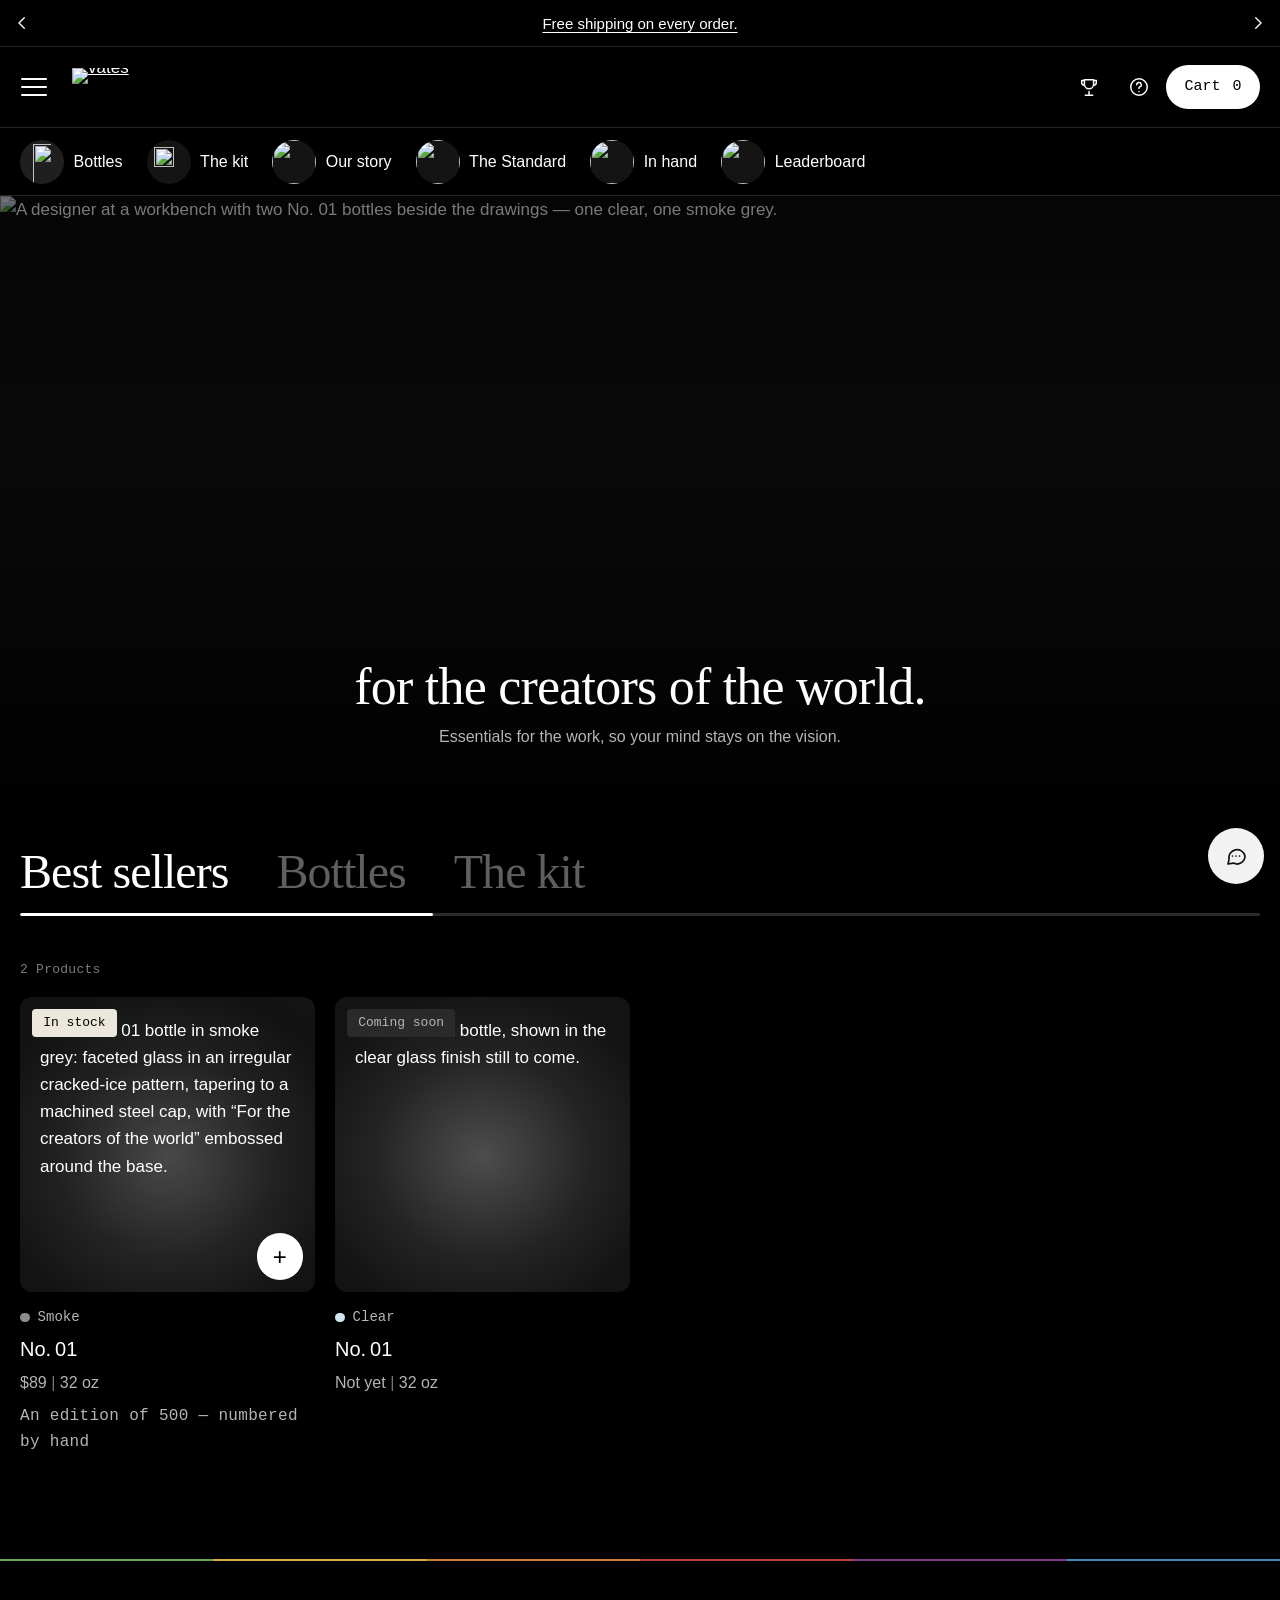
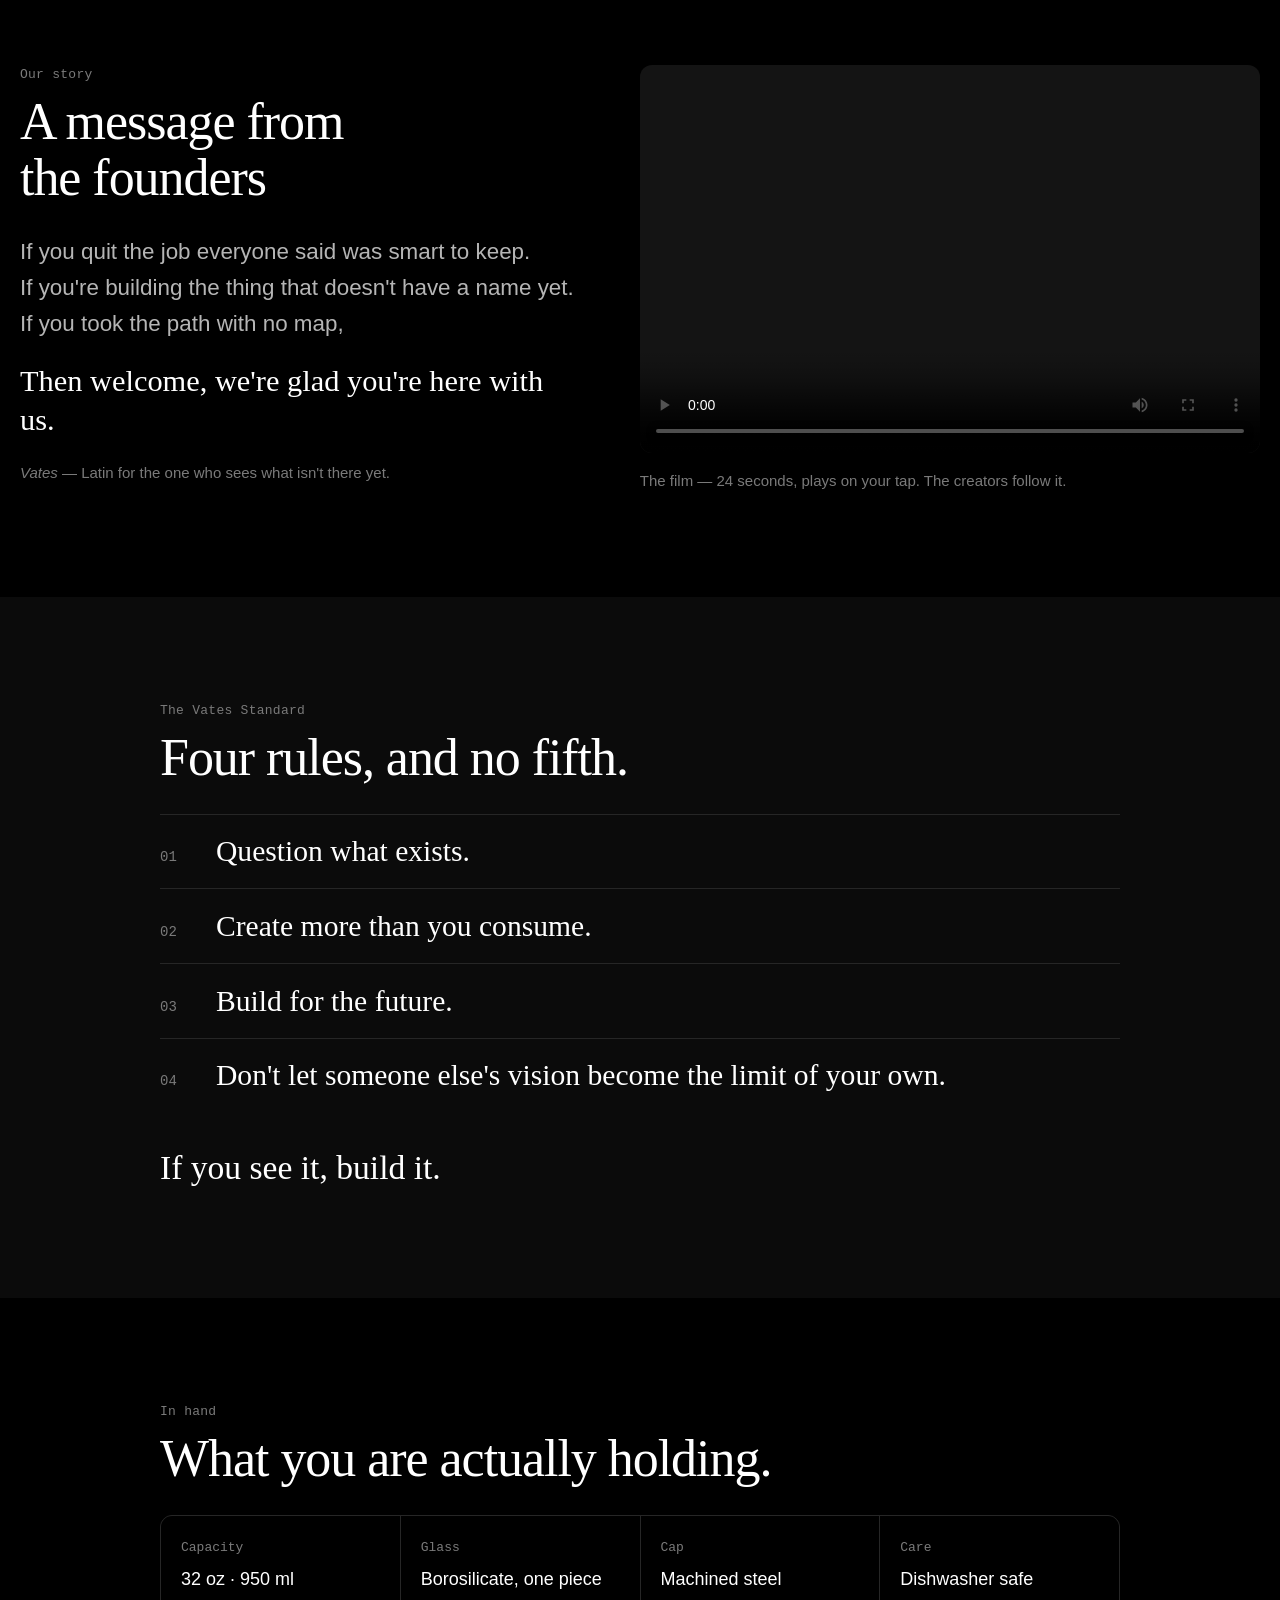
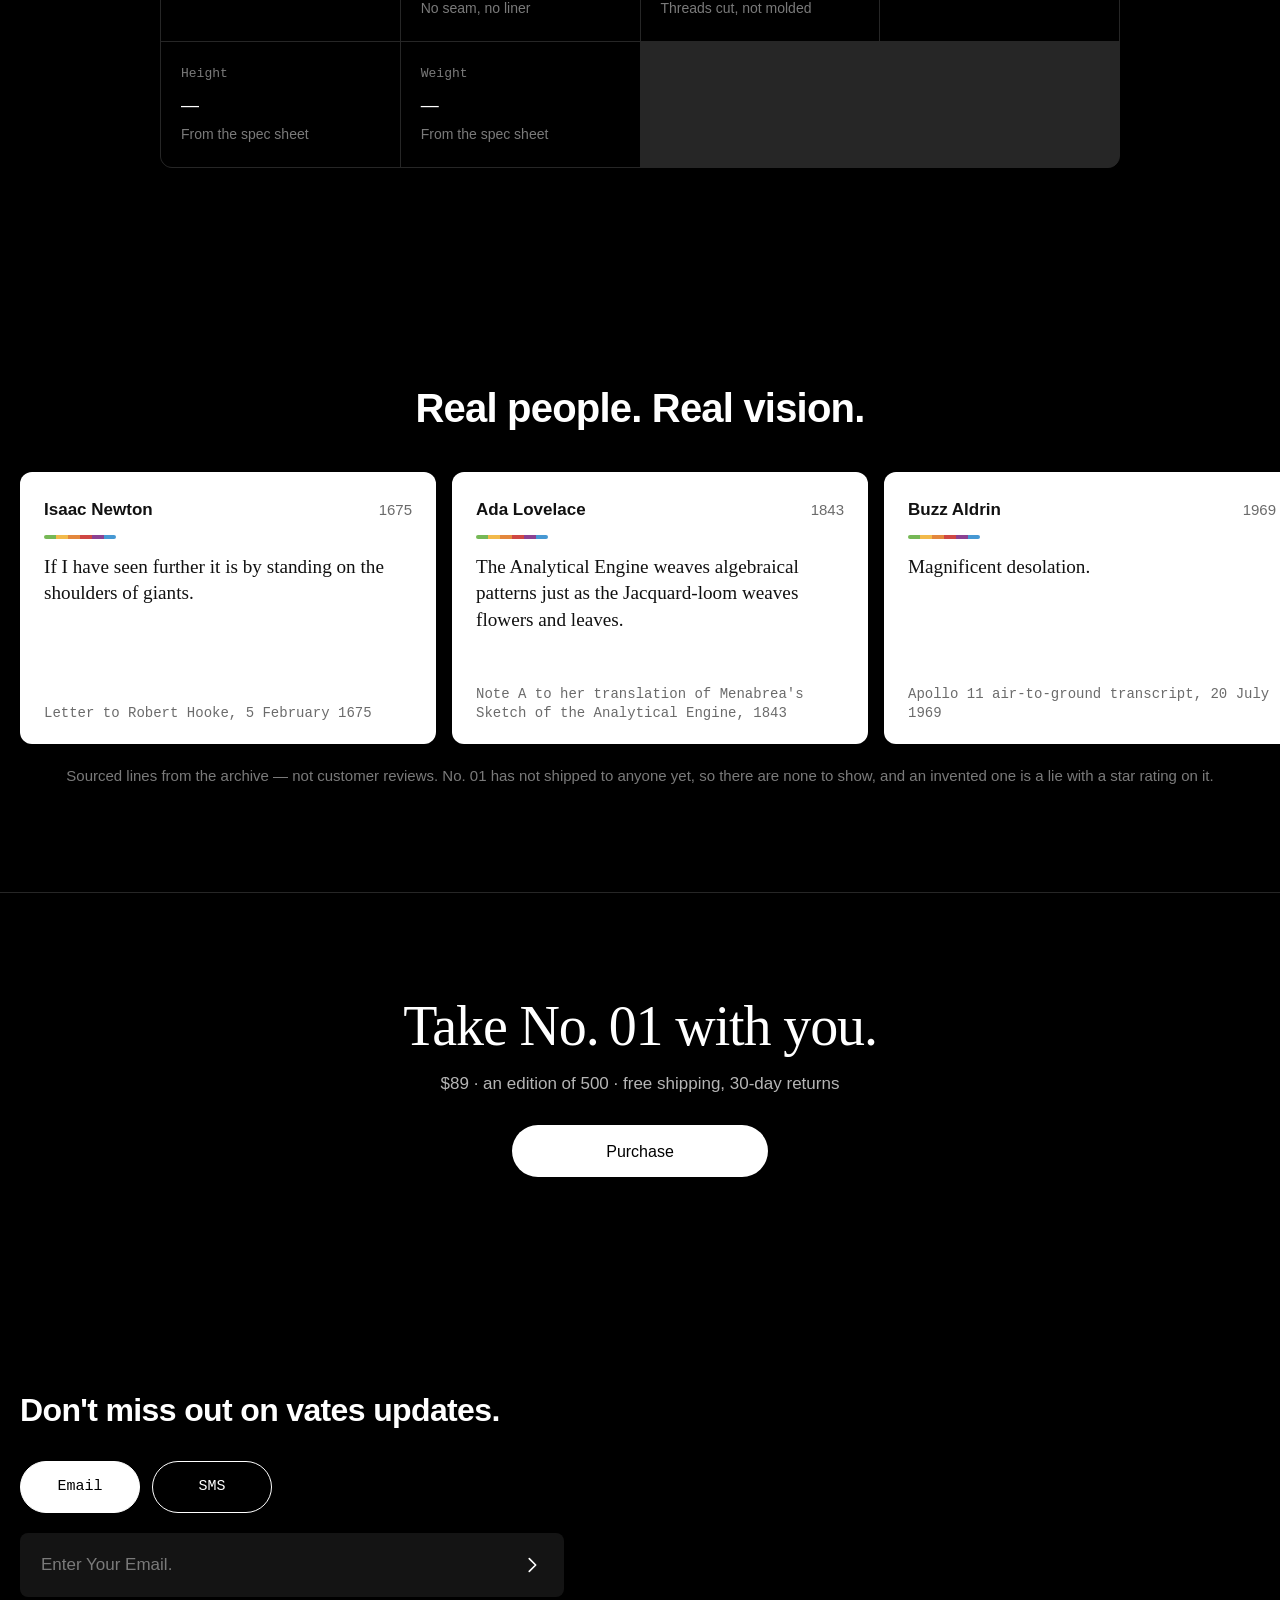
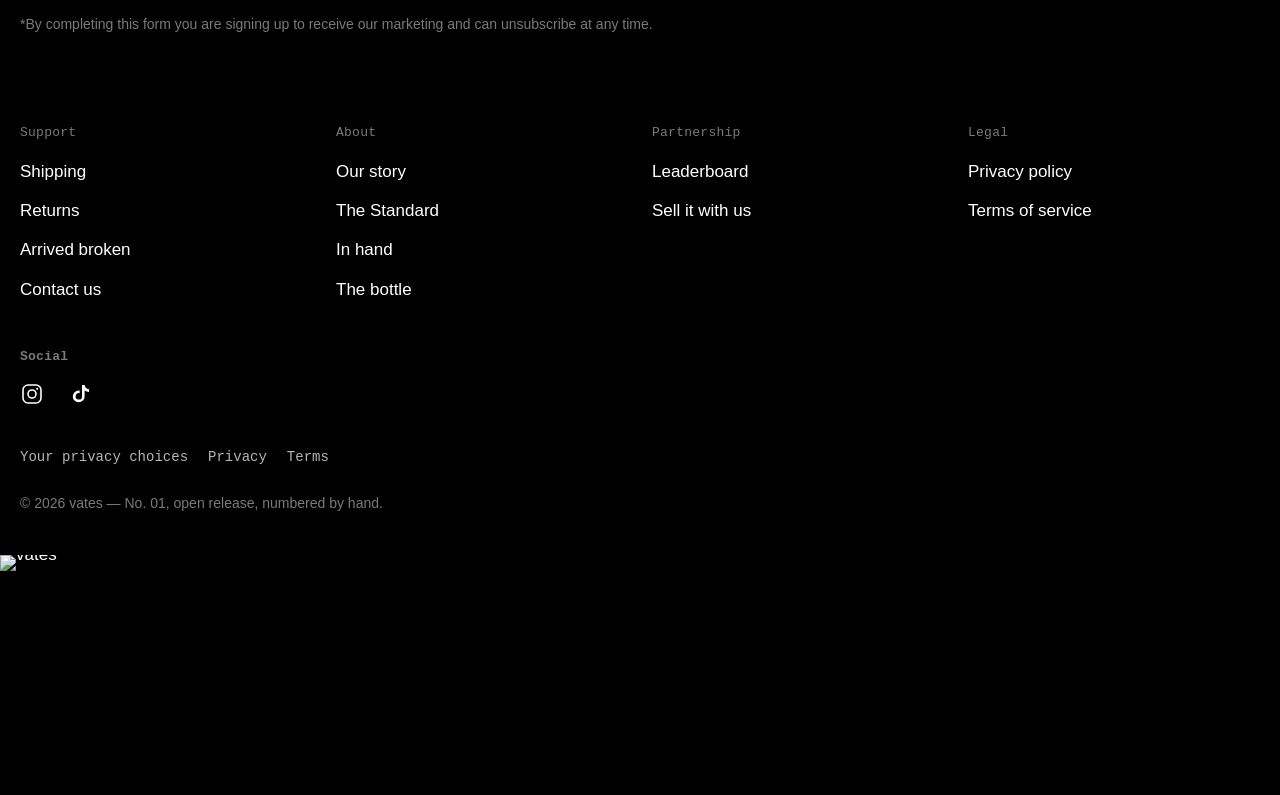
==== index.html @ c1410b74 "Rebuild the site as a black storefront in the modern DTC idiom The whole site is redrawn to the shap" ====
<!doctype html>
<html lang="en" data-theme="dark">
<head>
<meta charset="utf-8">
<meta name="viewport" content="width=device-width, initial-scale=1">

<title>No. 01 — a one-piece glass water bottle | vates</title>
<meta name="description" content="No. 01 by vates. One piece of borosilicate glass, a machined steel cap, 32 ounces. $89, free shipping, 30-day returns. For the creators of the world.">
<meta name="color-scheme" content="dark">
<meta name="theme-color" content="#000000">

<!-- The origin these absolute URLs are built on. It has to match
     VATES.siteUrl in assets/js/config.js, and it cannot be filled in
     from JavaScript: the crawlers that read these tags do not run any.
     Changing domain means changing it here, in config.js, and in
     sitemap.xml. -->
<link rel="canonical" href="https://loom-one-lime.vercel.app/">

<meta property="og:type" content="website">
<meta property="og:site_name" content="vates">
<meta property="og:url" content="https://loom-one-lime.vercel.app/">
<meta property="og:title" content="No. 01 — a one-piece glass water bottle">
<meta property="og:description" content="One piece of borosilicate glass, a machined steel cap, 32 ounces. $89, free shipping, 30-day returns.">
<meta property="og:image" content="https://loom-one-lime.vercel.app/assets/img/og.jpg">
<meta property="og:image:width" content="1200">
<meta property="og:image:height" content="630">
<meta property="og:image:alt" content="Two No. 01 bottles, one clear and one smoke grey, on a workbench.">
<meta name="twitter:card" content="summary_large_image">
<meta name="twitter:title" content="No. 01 — a one-piece glass water bottle">
<meta name="twitter:description" content="One piece of borosilicate glass, a machined steel cap, 32 ounces. $89, free shipping, 30-day returns.">
<meta name="twitter:image" content="https://loom-one-lime.vercel.app/assets/img/og.jpg">

<link rel="icon" href="assets/brand/vates-mark.svg" type="image/svg+xml">
<link rel="icon" href="favicon.ico" sizes="32x32">
<link rel="apple-touch-icon" href="assets/img/apple-touch-icon.png">
<link rel="manifest" href="site.webmanifest">

<link rel="stylesheet" href="assets/brand/loom-colors.css">
<link rel="stylesheet" href="assets/css/styles.css">

<!-- The masthead and the hero are the first paint: the wordmark, the
     two faces, and the photograph. -->
<link rel="preload" href="assets/fonts/inter-400-latin.woff2" as="font" type="font/woff2" crossorigin>
<link rel="preload" href="assets/fonts/fraunces-latin-var.woff2" as="font" type="font/woff2" crossorigin>
<link rel="preload" href="assets/brand/vates-wordmark.svg" as="image" type="image/svg+xml">

<!-- Configuration first, then tracking: track.js reads VATES on load.
     Both are deferred, so neither delays the first paint, and both run
     before app.js wires the Purchase button. -->
<script src="assets/js/config.js" defer></script>
<script src="assets/js/track.js" defer></script>

<script type="application/ld+json">
{
  "@context": "https://schema.org",
  "@type": "Product",
  "name": "No. 01",
  "sku": "VATES-NO01",
  "description": "A one-piece borosilicate glass water bottle with a machined steel cap. 32 ounces.",
  "image": "https://loom-one-lime.vercel.app/assets/img/no-01.jpg",
  "brand": { "@type": "Brand", "name": "vates" },
  "material": "Borosilicate glass",
  "offers": {
    "@type": "Offer",
    "url": "https://loom-one-lime.vercel.app/",
    "price": "89.00",
    "priceCurrency": "USD",
    "availability": "https://schema.org/InStock",
    "itemCondition": "https://schema.org/NewCondition",
    "shippingDetails": {
      "@type": "OfferShippingDetails",
      "shippingRate": { "@type": "MonetaryAmount", "value": "0", "currency": "USD" },
      "shippingDestination": { "@type": "DefinedRegion", "addressCountry": "US" }
    },
    "hasMerchantReturnPolicy": {
      "@type": "MerchantReturnPolicy",
      "applicableCountry": "US",
      "returnPolicyCategory": "https://schema.org/MerchantReturnFiniteReturnWindow",
      "merchantReturnDays": 30,
      "returnMethod": "https://schema.org/ReturnByMail",
      "returnFees": "https://schema.org/FreeReturn"
    }
  }
}
</script>
</head>
<body>

<a class="skip-link" href="#main">Skip to content</a>

<!-- ── The announcement bar ──────────────────────────────────
     Three standing facts, one at a time. Every line here is a
     promise the shipping page also makes; nothing rotates through
     that isn't true on every order. -->
<div class="announce">
  <button type="button" class="announce__nav announce__nav--prev" id="announce-prev" aria-label="Previous announcement">
    <svg viewBox="0 0 24 24" width="18" height="18" fill="none" stroke="currentColor" stroke-width="1.8" stroke-linecap="round" stroke-linejoin="round" aria-hidden="true"><path d="M15 5l-7 7 7 7"/></svg>
  </button>

  <div class="announce__viewport" id="announce" aria-live="off">
    <p class="announce__item is-current"><a href="shipping.html">Free shipping on every order.</a></p>
    <p class="announce__item"><a href="shipping.html#returns">30-day returns, for any reason or none.</a></p>
    <p class="announce__item"><a href="#product-no-01">An edition of 500 — numbered by hand.</a></p>
  </div>

  <button type="button" class="announce__nav announce__nav--next" id="announce-next" aria-label="Next announcement">
    <svg viewBox="0 0 24 24" width="18" height="18" fill="none" stroke="currentColor" stroke-width="1.8" stroke-linecap="round" stroke-linejoin="round" aria-hidden="true"><path d="M9 5l7 7-7 7"/></svg>
  </button>
</div>

<!-- ── The masthead ─────────────────────────────────────────── -->
<header class="masthead">
  <div class="container masthead__inner">
    <button type="button" class="masthead__menu" id="menu-open" aria-label="Open menu"
            aria-expanded="false" aria-controls="menu">
      <span></span><span></span><span></span>
    </button>

    <p class="masthead__mark">
      <a href="./" aria-label="vates — home">
        <img src="assets/brand/vates-wordmark.svg" alt="vates" width="893" height="184">
      </a>
    </p>

    <div class="masthead__tools">
      <!-- Both icons go somewhere real: the shop is one product, so
           there is nothing to search and no account to sign in to. -->
      <a class="icon-btn" href="leaderboard.html" aria-label="Creator leaderboard">
        <svg viewBox="0 0 24 24" width="22" height="22" fill="none" stroke="currentColor" stroke-width="1.6" stroke-linecap="round" stroke-linejoin="round" aria-hidden="true">
          <path d="M8 21h8M12 17v4M7 4h10v5a5 5 0 0 1-10 0z"/><path d="M17 5h3v2a3 3 0 0 1-3 3M7 5H4v2a3 3 0 0 0 3 3"/>
        </svg>
      </a>
      <a class="icon-btn" href="shipping.html#reaching" aria-label="Help and shipping">
        <svg viewBox="0 0 24 24" width="22" height="22" fill="none" stroke="currentColor" stroke-width="1.6" stroke-linecap="round" stroke-linejoin="round" aria-hidden="true">
          <circle cx="12" cy="12" r="9"/><path d="M9.5 9.5a2.5 2.5 0 1 1 3.2 2.4c-.5.2-.7.6-.7 1.1v.5"/><path d="M12 17h.01"/>
        </svg>
      </a>
      <button type="button" class="cart-pill" id="cart-open">
        Cart <span class="cart-pill__count" id="cart-count">0</span>
      </button>
    </div>
  </div>
</header>

<!-- ── The category rail ────────────────────────────────────── -->
<nav class="rail" aria-label="Shop sections">
  <div class="container">
    <div class="rail__track">
      <a class="rail__item" href="#shop" data-tab="bottles">
        <span class="rail__thumb rail__thumb--tall"><img src="assets/img/no-01-thumb.webp" alt="" width="345" height="1222"></span>
        Bottles
      </a>
      <a class="rail__item" href="#shop" data-tab="kit">
        <span class="rail__thumb rail__thumb--mark"><img src="assets/brand/vates-mark.svg" alt="" width="184" height="184"></span>
        The kit
      </a>
      <a class="rail__item" href="#story">
        <span class="rail__thumb"><img src="assets/img/reel/09.webp" alt="" loading="lazy"></span>
        Our story
      </a>
      <a class="rail__item" href="#standard">
        <span class="rail__thumb"><img src="assets/img/reel/31.webp" alt="" loading="lazy"></span>
        The Standard
      </a>
      <a class="rail__item" href="#specs">
        <span class="rail__thumb"><img src="assets/img/no-01.webp" alt="" loading="lazy"></span>
        In hand
      </a>
      <a class="rail__item" href="leaderboard.html">
        <span class="rail__thumb"><img src="assets/img/reel/30.webp" alt="" loading="lazy"></span>
        Leaderboard
      </a>
    </div>
  </div>
</nav>

<main id="main">

  <!-- ── The hero ───────────────────────────────────────────── -->
  <section class="hero" id="top">
    <div class="hero__media">
      <img src="assets/img/no-01.webp" width="1179" height="1104" fetchpriority="high"
           alt="A designer at a workbench with two No. 01 bottles beside the drawings — one clear, one smoke grey.">
    </div>
    <div class="hero__copy container">
      <h1 class="hero__tag">for the creators of&nbsp;the&nbsp;world.</h1>
      <p class="hero__sub">Essentials for the work, so your mind stays on the vision.</p>
    </div>
  </section>

  <!-- ── The shop ───────────────────────────────────────────
       Three collections over one grid: app.js filters the tiles by
       their data-collection list and counts what is left. Only the
       tiles that can actually be bought carry an add button. -->
  <section class="shop" id="shop">
    <div class="container">

      <h2 class="vh">Shop</h2>

      <div class="tabs" role="tablist" aria-label="Collections">
        <button type="button" class="tabs__btn" role="tab" id="tab-best"
                aria-controls="grid" aria-selected="true" data-collection="best">Best sellers</button>
        <button type="button" class="tabs__btn" role="tab" id="tab-bottles"
                aria-controls="grid" aria-selected="false" data-collection="bottles">Bottles</button>
        <button type="button" class="tabs__btn" role="tab" id="tab-kit"
                aria-controls="grid" aria-selected="false" data-collection="kit">The kit</button>
      </div>
      <div class="tabs__track" aria-hidden="true"><span class="tabs__thumb" id="tabs-thumb"></span></div>

      <p class="label shop__count" id="shop-count" role="status">2 Products</p>

      <ul class="cards" id="grid" role="tabpanel" aria-labelledby="tab-best">

        <li class="card" id="product-no-01" data-collection="best bottles">
          <div class="card__tile card__tile--stage">
            <p class="card__badge">In stock</p>
            <img class="card__img" src="assets/img/no-01-thumb.webp" width="345" height="1222"
                 alt="The No. 01 bottle in smoke grey: faceted glass in an irregular
                      cracked-ice pattern, tapering to a machined steel cap, with
                      “For the creators of the world” embossed around the base.">
            <button type="button" class="card__add" data-purchase aria-label="Add No. 01 in smoke to your cart">+</button>
          </div>
          <p class="card__tier"><span class="card__dot card__dot--smoke" aria-hidden="true"></span> Smoke</p>
          <h3 class="card__name">No.&thinsp;01</h3>
          <p class="card__price">$89 <span>|</span> 32 oz</p>
          <!-- Reads window.VATES.product.edition in config.js. With no number
               set, this line stands as written — true as long as the run is
               actually capped at editionTotal. Set edition.number once real
               inventory exists and app.js upgrades it to "No. 041 of 500" on
               its own. Never fed by anything that counts on its own: a figure
               that ticks up, or a number nobody can verify, is fabricated
               scarcity — a trust problem first and a regulatory one (FTC,
               CMA) second. -->
          <p class="card__price label" id="product-edition">An edition of 500 — numbered by hand</p>
        </li>

        <li class="card" data-collection="best bottles">
          <div class="card__tile card__tile--stage">
            <p class="card__badge card__badge--soon">Coming soon</p>
            <img class="card__img" src="assets/img/no-01-thumb.webp" width="345" height="1222"
                 style="filter: brightness(1.35) saturate(0.7)"
                 alt="The No. 01 bottle, shown in the clear glass finish still to come.">
          </div>
          <p class="card__tier"><span class="card__dot card__dot--clear" aria-hidden="true"></span> Clear</p>
          <h3 class="card__name">No.&thinsp;01</h3>
          <p class="card__price">Not yet <span>|</span> 32 oz</p>
        </li>

        <!-- The kit: what is in every box. No photographs of these exist
             yet, so the tiles carry the wordmark on a band-tinted ground
             rather than a borrowed picture. None of them is sold on its
             own, so none of them has an add button or a price. -->
        <li class="card" data-collection="kit">
          <div class="card__tile">
            <p class="card__badge">In the box</p>
            <span class="card__ph card__ph--1"><img src="assets/brand/vates-wordmark.svg" alt="" width="893" height="184"></span>
          </div>
          <p class="card__tier"><span class="card__dot card__dot--band-1" aria-hidden="true"></span> Paper</p>
          <h3 class="card__name">The notepad</h3>
          <p class="card__price">Included <span>|</span> 60 pages, unruled</p>
        </li>

        <li class="card" data-collection="kit">
          <div class="card__tile">
            <p class="card__badge">In the box</p>
            <span class="card__ph card__ph--2"><img src="assets/brand/vates-wordmark.svg" alt="" width="893" height="184"></span>
          </div>
          <p class="card__tier"><span class="card__dot card__dot--band-2" aria-hidden="true"></span> Steel</p>
          <h3 class="card__name">The pen</h3>
          <p class="card__price">Included <span>|</span> one per box</p>
        </li>

        <li class="card" data-collection="kit">
          <div class="card__tile">
            <p class="card__badge">In the box</p>
            <span class="card__ph card__ph--3"><img src="assets/brand/vates-wordmark.svg" alt="" width="893" height="184"></span>
          </div>
          <p class="card__tier"><span class="card__dot card__dot--band-4" aria-hidden="true"></span> Print</p>
          <h3 class="card__name">The Page of Inspiration</h3>
          <p class="card__price">Included <span>|</span> one sheet</p>
        </li>

        <li class="card" data-collection="kit">
          <div class="card__tile">
            <p class="card__badge">In the box</p>
            <span class="card__ph card__ph--4"><img src="assets/brand/vates-wordmark.svg" alt="" width="893" height="184"></span>
          </div>
          <p class="card__tier"><span class="card__dot card__dot--band-6" aria-hidden="true"></span> Hand</p>
          <h3 class="card__name">The welcome letter</h3>
          <p class="card__price">Included <span>|</span> numbered by hand</p>
        </li>

      </ul>
    </div>
  </section>

  <hr class="filament" aria-hidden="true">

  <!-- ── What each picture is quoted as saying ────────────────
       Only lines that can be traced to a letter, transcript, or dated
       address; each carries its src. Nothing reads that field — it is
       there so adding a quote means finding its source first. Frames
       with no entry run without a quote. -->
  <script type="application/json" id="reel-captions">
{
  "08": [
    { "q": "I like the dreams of the future better than the history of the past.",
      "who": "Thomas Jefferson",
      "src": "Letter to John Adams, 1 August 1816" }
  ],
  "09": [
    { "q": "Life can only be understood backwards; but it must be lived forwards.",
      "who": "Søren Kierkegaard",
      "src": "Journals IV A 164, 1843" }
  ],
  "10": [
    { "q": "A journey of a thousand miles begins with a single step.",
      "who": "Laozi",
      "src": "Tao Te Ching, ch. 64" }
  ],
  "12": [
    { "q": "Old soldiers never die; they just fade away.",
      "who": "Douglas MacArthur",
      "src": "Address to Congress, 19 April 1951, quoting the barracks ballad" }
  ],
  "13": [
    { "q": "Music is the pleasure the human mind experiences from counting without being aware that it is counting.",
      "who": "Gottfried Wilhelm Leibniz",
      "src": "Letter to Christian Goldbach, 17 April 1712" }
  ],
  "15": [
    { "q": "Veni, vidi, vici.",
      "who": "Julius Caesar",
      "src": "Reported by Plutarch and Suetonius, after Zela, 47 BC" }
  ],
  "20": [
    { "q": "He who has a why to live for can bear almost any how.",
      "who": "Friedrich Nietzsche",
      "src": "Twilight of the Idols, Maxims and Arrows 12, 1888" }
  ],
  "22": [
    { "q": "Magnificent desolation.",
      "who": "Buzz Aldrin",
      "src": "Apollo 11 air-to-ground transcript, 20 July 1969" }
  ],
  "23": [
    { "q": "If I win, I am an American, not a black American. But if I did something bad, they would call me a negro.",
      "who": "Tommie Smith",
      "src": "Press conference, Mexico City, 17 October 1968" }
  ],
  "27": [
    { "q": "Associate with men of good quality if you esteem your own reputation; for it is better to be alone than in bad company.",
      "who": "George Washington",
      "src": "Rules of Civility & Decent Behaviour, no. 56, copied in his own hand" }
  ],
  "30": [
    { "q": "Stay hungry. Stay foolish.",
      "who": "Steve Jobs",
      "src": "Stanford commencement address, 12 June 2005, quoting the Whole Earth Catalog" }
  ],
  "31": [
    { "q": "If I have seen further it is by standing on the shoulders of giants.",
      "who": "Isaac Newton",
      "src": "Letter to Robert Hooke, 5 February 1675" }
  ],
  "32": [
    { "q": "Imagination is more important than knowledge. For knowledge is limited, whereas imagination embraces the entire world.",
      "who": "Albert Einstein",
      "src": "Interview with George Sylvester Viereck, Saturday Evening Post, 26 October 1929" }
  ]
}
</script>

  <!-- ── Our story: the letter, then the film ────────────────
       The film plays on a tap. When it ends, app.js hands the same
       frame to the archive reel — data-frame-src is the path with
       {n} standing in for a two-digit number, counted from 01 up
       to data-frame-count. Replaying the film puts it back on top. -->
  <section class="band story" id="story">
    <div class="container story__inner">
      <div>
        <div class="band__head">
          <p class="label">Our story</p>
          <h2 class="band__title">A message from the founders</h2>
        </div>
        <p class="story__creed">If you quit the job everyone said was smart to keep.<br>
          If you're building the thing that doesn't have a name yet.<br>
          If you took the path with no map,</p>
        <p class="story__close">Then welcome, we're glad you're here with us.</p>
        <p class="story__signature"><i>Vates</i> — Latin for the one who sees
          what isn't there yet.</p>
      </div>

      <div class="story__media">
        <div class="story__frame">
          <video id="about-film" controls playsinline preload="metadata"
                 poster="assets/img/hero-poster.jpg">
            <source src="assets/video/intro.mp4"  type="video/mp4">
            <source src="assets/video/intro.webm" type="video/webm">
          </video>
          <div class="story__reel" id="about-reel" aria-hidden="true"
               data-frame-src="assets/img/reel/{n}.webp"
               data-frame-count="32">
            <img alt="" decoding="async">
            <img alt="" decoding="async">
          </div>
        </div>
        <figure class="story__quotebox" id="about-quote" aria-hidden="true" hidden>
          <blockquote class="story__quote"></blockquote>
          <figcaption class="story__quote-by"></figcaption>
        </figure>
        <p class="story__caption">The film — 24 seconds, plays on your tap.
          The creators follow it.</p>
      </div>
    </div>
  </section>

  <!-- ── The Vates Standard ─────────────────────────────────── -->
  <section class="band band--tint" id="standard">
    <div class="container standard__inner">
      <div class="band__head">
        <p class="label">The Vates Standard</p>
        <h2 class="band__title">Four rules, and no fifth.</h2>
      </div>
      <ol class="standard__list">
        <li>Question what exists.</li>
        <li>Create more than you consume.</li>
        <li>Build for the future.</li>
        <li>Don't let someone else's vision become the limit of your own.</li>
      </ol>
      <p class="standard__close">If you see it, build it.</p>
    </div>
  </section>

  <!-- ── In hand ────────────────────────────────────────────── -->
  <section class="band" id="specs">
    <div class="container specs__inner">
      <div class="band__head">
        <p class="label">In hand</p>
        <h2 class="band__title">What you are actually holding.</h2>
      </div>
      <dl class="specs__grid">
        <div class="specs__cell"><dt>Capacity</dt><dd>32 oz · 950 ml</dd></div>
        <div class="specs__cell"><dt>Glass</dt><dd>Borosilicate, one piece<small>No seam, no liner</small></dd></div>
        <div class="specs__cell"><dt>Cap</dt><dd>Machined steel<small>Threads cut, not molded</small></dd></div>
        <div class="specs__cell"><dt>Care</dt><dd>Dishwasher safe</dd></div>
        <div class="specs__cell"><dt>Height</dt><dd>—<small>From the spec sheet</small></dd></div>
        <div class="specs__cell"><dt>Weight</dt><dd>—<small>From the spec sheet</small></dd></div>
      </dl>
    </div>
  </section>

  <!-- ── The carousel ───────────────────────────────────────
       Where a shop this shape puts customer reviews. There are no
       customers yet, and an invented review is a lie with a star
       rating on it — so the cards carry the sourced lines from the
       archive reel instead, and say so underneath. Swap them for
       real, verified reviews the day there are some. -->
  <section class="voices" id="voices">
    <div class="container">
      <h2 class="voices__title">Real people. Real vision.</h2>
    </div>

    <div class="voices__track">
      <figure class="voice">
        <div class="voice__head"><span class="voice__who">Isaac Newton</span><span class="voice__when">1675</span></div>
        <div class="voice__bands" aria-hidden="true"></div>
        <blockquote class="voice__quote">If I have seen further it is by standing on the shoulders of giants.</blockquote>
        <figcaption class="voice__src">Letter to Robert Hooke, 5 February 1675</figcaption>
      </figure>

      <figure class="voice">
        <div class="voice__head"><span class="voice__who">Ada Lovelace</span><span class="voice__when">1843</span></div>
        <div class="voice__bands" aria-hidden="true"></div>
        <blockquote class="voice__quote">The Analytical Engine weaves algebraical patterns just as the Jacquard-loom weaves flowers and leaves.</blockquote>
        <figcaption class="voice__src">Note A to her translation of Menabrea's Sketch of the Analytical Engine, 1843</figcaption>
      </figure>

      <figure class="voice">
        <div class="voice__head"><span class="voice__who">Buzz Aldrin</span><span class="voice__when">1969</span></div>
        <div class="voice__bands" aria-hidden="true"></div>
        <blockquote class="voice__quote">Magnificent desolation.</blockquote>
        <figcaption class="voice__src">Apollo 11 air-to-ground transcript, 20 July 1969</figcaption>
      </figure>

      <figure class="voice">
        <div class="voice__head"><span class="voice__who">Steve Jobs</span><span class="voice__when">2005</span></div>
        <div class="voice__bands" aria-hidden="true"></div>
        <blockquote class="voice__quote">Stay hungry. Stay foolish.</blockquote>
        <figcaption class="voice__src">Stanford commencement address, 12 June 2005, quoting the Whole Earth Catalog</figcaption>
      </figure>

      <figure class="voice">
        <div class="voice__head"><span class="voice__who">Albert Einstein</span><span class="voice__when">1929</span></div>
        <div class="voice__bands" aria-hidden="true"></div>
        <blockquote class="voice__quote">Imagination is more important than knowledge. For knowledge is limited, whereas imagination embraces the entire world.</blockquote>
        <figcaption class="voice__src">Interview with George Sylvester Viereck, Saturday Evening Post, 26 October 1929</figcaption>
      </figure>
    </div>

    <div class="container">
      <p class="voices__note">Sourced lines from the archive — not customer
        reviews. No. 01 has not shipped to anyone yet, so there are none to
        show, and an invented one is a lie with a star rating on it.</p>
    </div>
  </section>

</main>

<!-- ── The closing ask ───────────────────────────────────────── -->
<section class="cta" id="cta">
  <div class="container">
    <h2 class="cta__tag">Take No.&thinsp;01 with you.</h2>
    <p class="cta__sub">$89 · an edition of 500 · free shipping, 30-day returns</p>
    <p class="cta__row">
      <button type="button" class="btn btn--primary" data-purchase>Purchase</button>
    </p>
  </div>
</section>

<!-- ── The signup band ──────────────────────────────────────── -->
<section class="signup" id="signup">
  <div class="container">
    <h2 class="signup__title">Don't miss out on vates updates.</h2>

    <form id="waitlist" novalidate>
      <div class="signup__modes" role="group" aria-label="How to hear from us">
        <button type="button" class="signup__mode" id="mode-email" aria-pressed="true">Email</button>
        <button type="button" class="signup__mode" id="mode-sms" aria-pressed="false">SMS</button>
      </div>

      <div class="signup__row">
        <label class="vh" for="waitlist-email" id="waitlist-label">Your email address</label>
        <input class="signup__input" id="waitlist-email" type="email" required
               placeholder="Enter Your Email." autocomplete="email">
        <button type="submit" class="signup__go" aria-label="Join the list">
          <svg viewBox="0 0 24 24" width="22" height="22" fill="none" stroke="currentColor" stroke-width="1.8" stroke-linecap="round" stroke-linejoin="round" aria-hidden="true"><path d="M9 5l7 7-7 7"/></svg>
        </button>
      </div>

      <p class="signup__fine">*By completing this form you are signing up to
        receive our marketing and can unsubscribe at any time.</p>
      <p class="signup__note" id="waitlist-note" role="status" hidden></p>
    </form>
  </div>
</section>

<!-- ── The footer ───────────────────────────────────────────── -->
<footer class="site-footer">
  <div class="container">
    <div class="site-footer__cols">
      <section class="site-footer__col">
        <h2 class="label">Support</h2>
        <ul>
          <li><a href="shipping.html">Shipping</a></li>
          <li><a href="shipping.html#returns">Returns</a></li>
          <li><a href="shipping.html#broken">Arrived broken</a></li>
          <li><a href="shipping.html#reaching">Contact us</a></li>
        </ul>
      </section>

      <section class="site-footer__col">
        <h2 class="label">About</h2>
        <ul>
          <li><a href="#story">Our story</a></li>
          <li><a href="#standard">The Standard</a></li>
          <li><a href="#specs">In hand</a></li>
          <li><a href="#shop">The bottle</a></li>
        </ul>
      </section>

      <section class="site-footer__col">
        <h2 class="label">Partnership</h2>
        <ul>
          <li><a href="leaderboard.html">Leaderboard</a></li>
          <li><a href="https://instagram.com/vates" rel="noopener">Sell it with us</a></li>
        </ul>
      </section>

      <section class="site-footer__col">
        <h2 class="label">Legal</h2>
        <ul>
          <li><a href="privacy.html">Privacy policy</a></li>
          <li><a href="terms.html">Terms of service</a></li>
        </ul>
      </section>
    </div>

    <section class="site-footer__social">
      <h2 class="label">Social</h2>
      <ul>
        <li>
          <a href="https://instagram.com/vates" rel="noopener" aria-label="vates on Instagram">
            <svg viewBox="0 0 24 24" width="24" height="24" fill="none" stroke="currentColor" stroke-width="1.6" aria-hidden="true">
              <rect x="3" y="3" width="18" height="18" rx="5"/><circle cx="12" cy="12" r="4"/><circle cx="17.2" cy="6.8" r="1.1" fill="currentColor" stroke="none"/>
            </svg>
          </a>
        </li>
        <li>
          <a href="https://tiktok.com/@.vates" rel="noopener" aria-label="vates on TikTok">
            <svg viewBox="0 0 24 24" width="24" height="24" fill="currentColor" aria-hidden="true">
              <path d="M14 3h2.6a5.4 5.4 0 0 0 4.4 4.3v2.6a8 8 0 0 1-4.4-1.4v5.9a5.9 5.9 0 1 1-5.9-5.9c.3 0 .6 0 .9.1v2.7a3.2 3.2 0 1 0 2.4 3.1z"/>
            </svg>
          </a>
        </li>
      </ul>
    </section>

    <p class="site-footer__legal">
      <a href="privacy.html#advertising">Your privacy choices</a>
      <a href="privacy.html">Privacy</a>
      <a href="terms.html">Terms</a>
    </p>

    <p class="site-footer__meta">© <span id="year">2026</span> vates — No. 01, open release, numbered by hand.</p>
  </div>

  <p class="site-footer__mark">
    <img src="assets/brand/vates-wordmark.svg" alt="vates" width="893" height="184">
  </p>
</footer>

<!-- Where a shop this shape parks a live-chat widget. There is no chat
     here, so it goes to the page that says how to reach us. -->
<a class="bubble" href="shipping.html#reaching" aria-label="How to reach us">
  <svg viewBox="0 0 24 24" width="24" height="24" fill="none" stroke="currentColor" stroke-width="1.7" stroke-linecap="round" stroke-linejoin="round" aria-hidden="true">
    <path d="M21 12a8 8 0 0 1-11.6 7.1L4 20l1-4.4A8 8 0 1 1 21 12z"/><path d="M8.5 12h.01M12 12h.01M15.5 12h.01"/>
  </svg>
</a>

<!-- ── The menu panel and the cart drawer ────────────────────
     They share one backdrop; app.js only ever has one of them open. -->
<div class="drawer-backdrop" id="drawer-backdrop" hidden></div>

<aside class="menu" id="menu" role="dialog" aria-modal="true" aria-label="Menu" hidden>
  <div class="menu__head">
    <img src="assets/brand/vates-wordmark.svg" alt="vates" width="893" height="184">
    <button type="button" class="icon-btn" id="menu-close" aria-label="Close menu">
      <svg viewBox="0 0 24 24" width="20" height="20" aria-hidden="true" fill="none"
           stroke="currentColor" stroke-width="1.6" stroke-linecap="round">
        <path d="M6 6l12 12M18 6L6 18"/>
      </svg>
    </button>
  </div>
  <div class="menu__body">
    <ul class="menu__list">
      <li><a href="#shop">Bottles</a></li>
      <li><a href="#shop" data-tab="kit">The kit</a></li>
      <li><a href="#story">Our story</a></li>
      <li><a href="#standard">The Standard</a></li>
      <li><a href="#specs">In hand</a></li>
      <li><a href="leaderboard.html">Leaderboard</a></li>
    </ul>

    <p class="label menu__label">Support</p>
    <ul class="menu__list menu__list--plain">
      <li><a href="shipping.html">Shipping &amp; returns</a></li>
      <li><a href="shipping.html#reaching">Contact us</a></li>
      <li><a href="privacy.html">Privacy</a></li>
      <li><a href="terms.html">Terms</a></li>
    </ul>
  </div>
</aside>

<aside class="drawer" id="order-drawer" role="dialog" aria-modal="true"
       aria-labelledby="drawer-title" hidden>
  <div class="drawer__head">
    <h2 class="drawer__title" id="drawer-title">Your order</h2>
    <button type="button" class="drawer__close" id="drawer-close" aria-label="Close order drawer">
      <svg viewBox="0 0 24 24" width="20" height="20" aria-hidden="true" fill="none"
           stroke="currentColor" stroke-width="1.6" stroke-linecap="round">
        <path d="M6 6l12 12M18 6L6 18"/>
      </svg>
    </button>
  </div>

  <div class="drawer__body" id="drawer-body">
    <p class="drawer__empty" id="drawer-empty">Nothing here yet.</p>
    <ul class="line-items" id="line-items"></ul>

    <!-- Fills the space the cart leaves and does the last bit of
         selling, at the one moment someone is deciding whether to go
         through with it. Hidden while the cart is empty, since there is
         no box to describe yet — app.js toggles it with the summary. -->
    <section class="box" id="box-contents" hidden>
      <h3 class="box__title label">What's in the box</h3>
      <ul class="box__list">
        <li>No. 01, one-piece borosilicate glass</li>
        <!-- The wordmark itself, not the word set in type — it is artwork,
             and the brand rule is that it is never re-set. -->
        <li>A <img class="box__mark" src="assets/brand/vates-wordmark.svg" alt="vates" width="893" height="184"> notepad — unruled, 60 pages</li>
        <li>A <img class="box__mark" src="assets/brand/vates-wordmark.svg" alt="vates" width="893" height="184"> pen</li>
        <li>The &ldquo;Page of Inspiration&rdquo;</li>
        <li>A welcome letter, numbered by hand</li>
      </ul>
    </section>
  </div>

  <div class="drawer__foot">
    <div class="drawer__total">
      <span class="label">Total</span>
      <span class="drawer__total-value" id="drawer-total" aria-live="polite">$0</span>
    </div>
    <button type="button" class="btn btn--primary btn--block" id="checkout" disabled>Checkout</button>
    <p class="drawer__notice" id="drawer-notice" role="status" hidden></p>
    <p class="drawer__fineprint">Demonstration storefront. No payment is processed.</p>
  </div>
</aside>

<script src="assets/js/app.js"></script>
</body>
</html>
---- assets/css/styles.css ----
/* ============================================================
   vates — storefront styles

   The "Storefront" design: a black shop page in the modern
   direct-to-consumer idiom — a rotating announcement bar, a sticky
   masthead with a cart pill, a rail of round category thumbs, a
   full-bleed hero, serif collection tabs over a grid of product
   tiles, a carousel, a signup band, a four-column footer, and the
   wordmark set enormous and cropped at the bottom of the page.

   Everything is drawn in black, white and the wordmark's own six
   bands: the colour on this site comes from the mark, never from a
   second palette. loom-colors.css is kept verbatim for the brand
   record. The wordmark is artwork — assets/brand/vates-wordmark.svg
   — and is never re-set in type.
   ============================================================ */

/* ── Faces, served from here ─────────────────────────────────
   Self-hosted on purpose. Loaded from fonts.googleapis.com this was
   a render-blocking request to a third party: measured here, a page
   whose font request hung took 12,875ms to DOMContentLoaded against
   95ms when it did not. Inter carries the product and UI voice;
   Fraunces (one latin variable file) is the display voice — the
   collection tabs and the statement lines. The small caps labels
   ("4 Products", "Support", "Gold") are set in the system monospace,
   which costs nothing to serve. ------------------------------- */
@font-face {
  font-family: "Inter";
  font-style: normal;
  font-weight: 400;
  font-display: swap;
  src: url("../fonts/inter-400-latin.woff2") format("woff2");
  unicode-range: U+0000-00FF, U+0131, U+0152-0153, U+02BB-02BC, U+02C6, U+02DA, U+02DC, U+0304, U+0308, U+0329, U+2000-206F, U+20AC, U+2122, U+2191, U+2193, U+2212, U+2215, U+FEFF, U+FFFD;
}

@font-face {
  font-family: "Inter";
  font-style: normal;
  font-weight: 500;
  font-display: swap;
  src: url("../fonts/inter-500-latin.woff2") format("woff2");
  unicode-range: U+0000-00FF, U+0131, U+0152-0153, U+02BB-02BC, U+02C6, U+02DA, U+02DC, U+0304, U+0308, U+0329, U+2000-206F, U+20AC, U+2122, U+2191, U+2193, U+2212, U+2215, U+FEFF, U+FFFD;
}

@font-face {
  font-family: "Inter";
  font-style: normal;
  font-weight: 600;
  font-display: swap;
  src: url("../fonts/inter-600-latin.woff2") format("woff2");
  unicode-range: U+0000-00FF, U+0131, U+0152-0153, U+02BB-02BC, U+02C6, U+02DA, U+02DC, U+0304, U+0308, U+0329, U+2000-206F, U+20AC, U+2122, U+2191, U+2193, U+2212, U+2215, U+FEFF, U+FFFD;
}

@font-face {
  font-family: "Fraunces";
  font-style: normal;
  font-weight: 100 900;
  font-display: swap;
  src: url("../fonts/fraunces-latin-var.woff2") format("woff2");
  unicode-range: U+0000-00FF, U+0131, U+0152-0153, U+02BB-02BC, U+02C6, U+02DA, U+02DC, U+0304, U+0308, U+0329, U+2000-206F, U+20AC, U+2122, U+2191, U+2193, U+2212, U+2215, U+FEFF, U+FFFD;
}

:root {
  --font: "Inter", "Helvetica Neue", Helvetica, Arial, sans-serif;
  --font-display: "Fraunces", Georgia, "Times New Roman", serif;
  --font-mono: ui-monospace, SFMono-Regular, "SF Mono", Menlo, Consolas,
               "Liberation Mono", monospace;

  /* Black shop, white ink. Everything between is a step of grey; the
     only colour is the wordmark's. */
  --ground:      #000;
  --ground-2:    #0b0b0b;   /* the bands that lift off pure black    */
  --panel:       #141414;   /* product tiles, inputs, the drawer     */
  --panel-2:     #1d1d1d;   /* hover, pressed, the tile's own inset  */
  --ink:         #fff;
  --ink-2:       #b5b5b5;   /* secondary copy                        */
  --ink-3:       #7a7a7a;   /* mono labels, captions, disabled       */
  --line:        #262626;
  --cream:       #ece7dc;   /* the "Back in stock" chip              */
  --lilac:       #dcd8ff;   /* the "New" chip                        */

  /* The six bands of the wordmark, as a ramp and as single stops. */
  --band-1: #76b856;
  --band-2: #f2ba4b;
  --band-3: #e3873d;
  --band-4: #cf4743;
  --band-5: #8b4192;
  --band-6: #4698d3;
  --bands: linear-gradient(to right,
    var(--band-1) 0 16.667%, var(--band-2) 16.667% 33.333%,
    var(--band-3) 33.333% 50%, var(--band-4) 50% 66.667%,
    var(--band-5) 66.667% 83.333%, var(--band-6) 83.333% 100%);

  --section-y: clamp(3.5rem, 9vw, 6.5rem);

  --radius-sm: 8px;    /* controls: buttons, inputs, steppers */
  --radius-md: 12px;   /* tiles, cards, notices               */
  --radius-pill: 999px;

  --masthead-h: 4.25rem;
}

/* The page ground. loom-colors.css is kept verbatim, so this site's own
   ground is set here rather than by editing the brand file. */
[data-theme="dark"] { --color-bg: #000; }

/* ── Reset / base ───────────────────────────────────────────── */
*, *::before, *::after { box-sizing: border-box; }

html {
  -webkit-text-size-adjust: 100%;
  scroll-behavior: smooth;
  background: var(--ground);
  /* the sticky masthead must not sit on top of an anchored section */
  scroll-padding-top: calc(var(--masthead-h) + 1rem);
}

body {
  margin: 0;
  background: var(--ground);
  color: var(--ink);
  font-family: var(--font);
  font-size: 1.0625rem;
  line-height: 1.6;
  -webkit-font-smoothing: antialiased;
  text-rendering: optimizeLegibility;
  overflow-x: hidden;
}

body.is-locked { overflow: hidden; }

img, svg, video, canvas { display: block; max-width: 100%; }
button, input { font: inherit; color: inherit; }
button { background: none; border: 0; padding: 0; cursor: pointer; }

/* component display rules must not out-specify the hidden attribute */
[hidden] { display: none !important; }

h1, h2, h3, p, dl, dd, dt, figure, blockquote { margin: 0; }
ul, ol { margin: 0; padding: 0; list-style: none; }

a { color: inherit; }

:focus-visible {
  outline: 2px solid var(--ink);
  outline-offset: 3px;
  border-radius: var(--radius-sm);
}

.vh {
  position: absolute;
  width: 1px; height: 1px;
  margin: -1px; padding: 0;
  overflow: hidden;
  clip: rect(0 0 0 0);
  white-space: nowrap;
  border: 0;
}

.skip-link {
  position: absolute;
  left: -9999px;
  top: 0;
  z-index: 300;
  padding: 0.75rem 1rem;
  background: var(--ink);
  color: #000;
  border-radius: var(--radius-sm);
  text-decoration: none;
}
.skip-link:focus { left: 1rem; top: 1rem; }

/* ── Shared primitives ──────────────────────────────────────── */

.container {
  width: min(100% - 2.5rem, 1280px);
  margin-inline: auto;
}

/* The mono label: the shop's small voice — section heads, product
   tiers, counts, footer column titles. */
.label {
  font-family: var(--font-mono);
  font-size: 0.8125rem;
  letter-spacing: 0.02em;
  color: var(--ink-3);
  text-transform: none;
}

/* The six bands, demoted to a hairline signature. */
.filament {
  height: 2px;
  border: 0;
  margin: 0;
  background: var(--bands);
  opacity: 0.9;
}

.hairline { height: 1px; border: 0; margin: 0; background: var(--line); }

/* ── Buttons ────────────────────────────────────────────────── */

.btn {
  display: inline-flex;
  align-items: center;
  justify-content: center;
  gap: 0.5rem;
  min-height: 3.25rem;
  padding: 0 1.75rem;
  border: 1px solid transparent;
  border-radius: var(--radius-pill);
  font-size: 1rem;
  font-weight: 500;
  text-decoration: none;
  cursor: pointer;
  transition: transform 0.12s ease, background-color 0.18s ease,
              color 0.18s ease, opacity 0.18s ease;
}
.btn:active { transform: translateY(1px); }
.btn--block { width: 100%; }

/* White on black is the shop's primary control — the cart pill, the
   add button and Checkout are all the same object at three sizes. */
.btn--primary { background: var(--ink); color: #000; }
.btn--primary:hover { background: #e6e6e6; }
.btn--primary:disabled { opacity: 0.35; cursor: not-allowed; }

.btn--ghost { background: transparent; color: var(--ink); border-color: #4a4a4a; }
.btn--ghost:hover { border-color: var(--ink); }

/* ── The announcement bar ───────────────────────────────────
   One line at a time, changing on its own and on the arrows. The
   messages are stacked and cross-faded so the bar never changes
   height between a short line and a long one. --------------- */

.announce {
  position: relative;
  background: var(--ground);
  border-bottom: 1px solid var(--line);
  padding: 0.7rem 2.75rem;
  text-align: center;
}

.announce__viewport {
  position: relative;
  min-height: 1.5rem;
}

.announce__item {
  position: absolute;
  inset: 0;
  display: flex;
  align-items: center;
  justify-content: center;
  margin: 0;
  font-size: 0.9375rem;
  line-height: 1.4;
  opacity: 0;
  visibility: hidden;
  transition: opacity 0.4s ease;
}
.announce__item.is-current { opacity: 1; visibility: visible; }
.announce__item a,
.announce__item span { text-decoration: underline; text-underline-offset: 3px; }

.announce__nav {
  position: absolute;
  top: 50%;
  translate: 0 -50%;
  width: 2.25rem;
  height: 2.25rem;
  display: grid;
  place-items: center;
  color: var(--ink);
}
.announce__nav--prev { left: 0.25rem; }
.announce__nav--next { right: 0.25rem; }

/* ── The masthead ───────────────────────────────────────────── */

.masthead {
  position: sticky;
  top: 0;
  z-index: 60;
  background: var(--ground);
  border-bottom: 1px solid var(--line);
}

.masthead__inner {
  height: var(--masthead-h);
  display: flex;
  align-items: center;
  gap: 0.75rem;
}

.masthead__menu {
  width: 2.75rem;
  height: 2.75rem;
  margin-left: -0.5rem;
  display: flex;
  flex-direction: column;
  align-items: center;
  justify-content: center;
  gap: 6px;
}
.masthead__menu span {
  display: block;
  width: 26px;
  height: 2px;
  background: var(--ink);
  border-radius: 2px;
}

.masthead__mark {
  margin: 0 auto 0 0.25rem;
  line-height: 0;
}
.masthead__mark img { height: 1.9rem; width: auto; }

.masthead__tools {
  display: flex;
  align-items: center;
  gap: 0.35rem;
}

.icon-btn {
  width: 2.75rem;
  height: 2.75rem;
  display: grid;
  place-items: center;
  color: var(--ink);
}

.cart-pill {
  display: inline-flex;
  align-items: center;
  gap: 0.75rem;
  height: 2.75rem;
  padding: 0 1.15rem;
  border-radius: var(--radius-pill);
  background: var(--ink);
  color: #000;
  font-family: var(--font-mono);
  font-size: 0.9375rem;
  text-decoration: none;
}
.cart-pill__count { font-variant-numeric: tabular-nums; }

/* ── The menu panel ─────────────────────────────────────────
   The hamburger's drawer: it slides from the left, over the same
   backdrop the cart uses. ---------------------------------- */

.menu {
  position: fixed;
  z-index: 120;
  inset: 0 auto 0 0;
  width: min(22rem, 88vw);
  background: var(--ground);
  border-right: 1px solid var(--line);
  display: flex;
  flex-direction: column;
  transform: translateX(-100%);
  transition: transform 0.34s cubic-bezier(0.22, 0.61, 0.36, 1);
}
.menu.is-open { transform: none; }

.menu__head {
  display: flex;
  align-items: center;
  justify-content: space-between;
  height: var(--masthead-h);
  padding: 0 1rem 0 1.25rem;
  border-bottom: 1px solid var(--line);
}
.menu__head img { height: 1.6rem; width: auto; }

.menu__body { padding: 1.5rem 1.25rem 2rem; overflow-y: auto; }
.menu__list + .menu__label { margin-top: 2rem; }
.menu__label { display: block; margin-bottom: 0.75rem; }

.menu__list a {
  display: block;
  padding: 0.6rem 0;
  font-family: var(--font-display);
  font-size: 1.65rem;
  font-weight: 400;
  letter-spacing: -0.01em;
  text-decoration: none;
}
.menu__list--plain a {
  font-family: var(--font);
  font-size: 1rem;
  color: var(--ink-2);
  padding: 0.4rem 0;
}

/* ── The category rail ──────────────────────────────────────
   Round thumbs that scroll sideways under the masthead. ---- */

.rail {
  border-bottom: 1px solid var(--line);
  background: var(--ground);
}

.rail__track {
  display: flex;
  gap: 1.5rem;
  padding: 0.7rem 0;
  overflow-x: auto;
  scrollbar-width: none;
  -webkit-overflow-scrolling: touch;
}
.rail__track::-webkit-scrollbar { display: none; }

.rail__item {
  display: inline-flex;
  align-items: center;
  gap: 0.6rem;
  flex: 0 0 auto;
  text-decoration: none;
  color: var(--ink);
  font-size: 1rem;
  white-space: nowrap;
}

.rail__thumb {
  width: 2.75rem;
  height: 2.75rem;
  border-radius: 50%;
  overflow: hidden;
  background: var(--panel);
  display: grid;
  place-items: center;
}
.rail__thumb img { width: 100%; height: 100%; object-fit: cover; }
.rail__thumb--mark img { width: 68%; height: auto; object-fit: contain; }
.rail__thumb--tall { background: #1f1f1f; }
.rail__thumb--tall img { height: 88%; width: auto; object-fit: contain; }

/* ── The hero ───────────────────────────────────────────────── */

.hero {
  position: relative;
  background: var(--ground-2);
}

.hero__media {
  position: relative;
  height: clamp(19rem, 58vh, 34rem);
  overflow: hidden;
}
.hero__media img {
  width: 100%;
  height: 100%;
  object-fit: cover;
  object-position: 60% 45%;
}

/* The photograph is bright on the right and busy on the left; the
   scrim is what lets type sit on it at all. */
.hero__media::after {
  content: "";
  position: absolute;
  inset: 0;
  background: linear-gradient(180deg,
    rgba(0, 0, 0, 0.55) 0%, rgba(0, 0, 0, 0.15) 42%, rgba(0, 0, 0, 0.9) 100%);
}

.hero__copy {
  position: absolute;
  z-index: 1;
  left: 0; right: 0; bottom: clamp(1.25rem, 4vw, 2.5rem);
  text-align: center;
}

.hero__tag {
  font-family: var(--font-display);
  font-weight: 400;
  font-size: clamp(1.75rem, 7vw, 3.25rem);
  line-height: 1.05;
  letter-spacing: -0.015em;
  text-wrap: balance;
}

.hero__sub {
  margin-top: 0.6rem;
  color: var(--ink-2);
  font-size: 1rem;
}

/* ── The shop: tabs, count, tiles ──────────────────────────── */

.shop { padding: clamp(2rem, 6vw, 3.5rem) 0 var(--section-y); }

.tabs {
  display: flex;
  gap: clamp(1.5rem, 5vw, 3rem);
  overflow-x: auto;
  scrollbar-width: none;
  padding-bottom: 0.9rem;
}
.tabs::-webkit-scrollbar { display: none; }

.tabs__btn {
  flex: 0 0 auto;
  font-family: var(--font-display);
  font-size: clamp(1.9rem, 8vw, 3rem);
  font-weight: 400;
  line-height: 1.1;
  letter-spacing: -0.02em;
  color: #5f5f5f;
  white-space: nowrap;
  transition: color 0.2s ease;
}
.tabs__btn[aria-selected="true"] { color: var(--ink); }

/* The rule under the tabs, with the thumb sitting under whichever tab
   is showing — app.js sets --i (the index) and --n (how many). */
.tabs__track {
  position: relative;
  height: 3px;
  border-radius: 3px;
  background: #2b2b2b;
  overflow: hidden;
}
.tabs__thumb {
  position: absolute;
  inset: 0 auto 0 0;
  width: calc(100% / var(--n, 3));
  background: var(--ink);
  border-radius: 3px;
  transform: translateX(calc(100% * var(--i, 0)));
  transition: transform 0.28s cubic-bezier(0.22, 0.61, 0.36, 1);
}

.shop__count { margin: clamp(1.75rem, 5vw, 2.75rem) 0 1rem; }

.cards {
  display: grid;
  grid-template-columns: repeat(2, minmax(0, 1fr));
  gap: 2.25rem 1rem;
}

.card { display: flex; flex-direction: column; }

.card__tile {
  position: relative;
  aspect-ratio: 1 / 1;
  border-radius: var(--radius-md);
  background: var(--panel);
  display: grid;
  place-items: center;
  padding: 1.25rem;
  overflow: hidden;
}

/* Taken out of flow on purpose. The tile's height comes from its
   aspect-ratio, which is indefinite to a grid child — a percentage
   height on one is ignored, so the 345×1222 bottle laid itself out at
   its natural height and was cropped to a band of empty glass. Against
   an absolutely positioned child the same height is definite, so the
   whole bottle fits inside the padding. */
.card__img {
  position: absolute;
  inset: 0;
  width: 100%;
  height: 100%;
  padding: 1.25rem;
  object-fit: contain;
}

/* The bottle photograph is a cut-out, and the glass is smoke grey: on a
   flat near-black tile it all but disappears. The tiles that carry it get
   a lit stage, the way a bottle in a shop window gets a lamp. */
.card__tile--stage {
  background: radial-gradient(62% 58% at 50% 54%, #4d4d4d 0%, #232323 60%, #131313 100%);
}
.card__tile--stage .card__img { filter: drop-shadow(0 18px 26px rgba(0, 0, 0, 0.55)); }
.card__img--wide { width: 100%; height: 100%; object-fit: cover; }

/* The kit pieces have no photograph yet. Rather than borrow one, the
   tile carries the wordmark on a band-tinted ground — plainly a
   placeholder, and still the brand's own colour. */
.card__ph {
  position: absolute;
  inset: 0;
  display: grid;
  place-items: center;
  padding: 22%;
}
.card__ph img { width: 100%; height: auto; opacity: 0.92; }
.card__ph--1 { background: radial-gradient(120% 120% at 30% 20%, #1d2a17, #0d0d0d); }
.card__ph--2 { background: radial-gradient(120% 120% at 30% 20%, #2c2415, #0d0d0d); }
.card__ph--3 { background: radial-gradient(120% 120% at 30% 20%, #2a1717, #0d0d0d); }
.card__ph--4 { background: radial-gradient(120% 120% at 30% 20%, #1a1b2c, #0d0d0d); }

.card__badge {
  position: absolute;
  top: 0.75rem;
  left: 0.75rem;
  z-index: 2;
  padding: 0.4rem 0.7rem;
  border-radius: 4px;
  background: var(--cream);
  color: #000;
  font-family: var(--font-mono);
  font-size: 0.8125rem;
  line-height: 1.2;
}
.card__badge--new { background: var(--lilac); color: #1c1a4d; }
.card__badge--soon { background: #2a2a2a; color: var(--ink-2); }

.card__add {
  position: absolute;
  right: 0.75rem;
  bottom: 0.75rem;
  z-index: 2;
  width: 2.9rem;
  height: 2.9rem;
  border-radius: 50%;
  background: var(--ink);
  color: #000;
  display: grid;
  place-items: center;
  font-size: 1.5rem;
  line-height: 1;
  transition: transform 0.12s ease, background-color 0.18s ease;
}
.card__add:hover { background: #e6e6e6; }
.card__add:active { transform: scale(0.94); }

.card__tier {
  display: flex;
  align-items: center;
  gap: 0.5rem;
  margin-top: 0.9rem;
  font-family: var(--font-mono);
  font-size: 0.875rem;
  color: var(--ink-2);
}
.card__dot {
  width: 0.6rem;
  height: 0.6rem;
  border-radius: 50%;
  background: var(--ink-3);
}
.card__dot--smoke { background: #8d8d8d; }
.card__dot--clear { background: #cfe4ef; }
.card__dot--band-1 { background: var(--band-1); }
.card__dot--band-2 { background: var(--band-2); }
.card__dot--band-4 { background: var(--band-4); }
.card__dot--band-6 { background: var(--band-6); }

.card__name {
  margin-top: 0.55rem;
  font-size: 1.25rem;
  font-weight: 500;
  line-height: 1.25;
}

.card__price {
  margin-top: 0.5rem;
  color: var(--ink-2);
  font-size: 1rem;
}
.card__price span { color: var(--ink-3); }

/* ── Story bands: the manifesto, the standard, the specs ───── */

.band { padding: var(--section-y) 0; }
.band--tint { background: var(--ground-2); }

.band__head { margin-bottom: 1.75rem; }

.band__title {
  font-family: var(--font-display);
  font-weight: 400;
  font-size: clamp(2rem, 7vw, 3.25rem);
  line-height: 1.08;
  letter-spacing: -0.02em;
  margin-top: 0.5rem;
  text-wrap: balance;
}

.story__inner { max-width: 46rem; }

.story__creed {
  font-size: clamp(1.125rem, 3.4vw, 1.4rem);
  line-height: 1.6;
  color: var(--ink-2);
  margin-top: 1.25rem;
}
.story__close {
  margin-top: 1.25rem;
  font-family: var(--font-display);
  font-size: clamp(1.35rem, 4.5vw, 1.9rem);
  line-height: 1.3;
}
.story__signature {
  margin-top: 1.25rem;
  color: var(--ink-3);
  font-size: 0.9375rem;
}

.story__media { margin-top: 2.5rem; }

.story__frame {
  position: relative;
  border-radius: var(--radius-md);
  overflow: hidden;
  background: var(--panel);
  aspect-ratio: 16 / 10;
}
.story__frame video { width: 100%; height: 100%; object-fit: cover; }

/* The archive reel takes the frame over when the film ends: two slots
   crossfading, so a picture is never replaced by an empty frame. */
.story__reel { position: absolute; inset: 0; pointer-events: none; }
.story__reel img {
  position: absolute;
  inset: 0;
  width: 100%;
  height: 100%;
  object-fit: cover;
  opacity: 0;
  transition: opacity 0.6s ease;
}
.story__reel img.is-current { opacity: 1; }

.story__quotebox {
  margin-top: 1rem;
  border-left: 2px solid var(--band-3);
  padding-left: 1rem;
}
.story__quote { font-size: 1.0625rem; line-height: 1.5; }
.story__quote-by { margin-top: 0.35rem; color: var(--ink-3); font-size: 0.9375rem; }
.story__caption { margin-top: 1rem; color: var(--ink-3); font-size: 0.9375rem; }

/* The Standard: four rules, numbered in the mono voice. */
.standard__list { margin-top: 1.5rem; counter-reset: rule; }
.standard__list li {
  counter-increment: rule;
  display: grid;
  grid-template-columns: 3rem 1fr;
  gap: 0.5rem;
  align-items: baseline;
  padding: 1.15rem 0;
  border-top: 1px solid var(--line);
  font-family: var(--font-display);
  font-size: clamp(1.25rem, 4.4vw, 1.85rem);
  line-height: 1.25;
}
.standard__list li::before {
  content: "0" counter(rule);
  font-family: var(--font-mono);
  font-size: 0.875rem;
  color: var(--ink-3);
}
.standard__close {
  margin-top: 1.75rem;
  font-family: var(--font-display);
  font-size: clamp(1.4rem, 5vw, 2.1rem);
}

/* In hand: the spec table. */
.specs__grid {
  margin-top: 1.5rem;
  display: grid;
  grid-template-columns: repeat(auto-fit, minmax(13rem, 1fr));
  gap: 1px;
  background: var(--line);
  border: 1px solid var(--line);
  border-radius: var(--radius-md);
  overflow: hidden;
}
.specs__cell { background: var(--ground); padding: 1.35rem 1.25rem; }
.specs__cell dt {
  font-family: var(--font-mono);
  font-size: 0.8125rem;
  color: var(--ink-3);
}
.specs__cell dd { margin-top: 0.4rem; font-size: 1.125rem; }
.specs__cell small { display: block; margin-top: 0.2rem; color: var(--ink-3); font-size: 0.875rem; }

/* ── The carousel of quotes ────────────────────────────────── */

.voices { padding: var(--section-y) 0; text-align: center; }

.voices__title {
  font-size: clamp(1.6rem, 6vw, 2.5rem);
  font-weight: 600;
  letter-spacing: -0.02em;
}

.voices__track {
  margin-top: 2rem;
  display: flex;
  gap: 1rem;
  padding: 0 max(1.25rem, calc((100vw - 1280px) / 2));
  overflow-x: auto;
  scroll-snap-type: x mandatory;
  scrollbar-width: none;
  -webkit-overflow-scrolling: touch;
}
.voices__track::-webkit-scrollbar { display: none; }

.voice {
  flex: 0 0 min(85vw, 26rem);
  scroll-snap-align: center;
  background: #fff;
  color: #111;
  border-radius: var(--radius-md);
  padding: 1.5rem 1.5rem 1.25rem;
  text-align: left;
  display: flex;
  flex-direction: column;
  min-height: 17rem;
}

.voice__head {
  display: flex;
  align-items: baseline;
  justify-content: space-between;
  gap: 0.75rem;
}
.voice__who { font-weight: 600; font-size: 1.0625rem; }
.voice__when { color: #6b6b6b; font-size: 0.9375rem; white-space: nowrap; }

.voice__bands {
  height: 4px;
  width: 4.5rem;
  margin: 0.75rem 0 0.9rem;
  border-radius: 4px;
  background: var(--bands);
}

.voice__quote {
  font-family: var(--font-display);
  font-size: 1.2rem;
  line-height: 1.4;
}
.voice__src {
  margin-top: auto;
  padding-top: 1.25rem;
  color: #6b6b6b;
  font-size: 0.875rem;
  font-family: var(--font-mono);
  line-height: 1.4;
}

.voices__note { margin-top: 1.25rem; color: var(--ink-3); font-size: 0.9375rem; }

/* ── The closing ask ───────────────────────────────────────── */

.cta { padding: var(--section-y) 0; border-top: 1px solid var(--line); text-align: center; }
.cta__tag {
  font-family: var(--font-display);
  font-weight: 400;
  font-size: clamp(2rem, 8vw, 3.5rem);
  line-height: 1.05;
  letter-spacing: -0.02em;
}
.cta__sub { margin-top: 0.9rem; color: var(--ink-2); }
.cta__row { margin-top: 1.75rem; }
.cta .btn { min-width: 16rem; }

/* ── The signup band ───────────────────────────────────────── */

.signup { padding: var(--section-y) 0 3rem; }

.signup__title {
  font-size: clamp(1.5rem, 5.5vw, 2rem);
  font-weight: 600;
  letter-spacing: -0.02em;
}

.signup__modes { display: flex; gap: 0.75rem; margin-top: 1.5rem; }

.signup__mode {
  min-width: 7.5rem;
  height: 3.25rem;
  padding: 0 1.5rem;
  border-radius: var(--radius-pill);
  border: 1px solid var(--ink);
  background: transparent;
  color: var(--ink);
  font-family: var(--font-mono);
  font-size: 0.9375rem;
}
.signup__mode[aria-pressed="true"] { background: var(--ink); color: #000; }

.signup__row {
  position: relative;
  margin-top: 1.25rem;
}

.signup__input {
  width: 100%;
  height: 4rem;
  padding: 0 3.75rem 0 1.25rem;
  border: 1px solid transparent;
  border-radius: var(--radius-sm);
  background: var(--panel);
  color: var(--ink);
  font-size: 1.0625rem;
}
.signup__input::placeholder { color: var(--ink-3); }
.signup__input:focus { border-color: #3a3a3a; outline-offset: 2px; }

.signup__go {
  position: absolute;
  right: 0.5rem;
  top: 50%;
  translate: 0 -50%;
  width: 3rem;
  height: 3rem;
  display: grid;
  place-items: center;
  color: var(--ink);
}

.signup__fine { margin-top: 1rem; color: var(--ink-3); font-size: 0.875rem; }
.signup__note { margin-top: 0.75rem; font-size: 0.9375rem; color: var(--ink); }

/* ── The footer ────────────────────────────────────────────── */

.site-footer { padding-top: 2.5rem; overflow: hidden; }

.site-footer__cols {
  display: grid;
  grid-template-columns: repeat(2, minmax(0, 1fr));
  gap: 2.5rem 1.5rem;
}

.site-footer__col h2 { margin-bottom: 0.9rem; font-weight: 400; }
.site-footer__col li + li { margin-top: 0.75rem; }
.site-footer__col a { text-decoration: none; font-size: 1.0625rem; }
.site-footer__col a:hover { text-decoration: underline; text-underline-offset: 3px; }

.site-footer__social { margin-top: 2.75rem; }
.site-footer__social ul { display: flex; gap: 1.5rem; margin-top: 0.9rem; }
.site-footer__social a { color: var(--ink); }

.site-footer__legal {
  margin-top: 2.5rem;
  display: flex;
  flex-wrap: wrap;
  align-items: center;
  gap: 1.25rem;
  font-family: var(--font-mono);
  font-size: 0.875rem;
  color: var(--ink-2);
}
.site-footer__legal a { text-decoration: none; }

.site-footer__meta {
  margin-top: 1.5rem;
  color: var(--ink-3);
  font-size: 0.875rem;
}

/* The wordmark, enormous, cropped by the bottom of the page — the
   signature every shop in this idiom signs off with. */
.site-footer__mark {
  margin: 2.5rem 0 0;
  line-height: 0;
  overflow: hidden;
  height: clamp(5.5rem, 21vw, 15rem);
}
.site-footer__mark img {
  width: min(118%, 1500px);
  margin-inline: auto;
  height: auto;
}

/* ── The contact bubble ────────────────────────────────────
   Where the shops of this idiom park a live-chat widget. There is
   no chat here and none is implied: it opens a mail message. --- */

.bubble {
  position: fixed;
  right: 1rem;
  bottom: 1rem;
  z-index: 70;
  width: 3.5rem;
  height: 3.5rem;
  border-radius: 50%;
  background: #f2f2f2;
  color: #111;
  display: grid;
  place-items: center;
  box-shadow: 0 6px 20px rgba(0, 0, 0, 0.45);
  text-decoration: none;
}
.bubble:hover { background: #fff; }

/* ── The cart drawer ───────────────────────────────────────── */

.drawer-backdrop {
  position: fixed;
  inset: 0;
  z-index: 110;
  background: rgba(0, 0, 0, 0.7);
  opacity: 0;
  transition: opacity 0.3s ease;
}
.drawer-backdrop.is-open { opacity: 1; }

.drawer {
  position: fixed;
  z-index: 120;
  inset: 0 0 0 auto;
  width: min(28rem, 100vw);
  background: var(--ground);
  border-left: 1px solid var(--line);
  display: flex;
  flex-direction: column;
  transform: translateX(100%);
  transition: transform 0.34s cubic-bezier(0.22, 0.61, 0.36, 1);
}
.drawer.is-open { transform: none; }

/* The six bands along the drawer's opening edge — the signature,
   at the one moment someone is deciding to pay. */
.drawer::before {
  content: "";
  position: absolute;
  inset: 0 auto 0 0;
  width: 3px;
  background: var(--bands);
}

.drawer__head {
  display: flex;
  align-items: center;
  justify-content: space-between;
  gap: 1rem;
  height: var(--masthead-h);
  padding: 0 1rem 0 1.5rem;
  border-bottom: 1px solid var(--line);
}
.drawer__title { font-size: 1.125rem; font-weight: 500; }
.drawer__close { width: 2.75rem; height: 2.75rem; display: grid; place-items: center; }

.drawer__body { flex: 1; overflow-y: auto; padding: 1.5rem; }
.drawer__empty { color: var(--ink-3); }

.line-items { display: grid; gap: 1.25rem; }
.line-item {
  display: grid;
  grid-template-columns: 4.5rem 1fr;
  gap: 1rem;
  align-items: start;
}
.line-item__thumb {
  position: relative;
  background: radial-gradient(70% 60% at 50% 55%, #3a3a3a 0%, #191919 70%);
  border-radius: var(--radius-sm);
  aspect-ratio: 1 / 1;
  display: grid;
  place-items: center;
  padding: 0.4rem;
  overflow: hidden;
}
.line-item__thumb img {
  position: absolute;
  inset: 0;
  width: 100%;
  height: 100%;
  padding: 0.4rem;
  object-fit: contain;
}
.line-item__head { display: flex; justify-content: space-between; gap: 0.75rem; }
.line-item__name { font-weight: 500; }
.line-item__aka { color: var(--ink-3); font-weight: 400; }
.line-item__controls {
  margin-top: 0.75rem;
  display: flex;
  align-items: center;
  gap: 1rem;
}

.stepper {
  display: inline-flex;
  align-items: center;
  border: 1px solid var(--line);
  border-radius: var(--radius-pill);
  overflow: hidden;
}
.stepper__btn { width: 2.25rem; height: 2.25rem; font-size: 1.1rem; }
.stepper__btn:hover { background: var(--panel-2); }
.stepper__input {
  width: 2.5rem;
  height: 2.25rem;
  border: 0;
  background: transparent;
  text-align: center;
  font-variant-numeric: tabular-nums;
  -moz-appearance: textfield;
}
.stepper__input::-webkit-outer-spin-button,
.stepper__input::-webkit-inner-spin-button { -webkit-appearance: none; margin: 0; }

.line-item__remove {
  color: var(--ink-3);
  font-size: 0.9375rem;
  text-decoration: underline;
  text-underline-offset: 3px;
}
.line-item__remove:hover { color: var(--ink); }

/* What's in the box: fills the space the cart leaves, and does the
   last bit of selling at the moment of deciding. */
.box { margin-top: 2rem; border-top: 1px solid var(--line); padding-top: 1.5rem; }
.box__title { display: block; margin-bottom: 0.9rem; }
.box__list li {
  display: flex;
  align-items: baseline;
  gap: 0.4rem;
  flex-wrap: wrap;
  padding: 0.45rem 0;
  color: var(--ink-2);
  font-size: 0.9375rem;
}
.box__mark { display: inline-block; height: 0.8em; width: auto; }

.drawer__foot { border-top: 1px solid var(--line); padding: 1.25rem 1.5rem 1.75rem; }
.drawer__total {
  display: flex;
  align-items: baseline;
  justify-content: space-between;
  margin-bottom: 1rem;
}
.drawer__total-value { font-size: 1.35rem; font-variant-numeric: tabular-nums; }
.drawer__notice {
  margin-top: 0.9rem;
  background: var(--panel);
  border-radius: var(--radius-sm);
  padding: 0.75rem 0.9rem;
  color: var(--ink-2);
  font-size: 0.9375rem;
}
.drawer__fineprint { margin-top: 0.9rem; color: var(--ink-3); font-size: 0.8125rem; }

/* ── The plain pages ───────────────────────────────────────
   Shipping, privacy, terms, the leaderboard, thanks, 404. They wear
   the shop's masthead and footer with a single column between. --- */

.page__main { padding: clamp(2.5rem, 8vw, 5rem) 0 var(--section-y); }
.page__inner { max-width: 46rem; }

.page__title {
  font-family: var(--font-display);
  font-weight: 400;
  font-size: clamp(2.25rem, 8vw, 3.5rem);
  line-height: 1.05;
  letter-spacing: -0.02em;
}
.page__lead { margin-top: 1rem; color: var(--ink-2); font-size: 1.125rem; }
.page__note { margin-top: 1rem; color: var(--ink-3); font-size: 0.9375rem; }
.page__actions { margin-top: 2rem; }

.prose { margin-top: 2rem; color: var(--ink-2); }
.prose h2 {
  margin: 2.25rem 0 0.75rem;
  color: var(--ink);
  font-family: var(--font-display);
  font-weight: 400;
  font-size: 1.5rem;
}
.prose p { margin-bottom: 1rem; }
.prose ul { margin: 0 0 1rem; padding-left: 1.1rem; list-style: disc; }
.prose li { margin-bottom: 0.5rem; }
.prose a { color: var(--ink); }
.prose__updated { font-family: var(--font-mono); font-size: 0.8125rem; color: var(--ink-3); }

/* ── The leaderboard ───────────────────────────────────────── */

.board { margin-top: 2rem; }
.board__state { color: var(--ink-3); font-family: var(--font-mono); font-size: 0.9375rem; }
.board__table { width: 100%; border-collapse: collapse; }
.board__table th {
  text-align: left;
  padding: 0.75rem 0.5rem;
  border-bottom: 1px solid var(--line);
  font-family: var(--font-mono);
  font-size: 0.8125rem;
  font-weight: 400;
  color: var(--ink-3);
}
.board__table td {
  padding: 0.9rem 0.5rem;
  border-bottom: 1px solid var(--line);
}
.board__rank { width: 3rem; color: var(--ink-3); font-variant-numeric: tabular-nums; }
.board__num { text-align: right; font-variant-numeric: tabular-nums; }
.board__who { font-family: var(--font-mono); }
.board__earned { font-weight: 500; }
/* leaderboard.js marks the first three rows */
.board__table tr.is-top .board__rank { color: var(--band-2); }
.board__table tr.is-top .board__earned { color: var(--ink); }
.board__updated { margin-top: 1rem; color: var(--ink-3); font-size: 0.875rem; }
.board__join { margin-top: 2rem; color: var(--ink-2); }
.board__join a { color: var(--ink); }

/* ── Responsive ────────────────────────────────────────────── */

@media (min-width: 40rem) {
  .cards { grid-template-columns: repeat(3, minmax(0, 1fr)); gap: 2.5rem 1.25rem; }
  .site-footer__cols { grid-template-columns: repeat(4, minmax(0, 1fr)); }
  .signup__row { max-width: 34rem; }
}

@media (min-width: 60rem) {
  :root { --masthead-h: 5rem; }

  .masthead__mark img { height: 2.4rem; }
  .cards { grid-template-columns: repeat(4, minmax(0, 1fr)); }

  .hero__media { height: clamp(28rem, 66vh, 44rem); }
  .hero__media img { object-position: 55% 32%; }

  .story__inner { max-width: none; display: grid; grid-template-columns: 1fr 1.1fr; gap: 3.5rem; align-items: start; }
  .story__media { margin-top: 0; }

  .standard__inner, .specs__inner { max-width: 60rem; }
}

@media (prefers-reduced-motion: reduce) {
  html { scroll-behavior: auto; }
  *, *::before, *::after {
    animation-duration: 0.001ms !important;
    transition-duration: 0.001ms !important;
  }
}
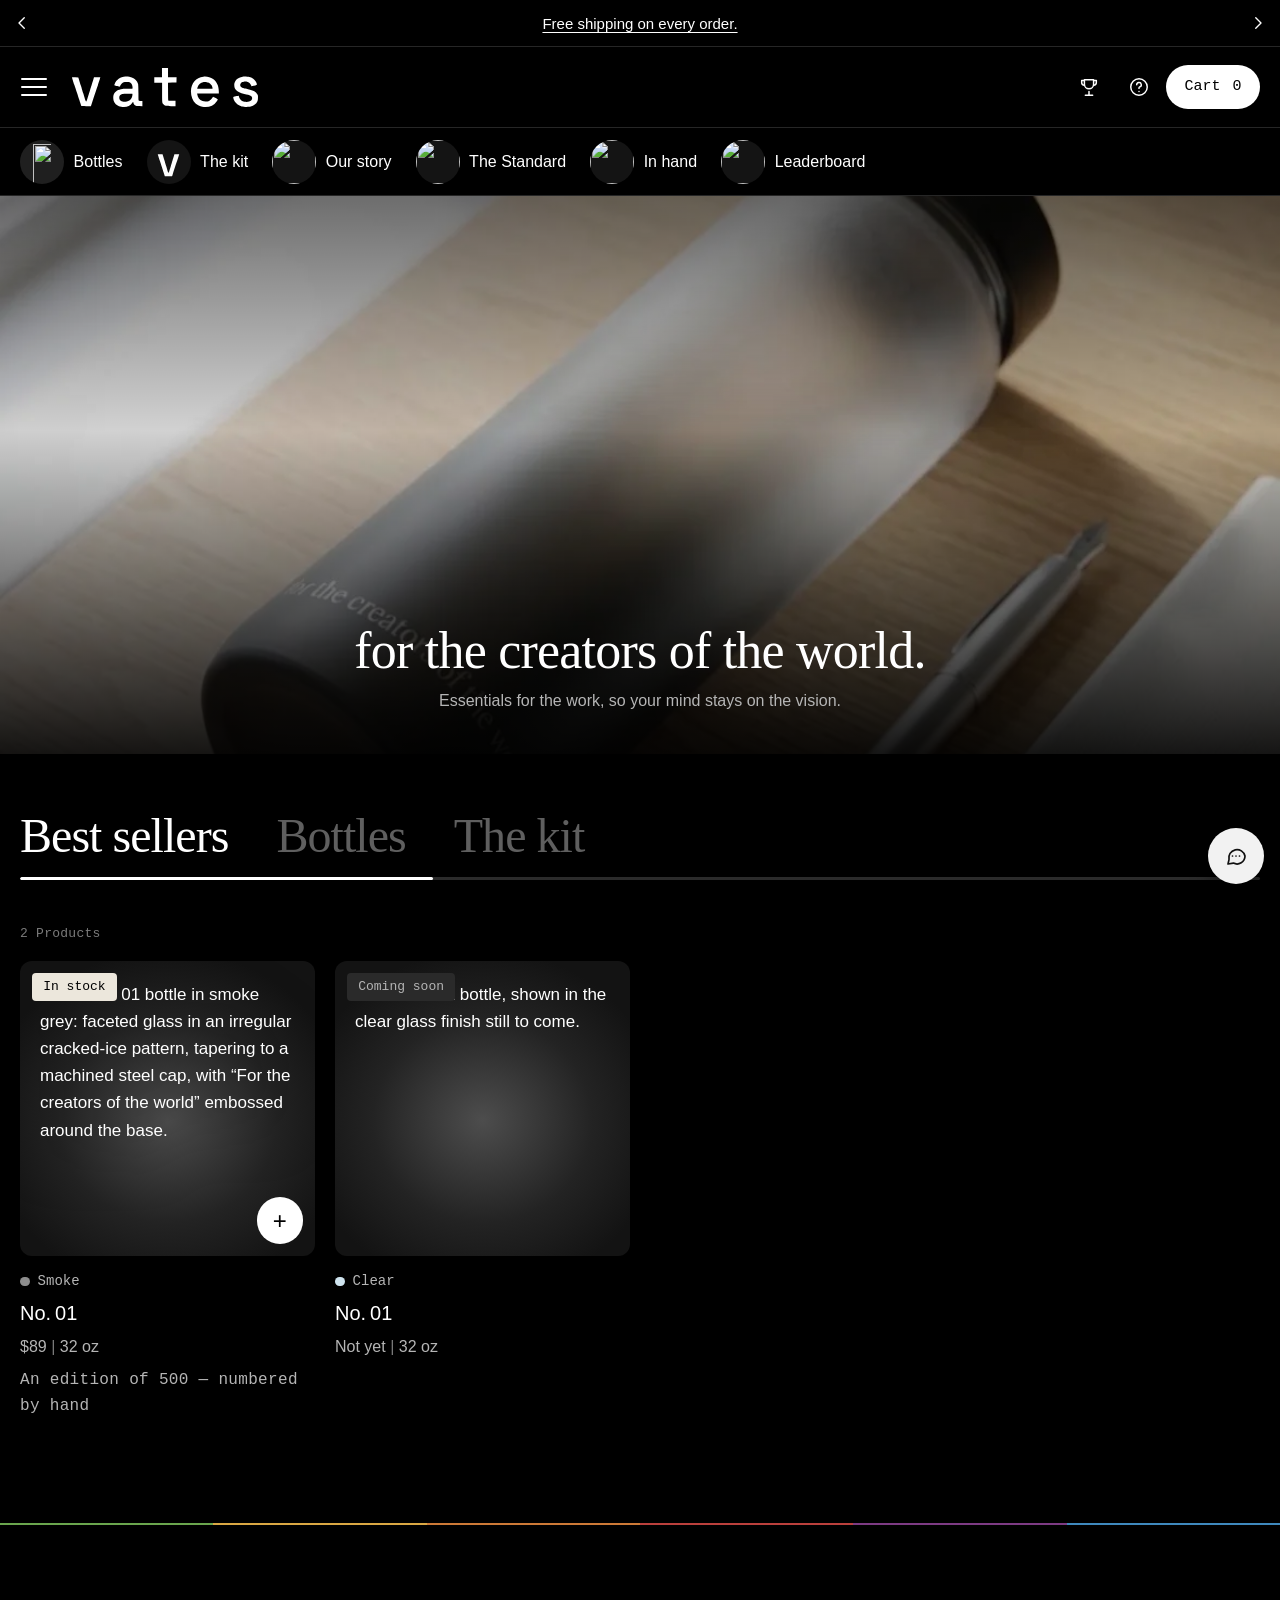
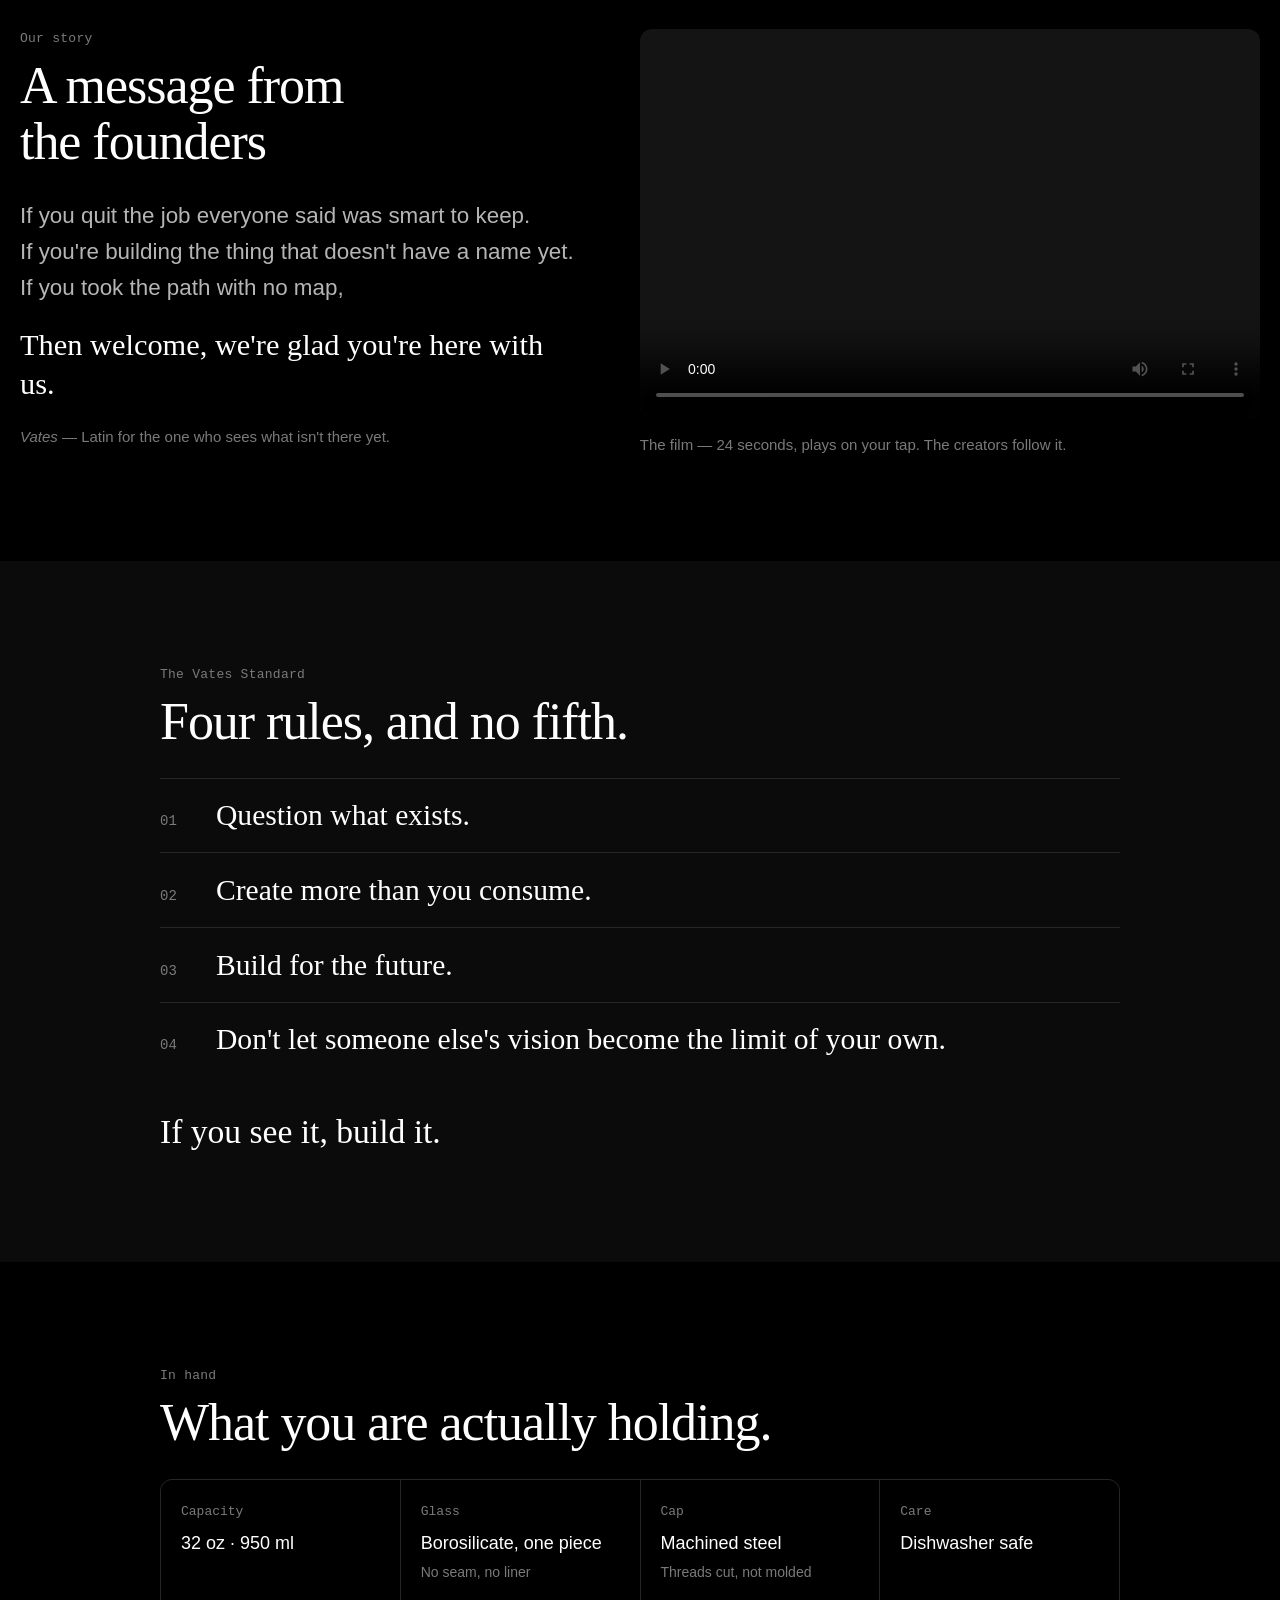
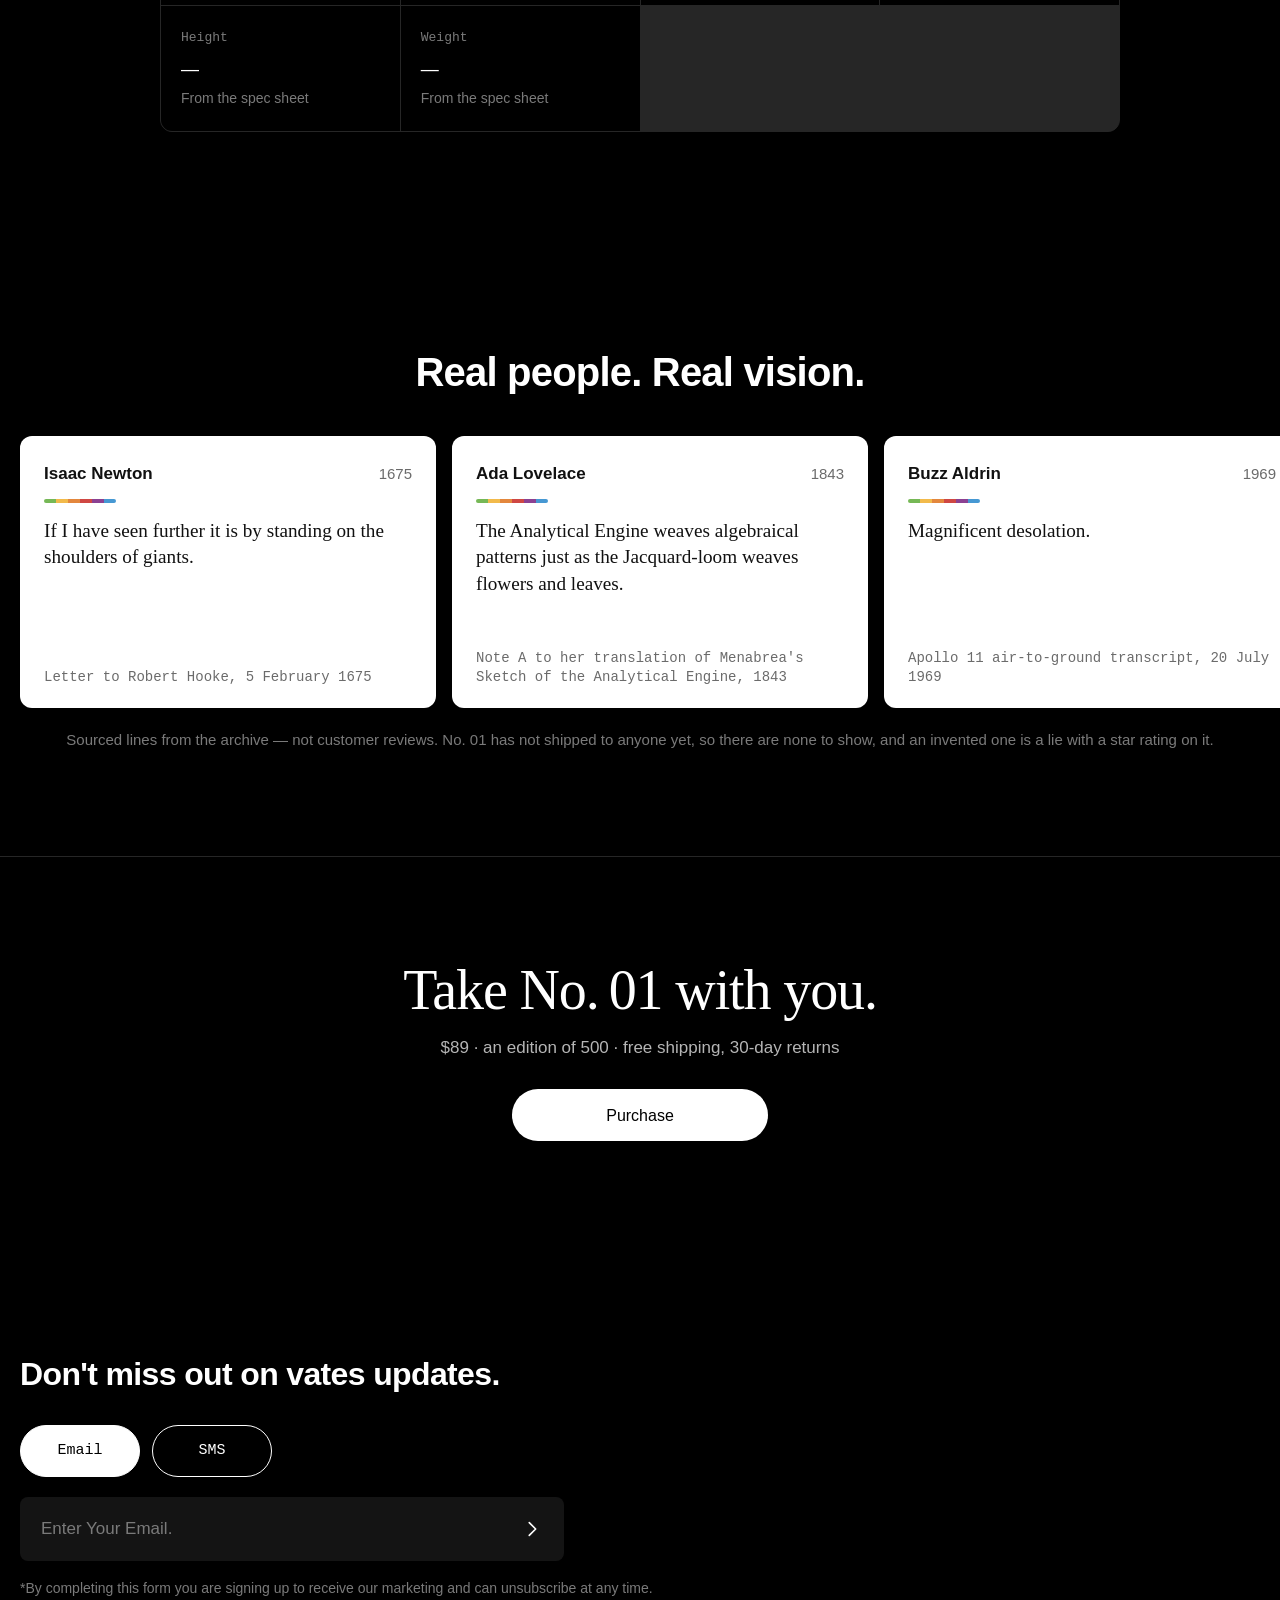
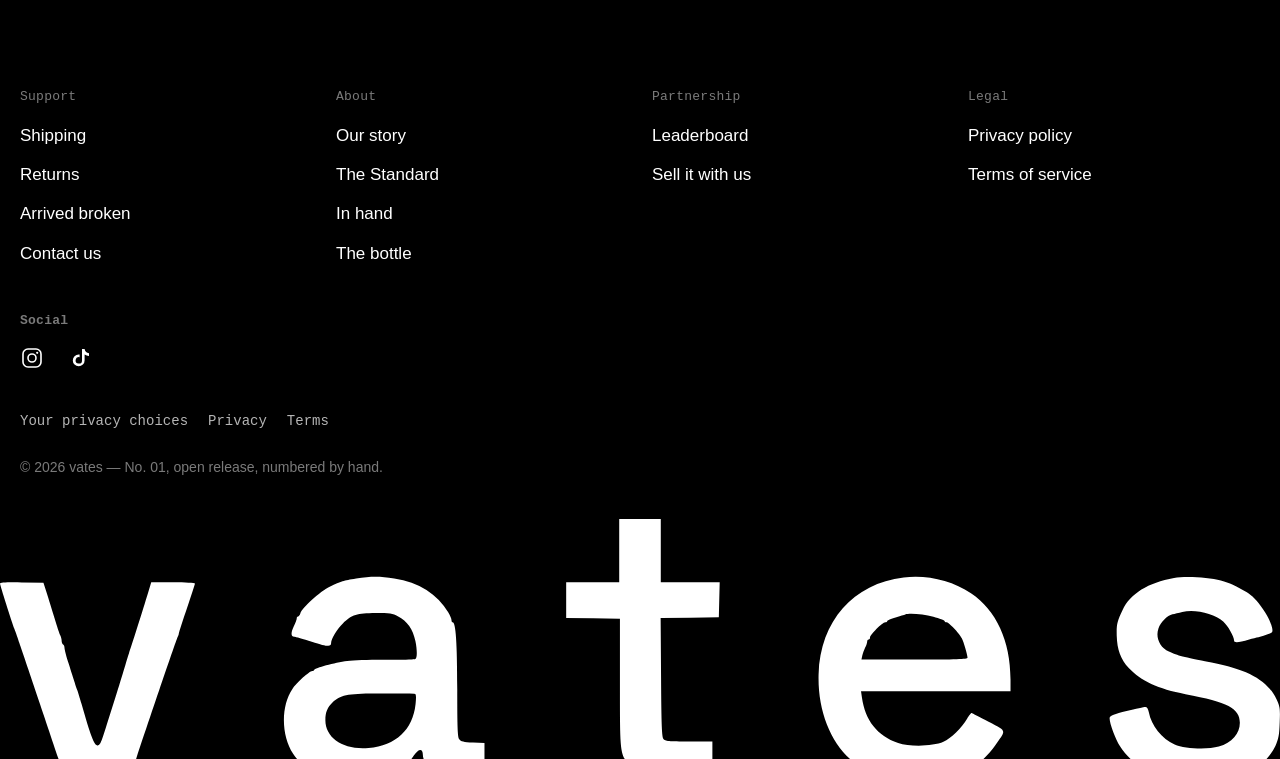
==== commit f1d8fa17: "Fill the wordmark white, and put the desk photograph in the hero The mark loses its six bands: both " ====
--- a/index.html
+++ b/index.html
@@ -179,8 +179,9 @@
   <!-- ── The hero ───────────────────────────────────────────── -->
   <section class="hero" id="top">
     <div class="hero__media">
-      <img src="assets/img/no-01.webp" width="1179" height="1104" fetchpriority="high"
-           alt="A designer at a workbench with two No. 01 bottles beside the drawings — one clear, one smoke grey.">
+      <img src="assets/img/no-01-desk.webp" width="1179" height="1086" fetchpriority="high"
+           alt="No. 01 lying on an oak desk in window light, “for the creators of the world”
+                engraved around its base, with a pen and a closed notebook beside it.">
     </div>
     <div class="hero__copy container">
       <h1 class="hero__tag">for the creators of&nbsp;the&nbsp;world.</h1>
--- a/assets/css/styles.css
+++ b/assets/css/styles.css
@@ -453,7 +453,7 @@
   width: 100%;
   height: 100%;
   object-fit: cover;
-  object-position: 60% 45%;
+  object-position: 50% 50%;
 }
 
 /* The photograph is bright on the right and busy on the left; the
@@ -1217,8 +1217,11 @@
   .masthead__mark img { height: 2.4rem; }
   .cards { grid-template-columns: repeat(4, minmax(0, 1fr)); }
 
-  .hero__media { height: clamp(28rem, 66vh, 44rem); }
-  .hero__media img { object-position: 55% 32%; }
+  /* The photograph is nearly square and the desktop band is very wide, so
+     the crop decides what survives: this one keeps the whole bottle on its
+     diagonal, cap to engraved base, with the pen and notebook at the right. */
+  .hero__media { height: clamp(26rem, 62vh, 38rem); }
+  .hero__media img { object-position: 50% 42%; }
 
   .story__inner { max-width: none; display: grid; grid-template-columns: 1fr 1.1fr; gap: 3.5rem; align-items: start; }
   .story__media { margin-top: 0; }
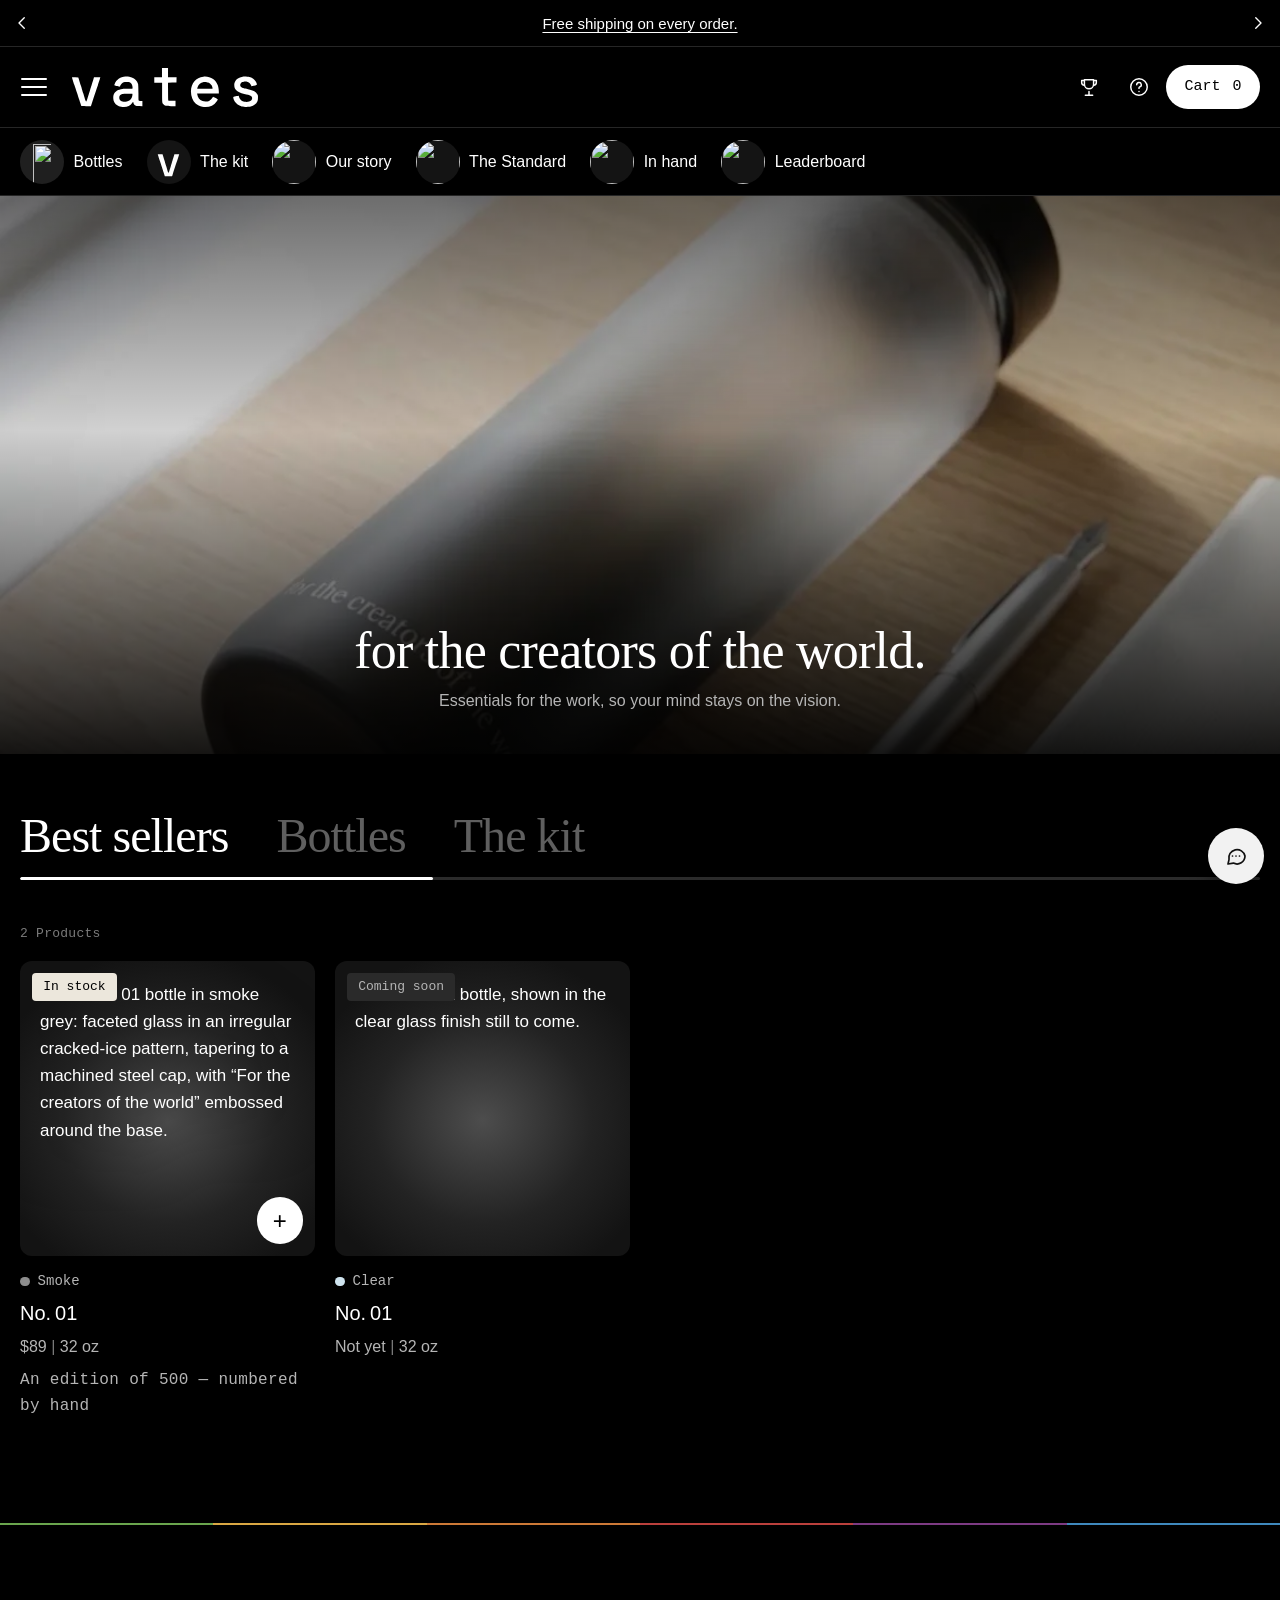
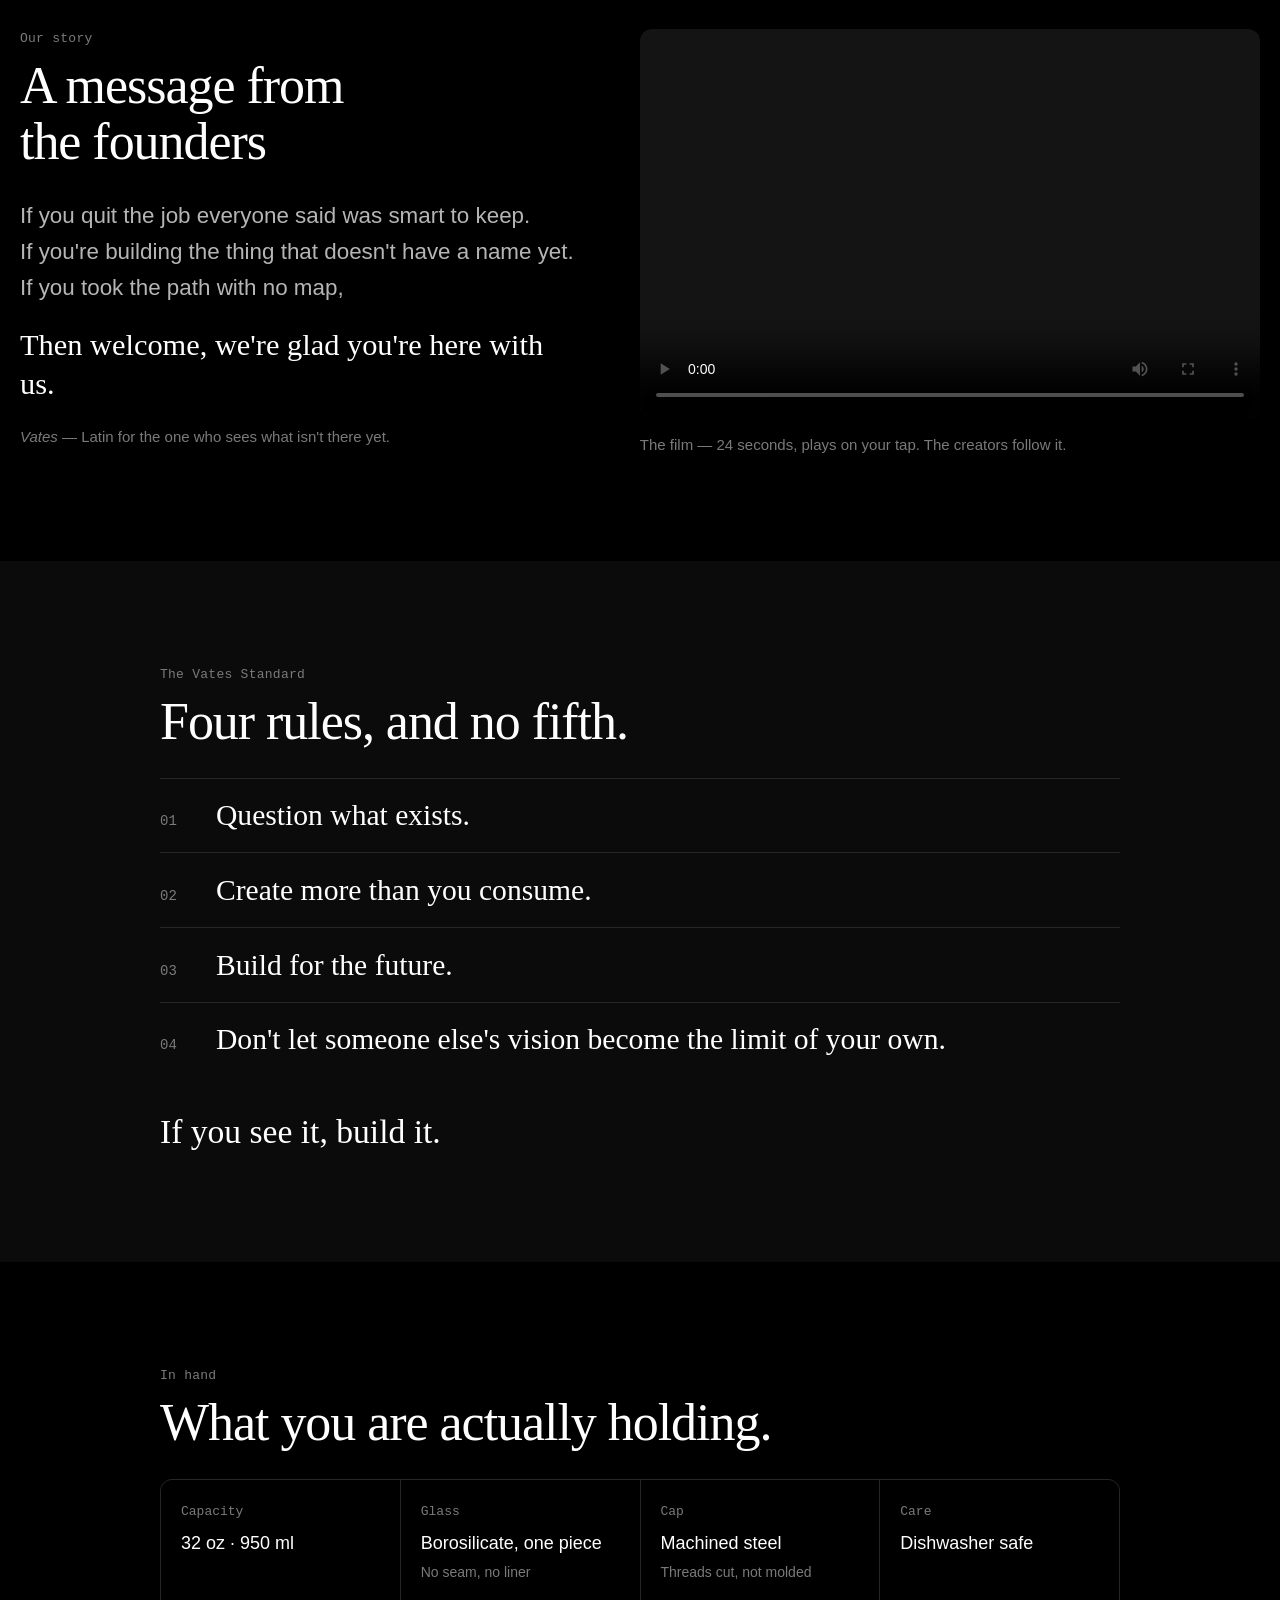
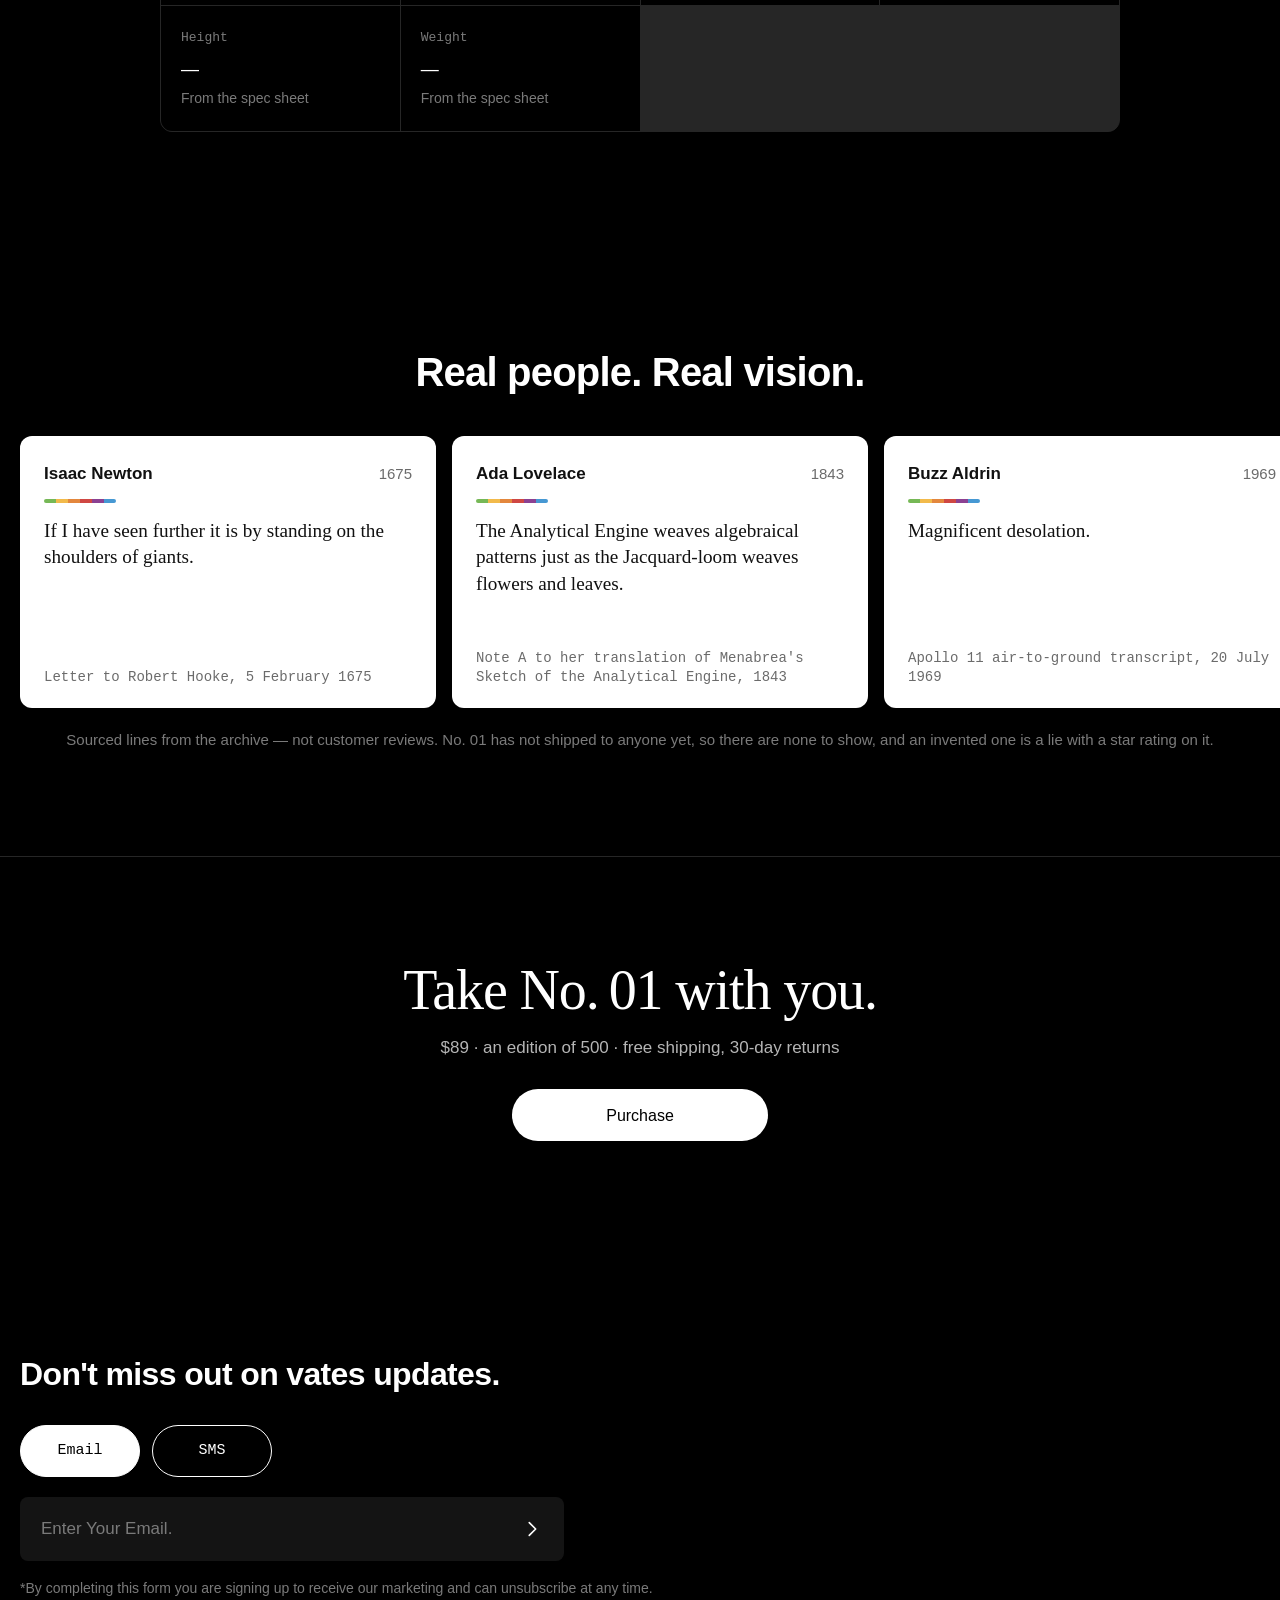
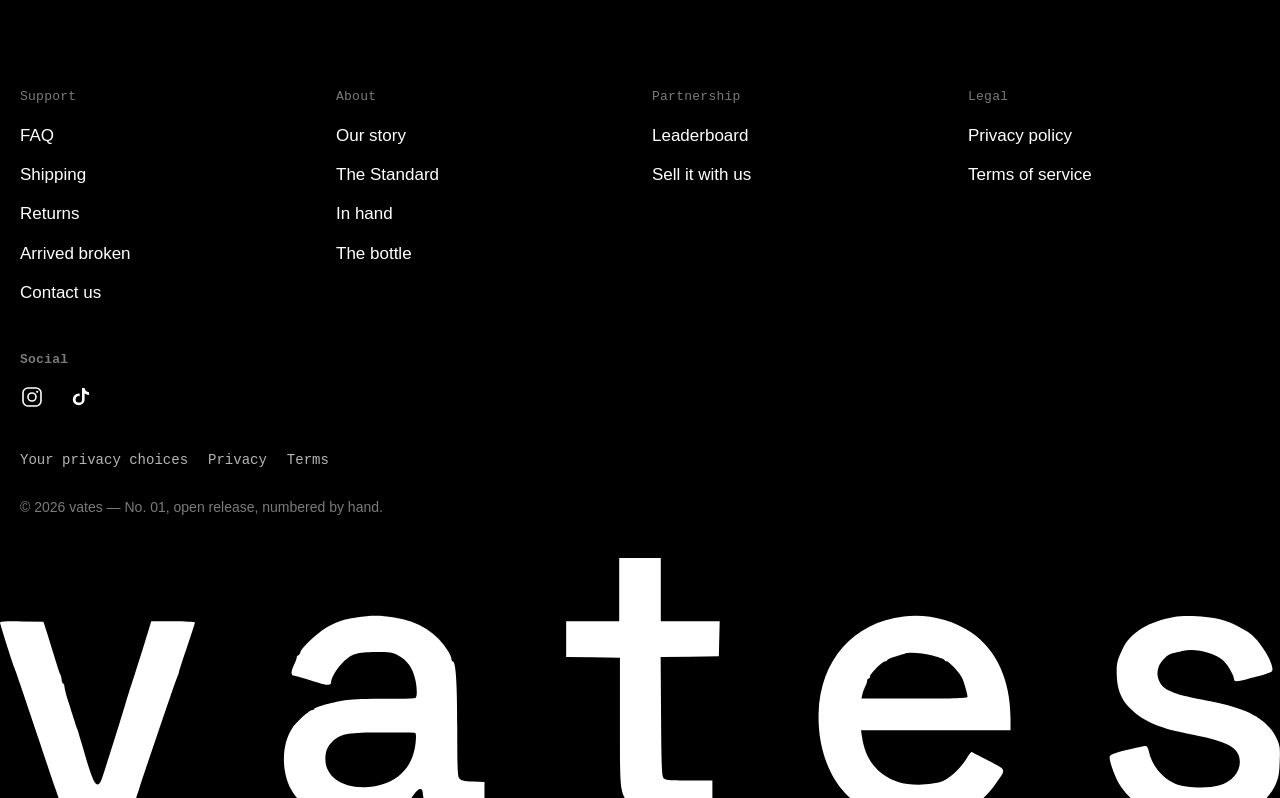
==== commit b0321082: "Answer the questions on a page of their own A shop this shape has an FAQ, and this one had the answe" ====
--- a/index.html
+++ b/index.html
@@ -553,6 +553,7 @@
       <section class="site-footer__col">
         <h2 class="label">Support</h2>
         <ul>
+          <li><a href="faq.html">FAQ</a></li>
           <li><a href="shipping.html">Shipping</a></li>
           <li><a href="shipping.html#returns">Returns</a></li>
           <li><a href="shipping.html#broken">Arrived broken</a></li>
@@ -655,6 +656,7 @@
 
     <p class="label menu__label">Support</p>
     <ul class="menu__list menu__list--plain">
+      <li><a href="faq.html">FAQ</a></li>
       <li><a href="shipping.html">Shipping &amp; returns</a></li>
       <li><a href="shipping.html#reaching">Contact us</a></li>
       <li><a href="privacy.html">Privacy</a></li>
--- a/assets/css/styles.css
+++ b/assets/css/styles.css
@@ -1174,6 +1174,72 @@
 .prose a { color: var(--ink); }
 .prose__updated { font-family: var(--font-mono); font-size: 0.8125rem; color: var(--ink-3); }
 
+/* ── The FAQ ───────────────────────────────────────────────
+   The one plain page that is not a wall of prose: a shop this shape
+   answers questions in an accordion, so each one is a <details> the
+   browser opens on its own. No script — the disclosure is native, so
+   it works with app.js absent, which is how every plain page loads.
+   The questions carry their own ids so a link can point at one; the
+   page script opens whichever id is in the URL. ------------------ */
+
+.faq { margin-top: 2.5rem; border-top: 1px solid var(--line); }
+
+.faq__group {
+  margin: 0;
+  font-family: var(--font-mono);
+  font-size: 0.8125rem;
+  letter-spacing: 0.08em;
+  text-transform: uppercase;
+  color: var(--ink-3);
+  padding: 2rem 0 0.5rem;
+}
+
+.faq__item { border-bottom: 1px solid var(--line); }
+
+.faq__q {
+  display: flex;
+  align-items: baseline;
+  gap: 1rem;
+  padding: 1.15rem 0;
+  cursor: pointer;
+  color: var(--ink);
+  font-size: 1.0625rem;
+  line-height: 1.4;
+  list-style: none;
+}
+.faq__q::-webkit-details-marker { display: none; }
+.faq__q:hover { color: var(--ink-2); }
+.faq__q:focus-visible { outline: 2px solid var(--ink); outline-offset: 3px; }
+
+/* The +/− sits at the end of the row, the way the product tiles put
+   their round + in the corner. Two gradient strokes crossed; opening
+   collapses the upright one to nothing and leaves the minus. Reduced
+   motion gets the same two states without the collapse being drawn. */
+.faq__q::after {
+  content: "";
+  margin-left: auto;
+  flex: none;
+  width: 0.75rem;
+  height: 0.75rem;
+  align-self: center;
+  background:
+    linear-gradient(currentColor, currentColor) center / 100% 1px no-repeat,
+    linear-gradient(currentColor, currentColor) center / 1px 100% no-repeat;
+  transition: background-size 0.2s ease;
+}
+.faq__item[open] > .faq__q::after { background-size: 100% 1px, 1px 0; }
+
+.faq__a { padding: 0 0 1.35rem; color: var(--ink-2); max-width: 40rem; }
+.faq__a p { margin-bottom: 0.75rem; }
+.faq__a p:last-child { margin-bottom: 0; }
+.faq__a ul { margin: 0 0 0.75rem; padding-left: 1.1rem; list-style: disc; }
+.faq__a li { margin-bottom: 0.35rem; }
+.faq__a a { color: var(--ink); }
+
+@media (prefers-reduced-motion: reduce) {
+  .faq__q::after { transition: none; }
+}
+
 /* ── The leaderboard ───────────────────────────────────────── */
 
 .board { margin-top: 2rem; }
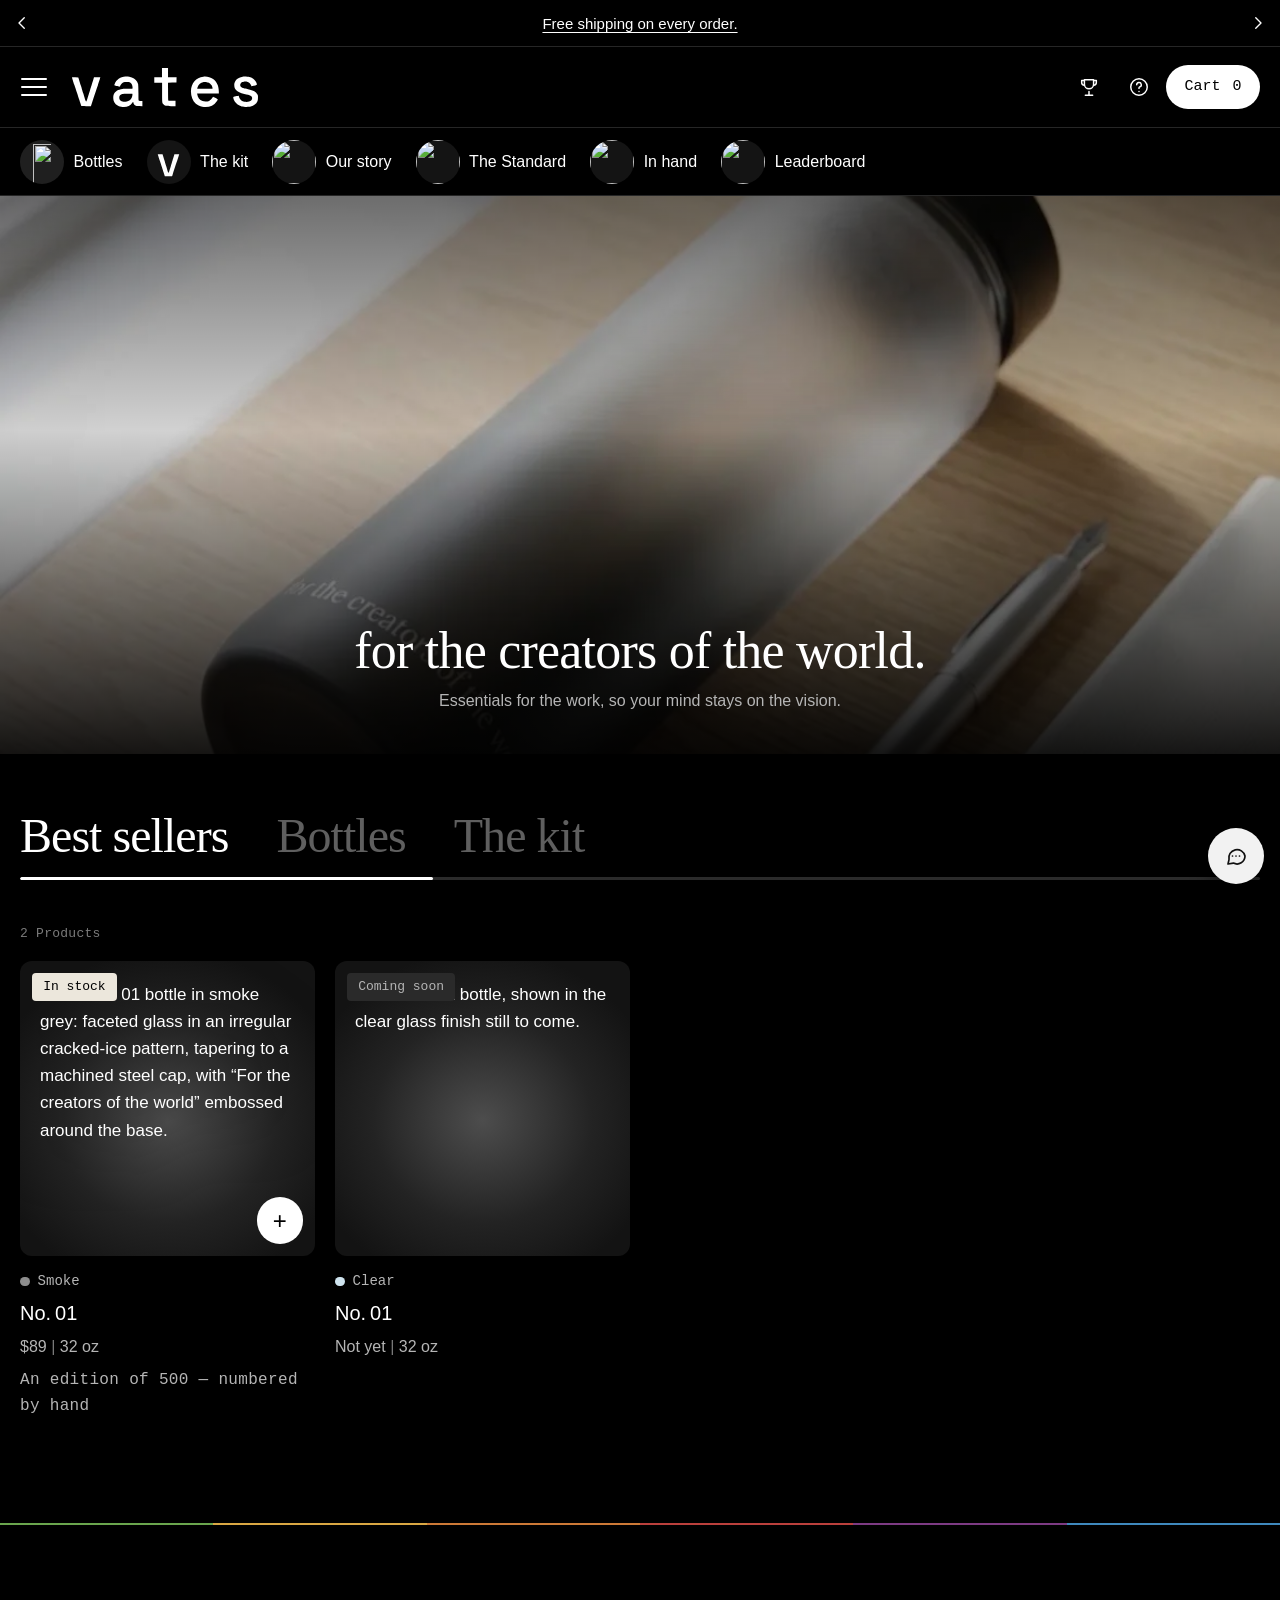
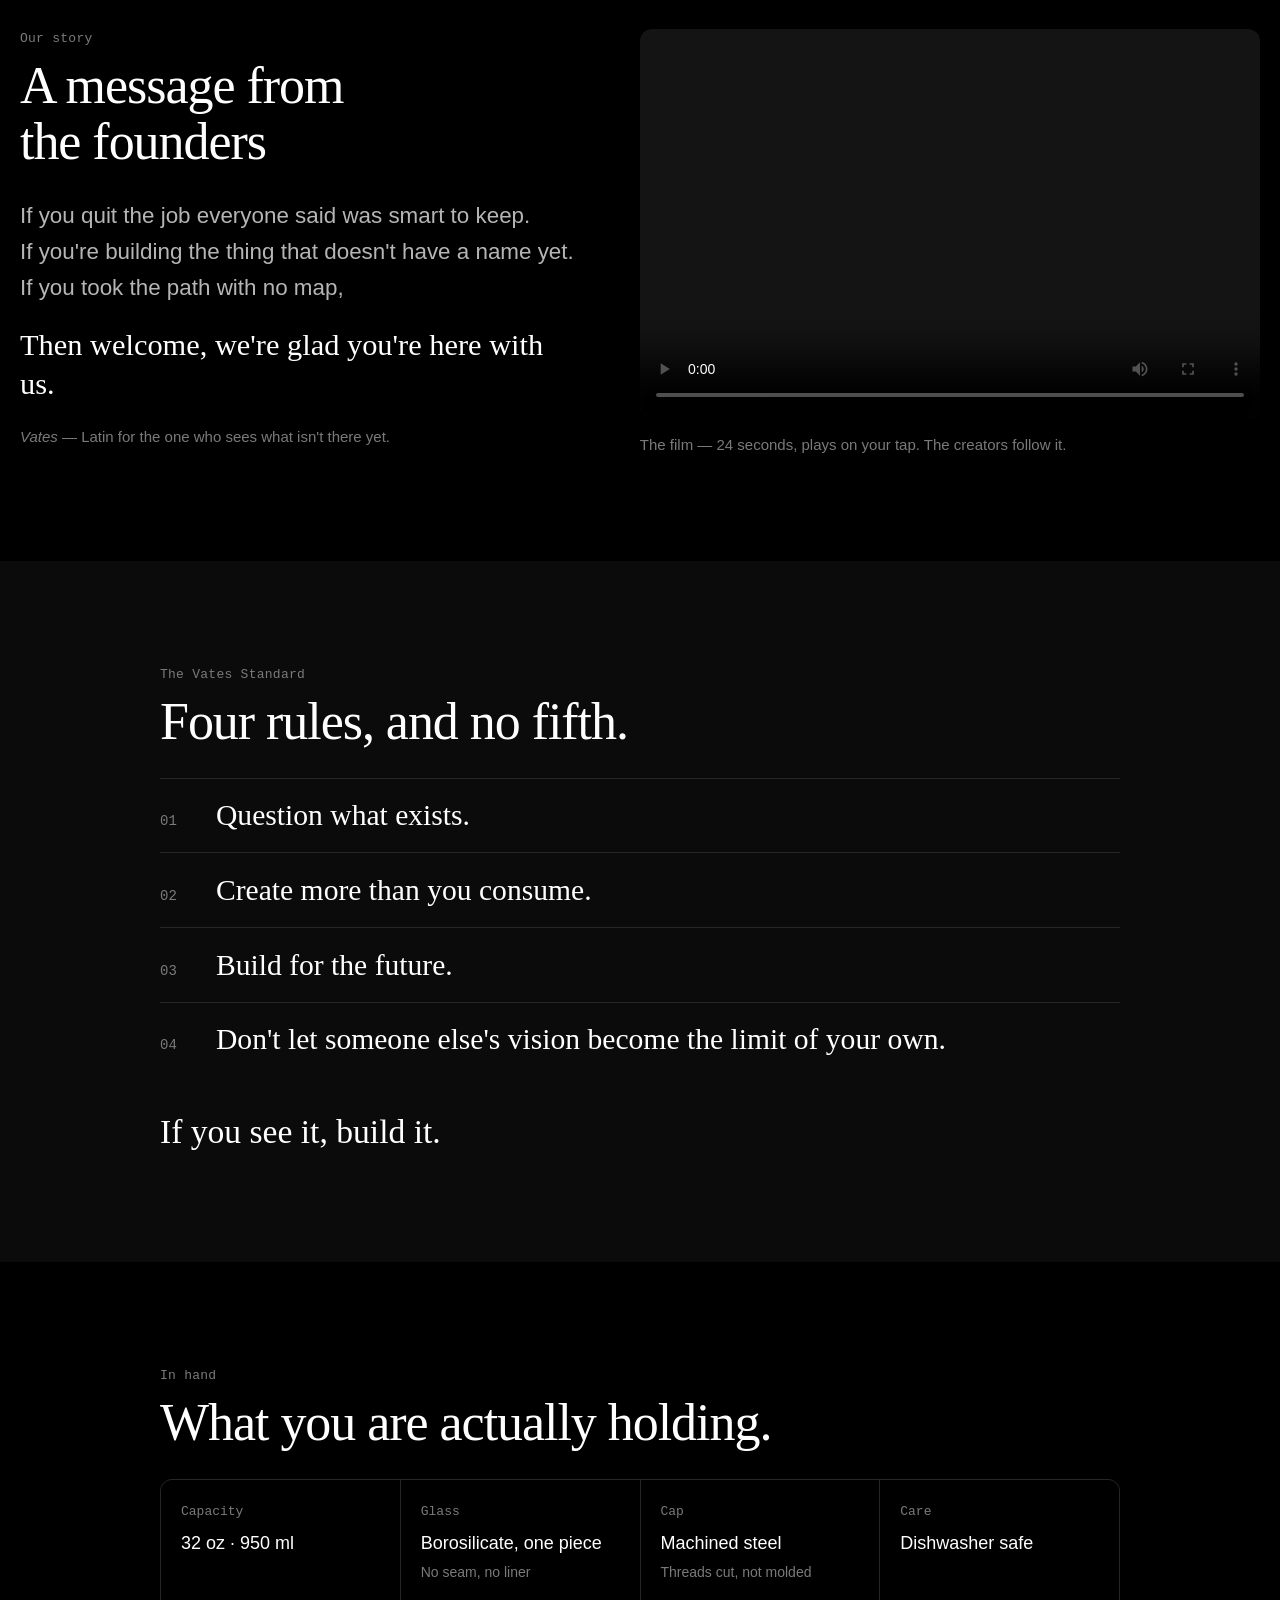
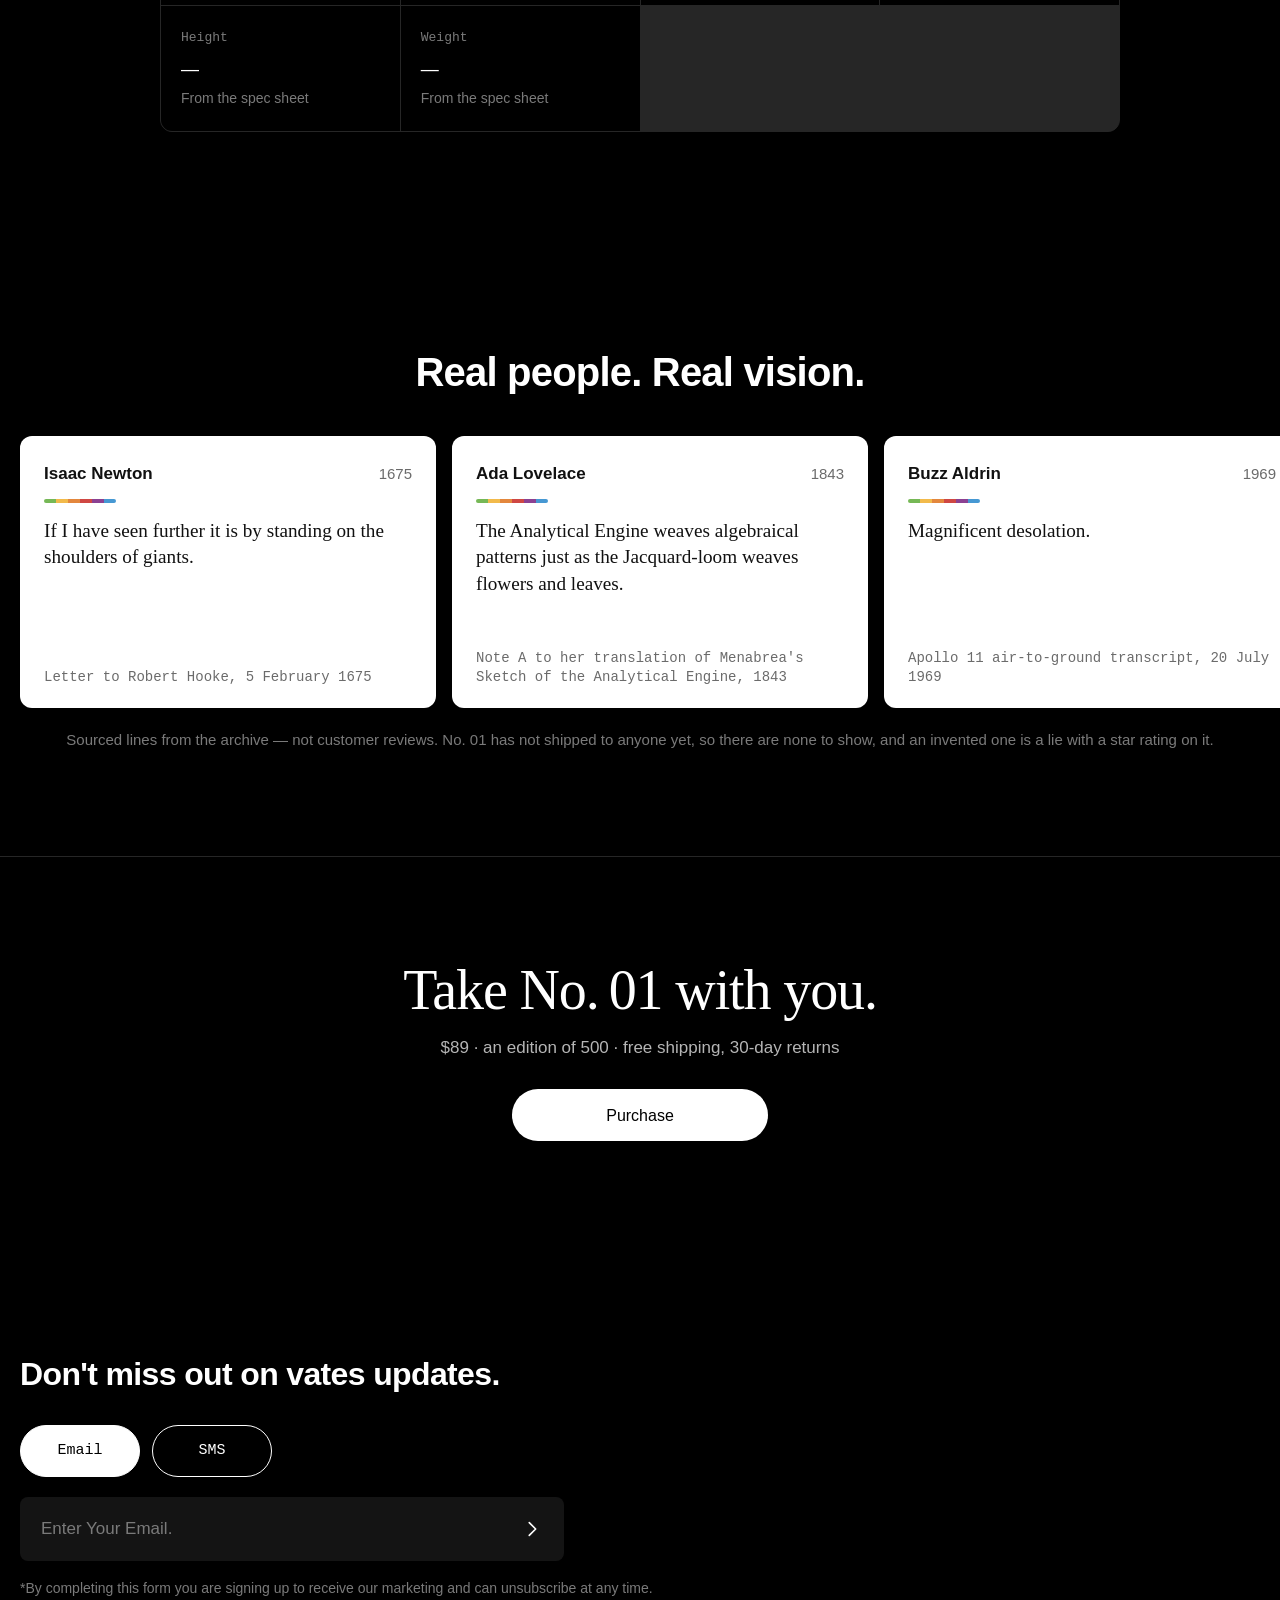
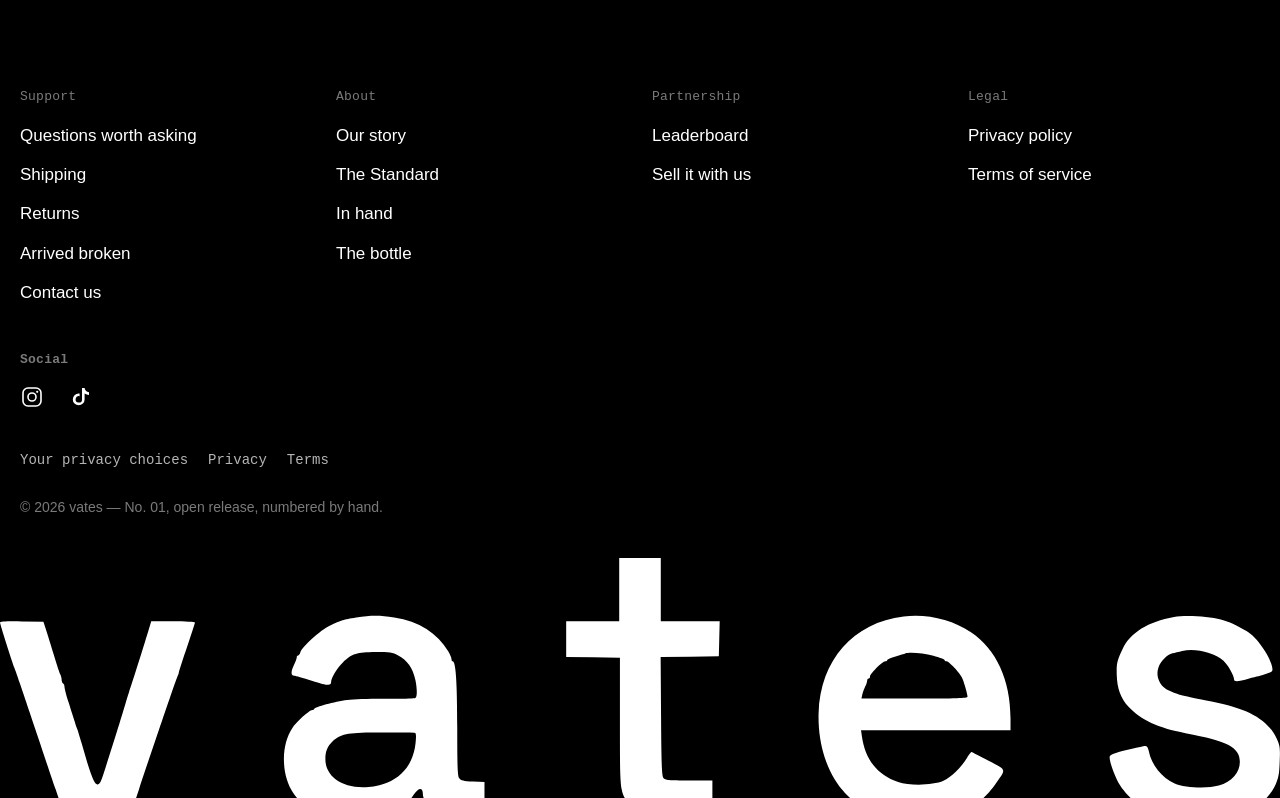
==== commit 17e82e67: "Open the page with the five questions worth asking The founders' own copy leads now, quoted as writt" ====
--- a/index.html
+++ b/index.html
@@ -553,7 +553,7 @@
       <section class="site-footer__col">
         <h2 class="label">Support</h2>
         <ul>
-          <li><a href="faq.html">FAQ</a></li>
+          <li><a href="faq.html">Questions worth asking</a></li>
           <li><a href="shipping.html">Shipping</a></li>
           <li><a href="shipping.html#returns">Returns</a></li>
           <li><a href="shipping.html#broken">Arrived broken</a></li>
@@ -656,7 +656,7 @@
 
     <p class="label menu__label">Support</p>
     <ul class="menu__list menu__list--plain">
-      <li><a href="faq.html">FAQ</a></li>
+      <li><a href="faq.html">Questions worth asking</a></li>
       <li><a href="shipping.html">Shipping &amp; returns</a></li>
       <li><a href="shipping.html#reaching">Contact us</a></li>
       <li><a href="privacy.html">Privacy</a></li>
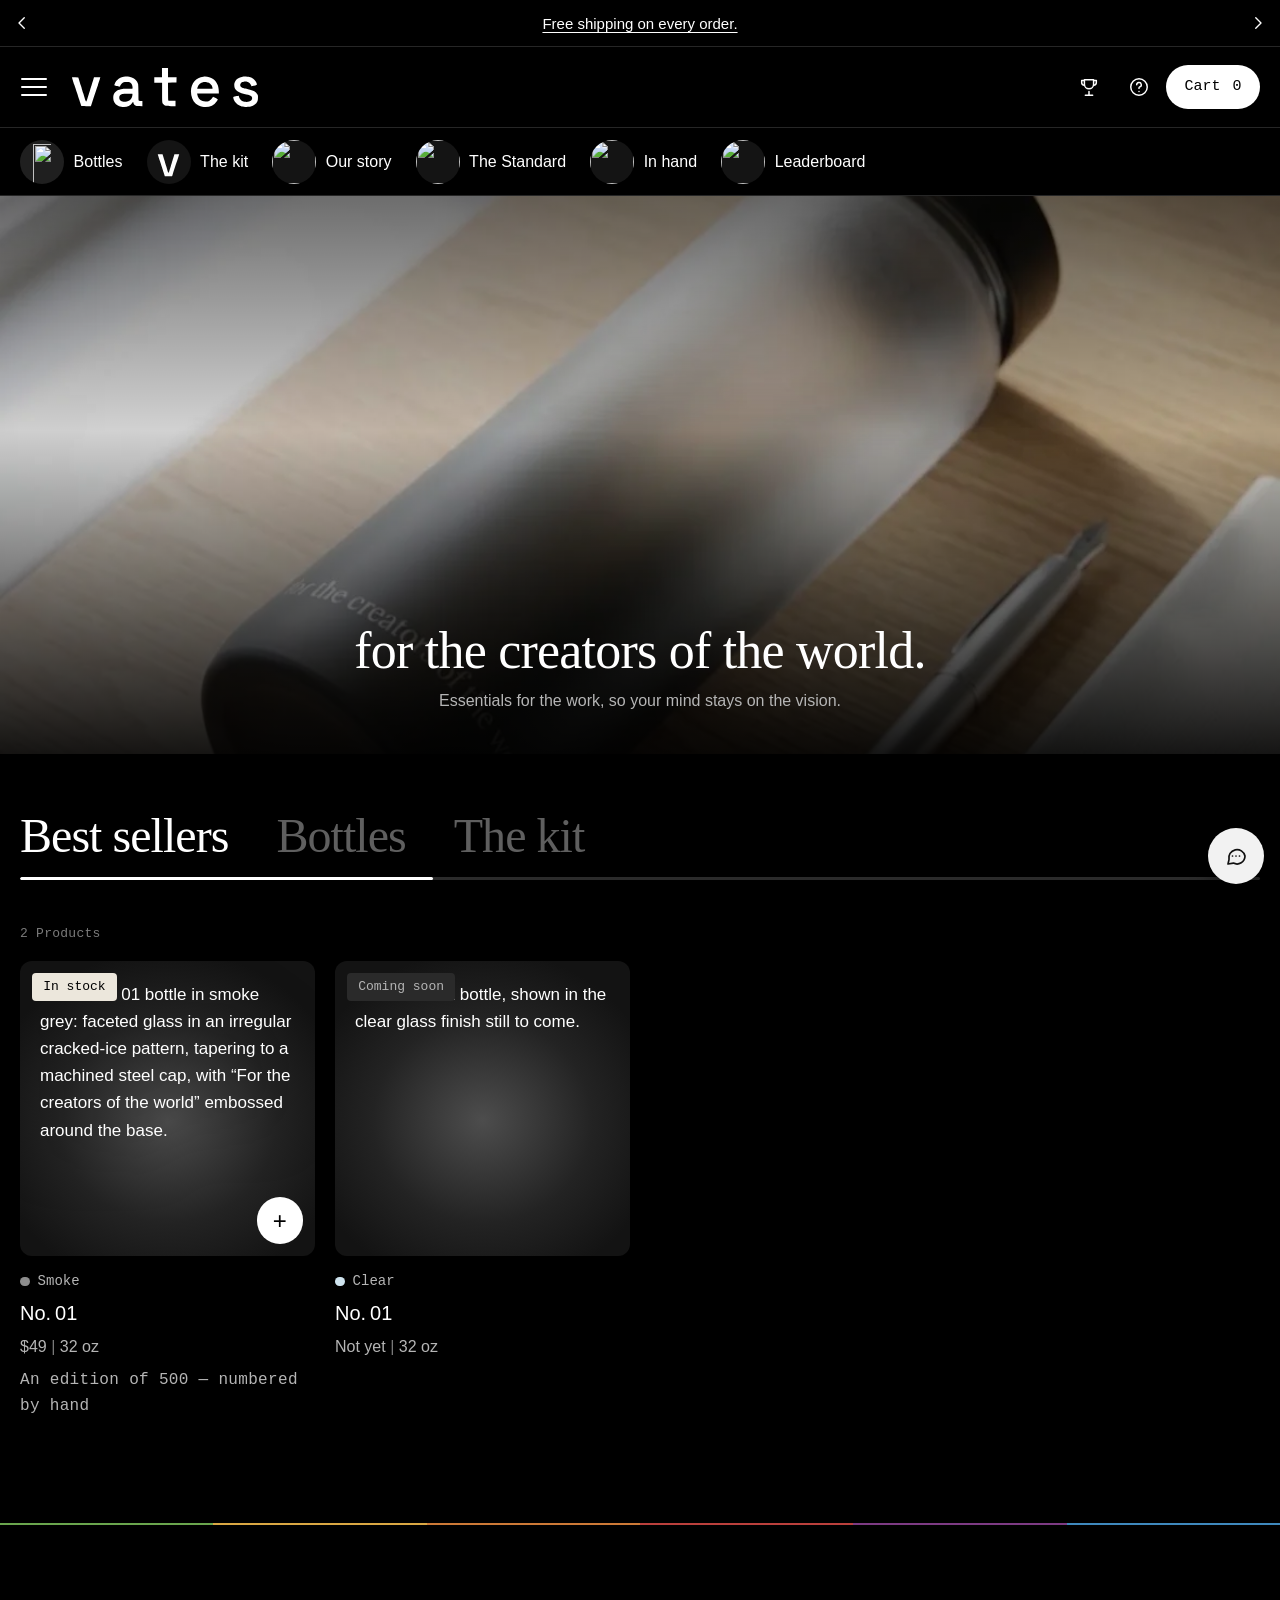
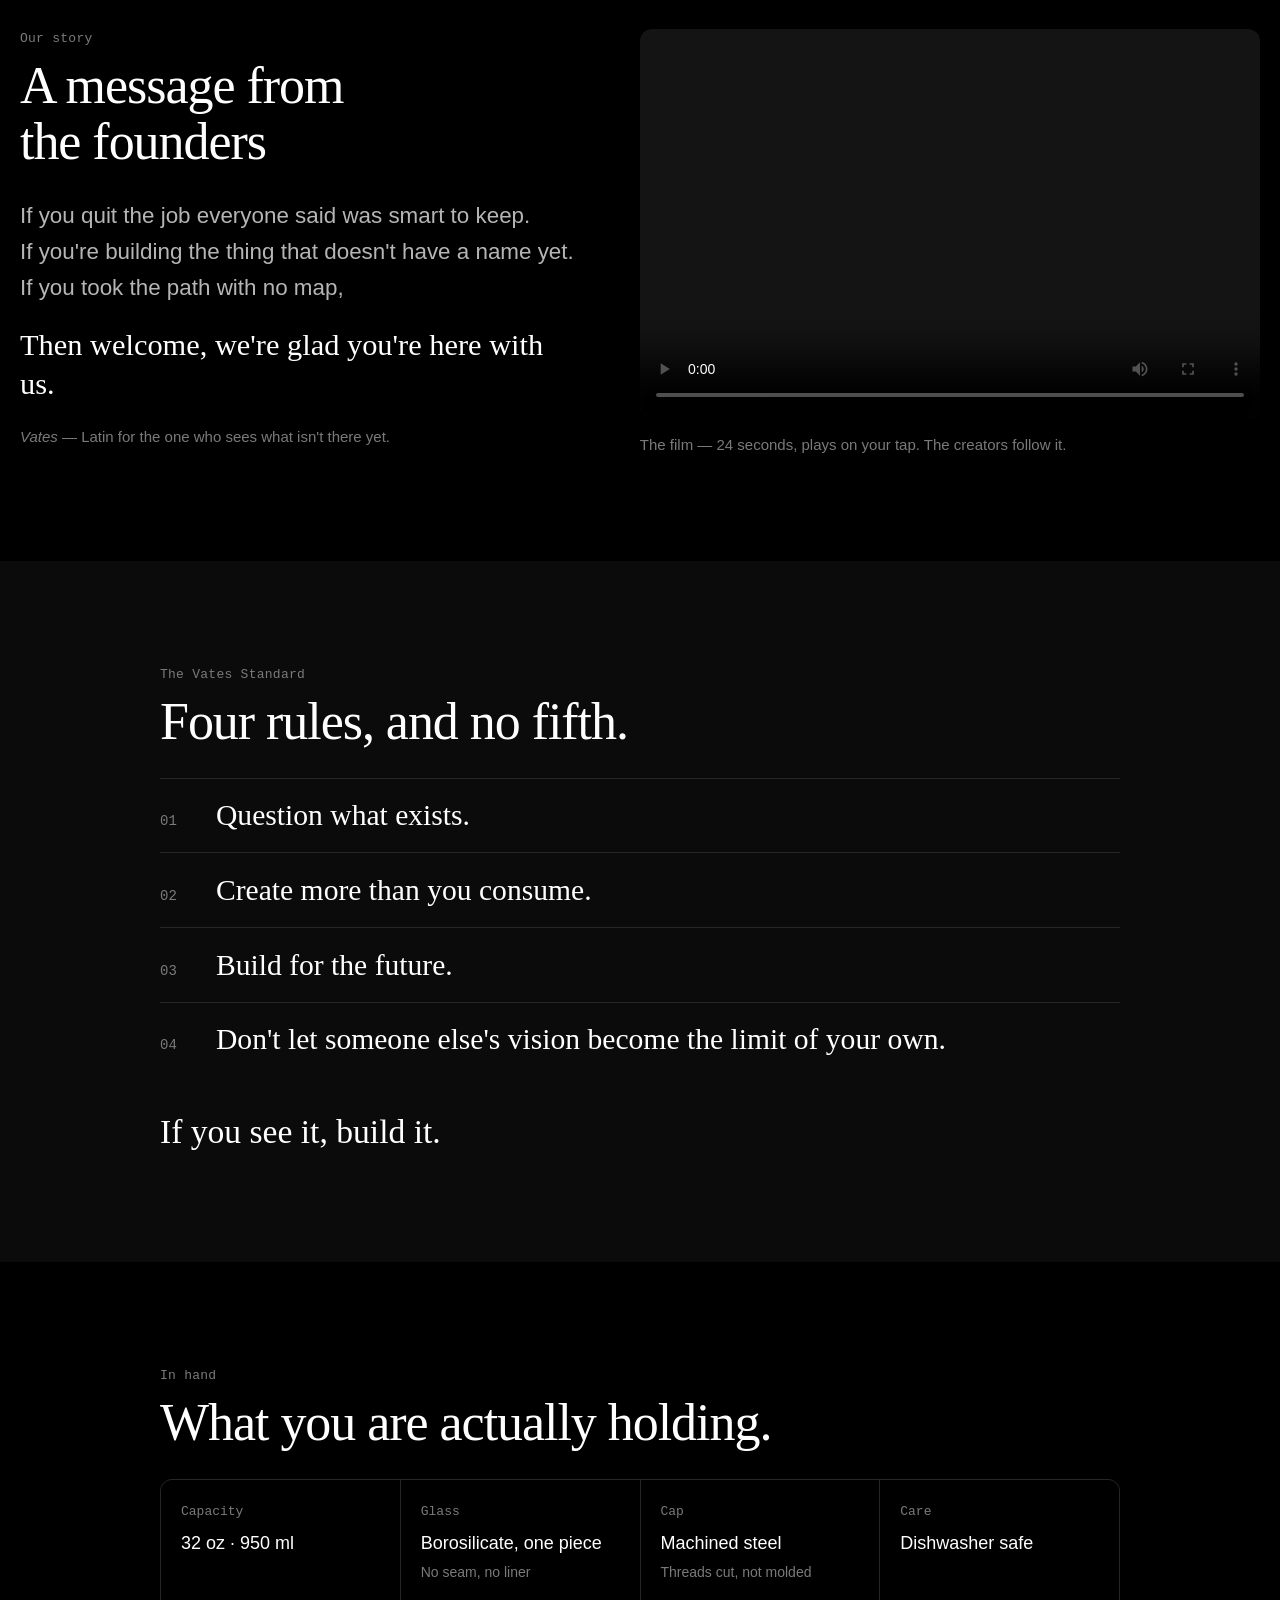
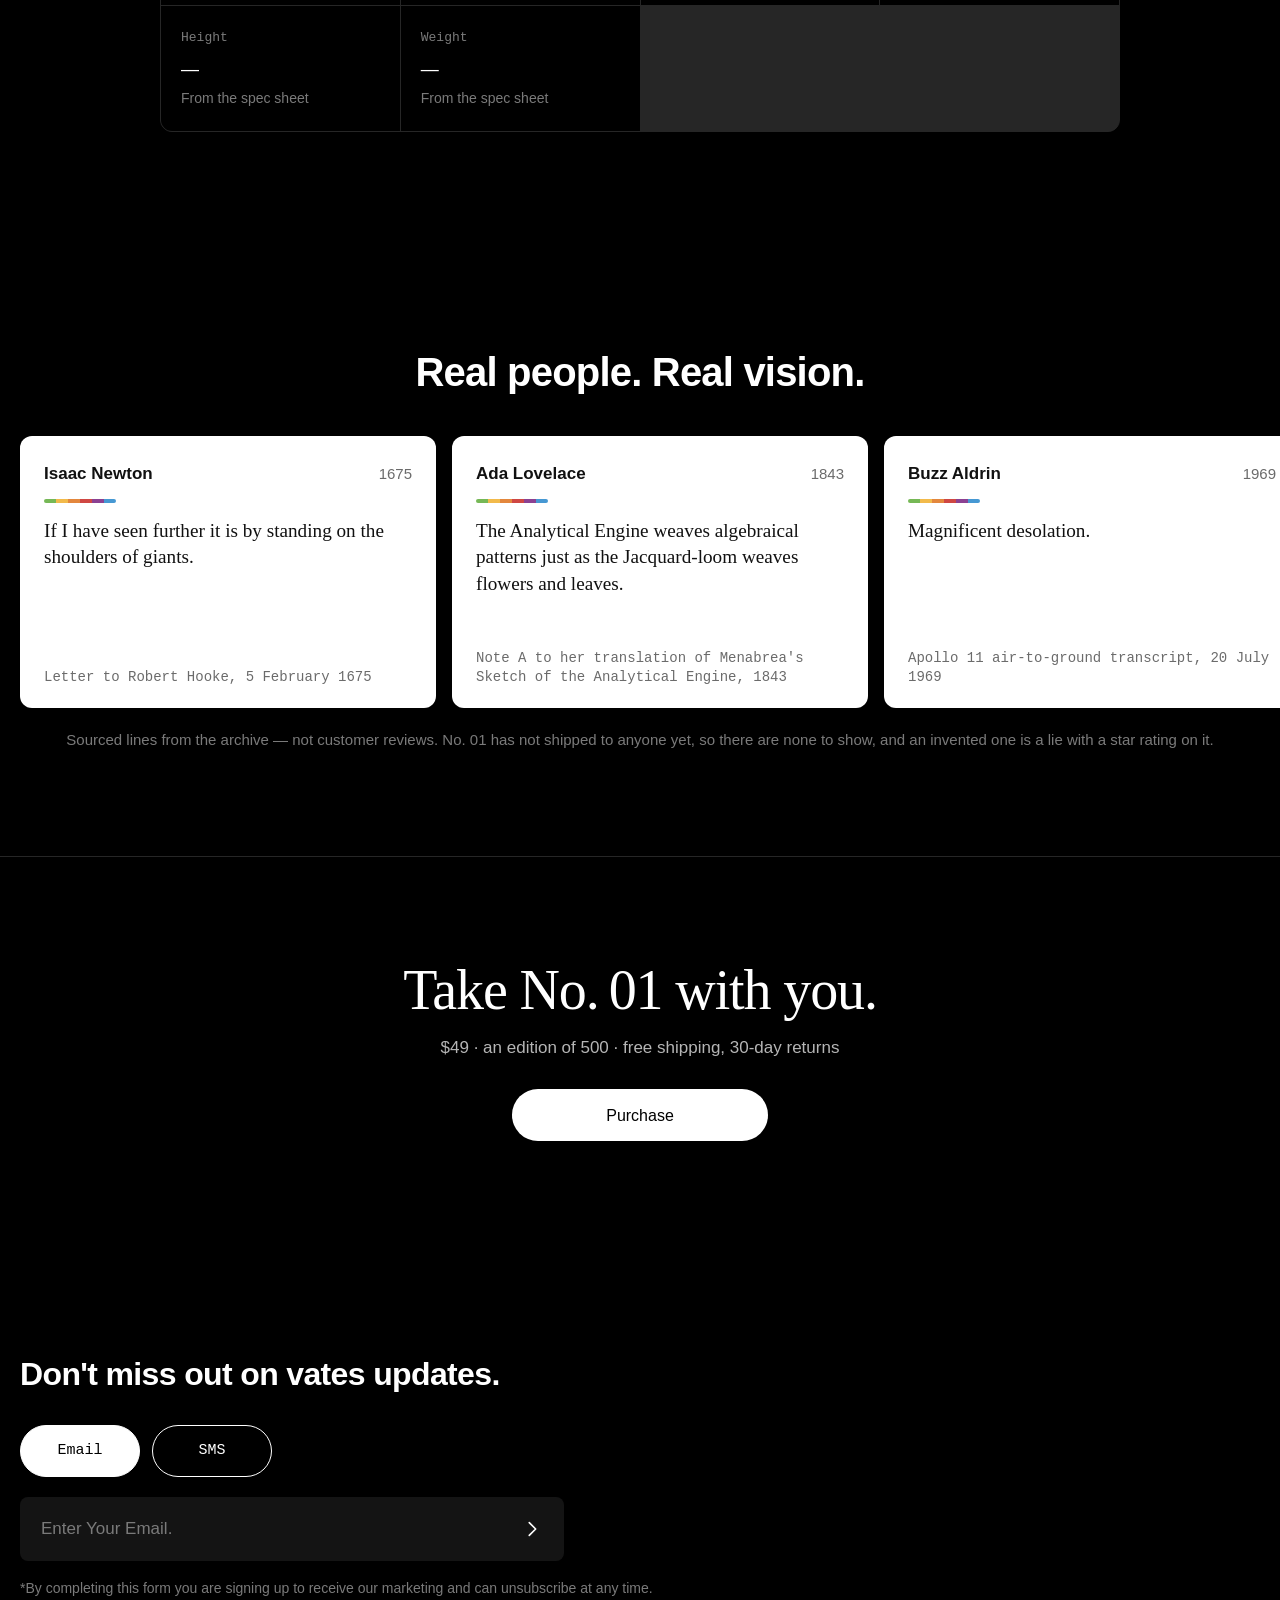
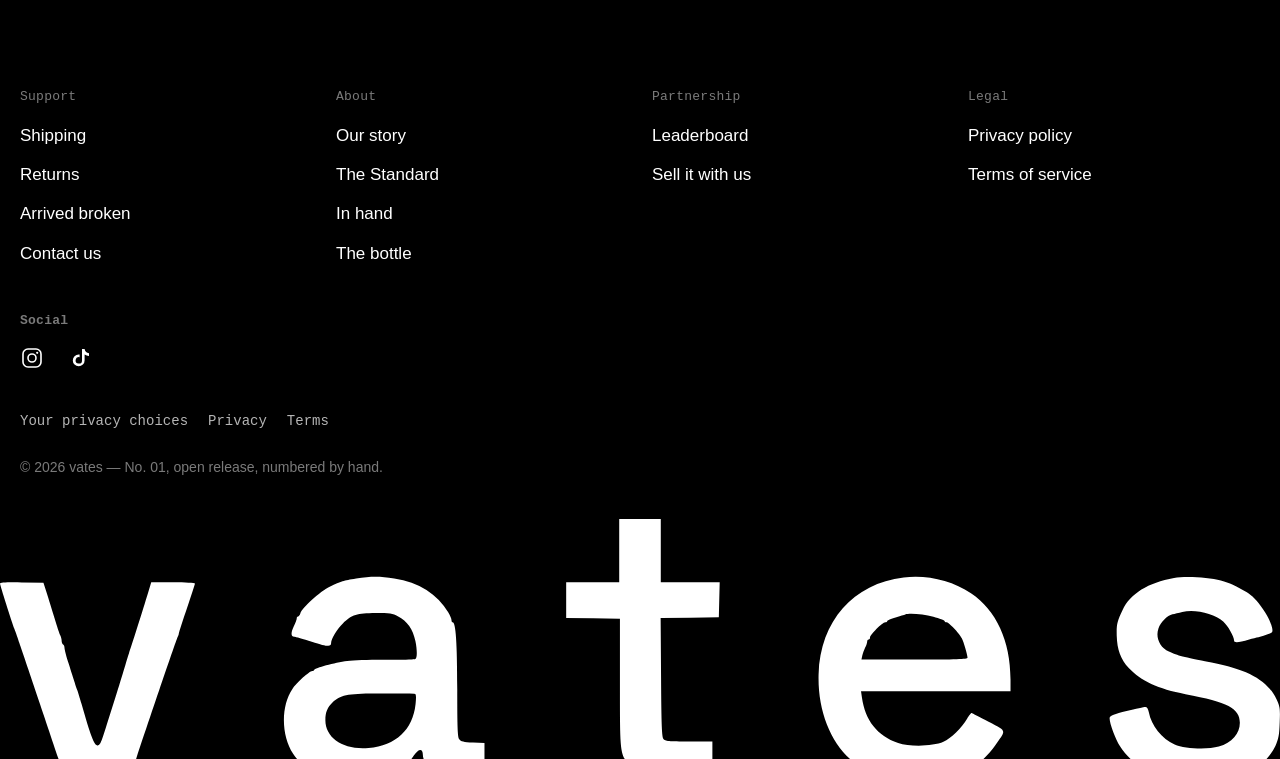
==== commit 8ae11ded: "Update No. 01 price from $89 to $49 Changes the product price everywhere it appears so the page, the" ====
--- a/index.html
+++ b/index.html
@@ -5,7 +5,7 @@
 <meta name="viewport" content="width=device-width, initial-scale=1">
 
 <title>No. 01 — a one-piece glass water bottle | vates</title>
-<meta name="description" content="No. 01 by vates. One piece of borosilicate glass, a machined steel cap, 32 ounces. $89, free shipping, 30-day returns. For the creators of the world.">
+<meta name="description" content="No. 01 by vates. One piece of borosilicate glass, a machined steel cap, 32 ounces. $49, free shipping, 30-day returns. For the creators of the world.">
 <meta name="color-scheme" content="dark">
 <meta name="theme-color" content="#000000">
 
@@ -20,14 +20,14 @@
 <meta property="og:site_name" content="vates">
 <meta property="og:url" content="https://loom-one-lime.vercel.app/">
 <meta property="og:title" content="No. 01 — a one-piece glass water bottle">
-<meta property="og:description" content="One piece of borosilicate glass, a machined steel cap, 32 ounces. $89, free shipping, 30-day returns.">
+<meta property="og:description" content="One piece of borosilicate glass, a machined steel cap, 32 ounces. $49, free shipping, 30-day returns.">
 <meta property="og:image" content="https://loom-one-lime.vercel.app/assets/img/og.jpg">
 <meta property="og:image:width" content="1200">
 <meta property="og:image:height" content="630">
 <meta property="og:image:alt" content="Two No. 01 bottles, one clear and one smoke grey, on a workbench.">
 <meta name="twitter:card" content="summary_large_image">
 <meta name="twitter:title" content="No. 01 — a one-piece glass water bottle">
-<meta name="twitter:description" content="One piece of borosilicate glass, a machined steel cap, 32 ounces. $89, free shipping, 30-day returns.">
+<meta name="twitter:description" content="One piece of borosilicate glass, a machined steel cap, 32 ounces. $49, free shipping, 30-day returns.">
 <meta name="twitter:image" content="https://loom-one-lime.vercel.app/assets/img/og.jpg">
 
 <link rel="icon" href="assets/brand/vates-mark.svg" type="image/svg+xml">
@@ -63,7 +63,7 @@
   "offers": {
     "@type": "Offer",
     "url": "https://loom-one-lime.vercel.app/",
-    "price": "89.00",
+    "price": "49.00",
     "priceCurrency": "USD",
     "availability": "https://schema.org/InStock",
     "itemCondition": "https://schema.org/NewCondition",
@@ -223,7 +223,7 @@
           </div>
           <p class="card__tier"><span class="card__dot card__dot--smoke" aria-hidden="true"></span> Smoke</p>
           <h3 class="card__name">No.&thinsp;01</h3>
-          <p class="card__price">$89 <span>|</span> 32 oz</p>
+          <p class="card__price">$49 <span>|</span> 32 oz</p>
           <!-- Reads window.VATES.product.edition in config.js. With no number
                set, this line stands as written — true as long as the run is
                actually capped at editionTotal. Set edition.number once real
@@ -512,7 +512,7 @@
 <section class="cta" id="cta">
   <div class="container">
     <h2 class="cta__tag">Take No.&thinsp;01 with you.</h2>
-    <p class="cta__sub">$89 · an edition of 500 · free shipping, 30-day returns</p>
+    <p class="cta__sub">$49 · an edition of 500 · free shipping, 30-day returns</p>
     <p class="cta__row">
       <button type="button" class="btn btn--primary" data-purchase>Purchase</button>
     </p>
@@ -553,7 +553,6 @@
       <section class="site-footer__col">
         <h2 class="label">Support</h2>
         <ul>
-          <li><a href="faq.html">Questions worth asking</a></li>
           <li><a href="shipping.html">Shipping</a></li>
           <li><a href="shipping.html#returns">Returns</a></li>
           <li><a href="shipping.html#broken">Arrived broken</a></li>
@@ -656,7 +655,6 @@
 
     <p class="label menu__label">Support</p>
     <ul class="menu__list menu__list--plain">
-      <li><a href="faq.html">Questions worth asking</a></li>
       <li><a href="shipping.html">Shipping &amp; returns</a></li>
       <li><a href="shipping.html#reaching">Contact us</a></li>
       <li><a href="privacy.html">Privacy</a></li>
--- a/assets/css/styles.css
+++ b/assets/css/styles.css
@@ -1180,19 +1180,11 @@
    browser opens on its own. No script — the disclosure is native, so
    it works with app.js absent, which is how every plain page loads.
    The questions carry their own ids so a link can point at one; the
-   page script opens whichever id is in the URL. ------------------ */
+   page script opens whichever id is in the URL. They run unheaded, in
+   one list — there are few enough that grouping them cost more than it
+   bought. ---------------------------------------------------------- */
 
 .faq { margin-top: 2.5rem; border-top: 1px solid var(--line); }
-
-.faq__group {
-  margin: 0;
-  font-family: var(--font-mono);
-  font-size: 0.8125rem;
-  letter-spacing: 0.08em;
-  text-transform: uppercase;
-  color: var(--ink-3);
-  padding: 2rem 0 0.5rem;
-}
 
 .faq__item { border-bottom: 1px solid var(--line); }
 
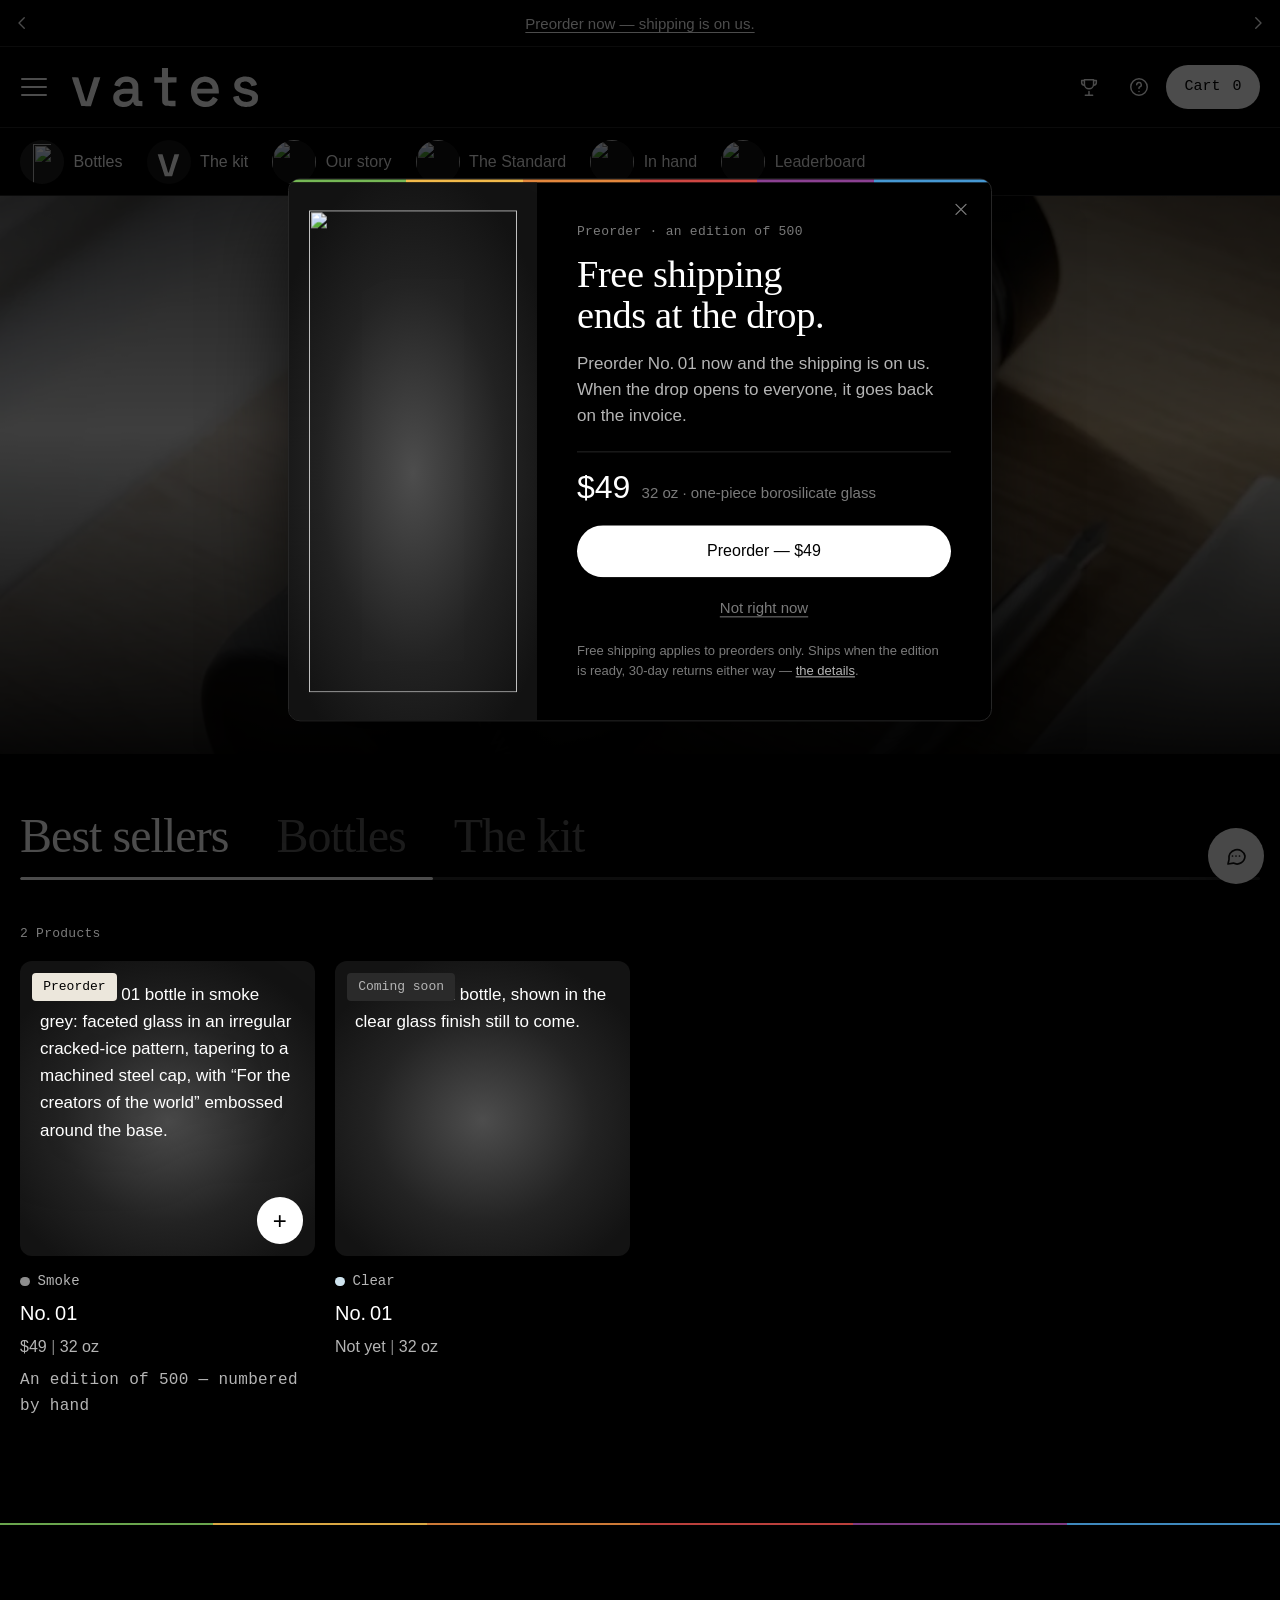
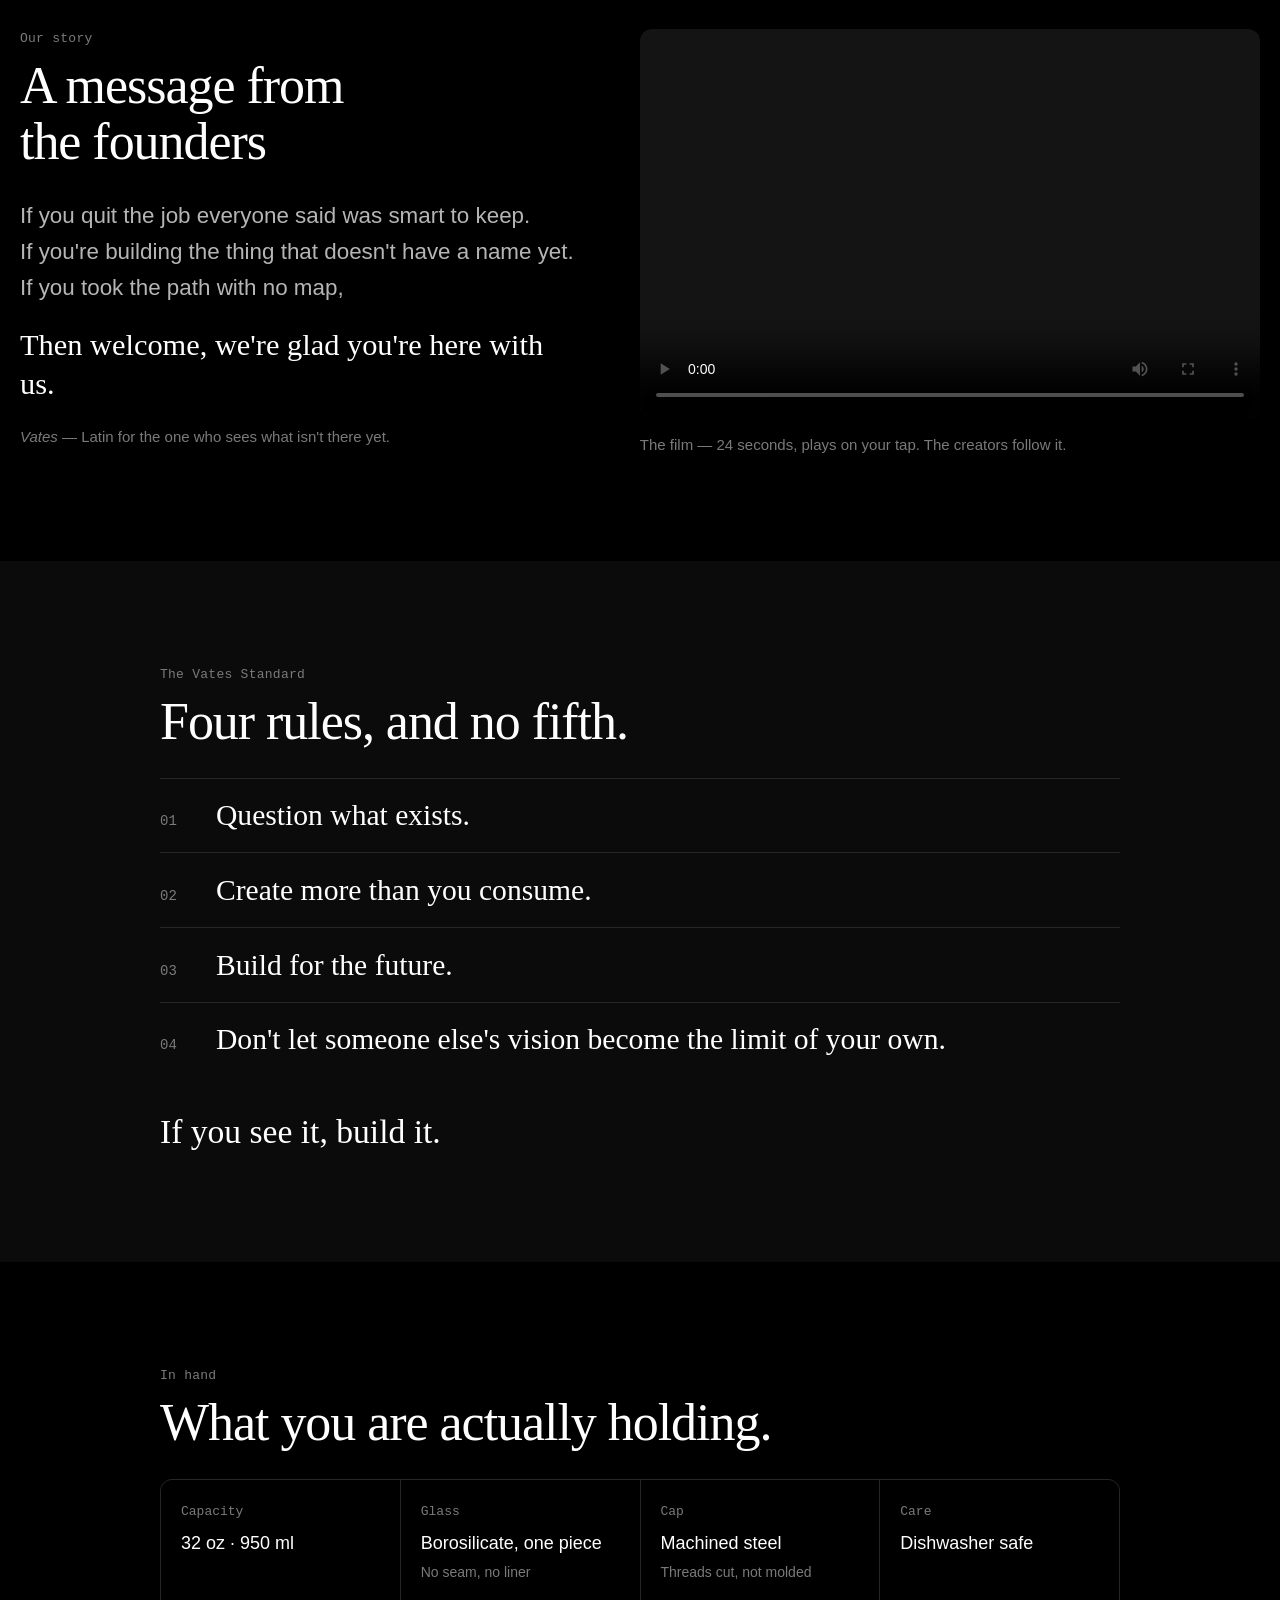
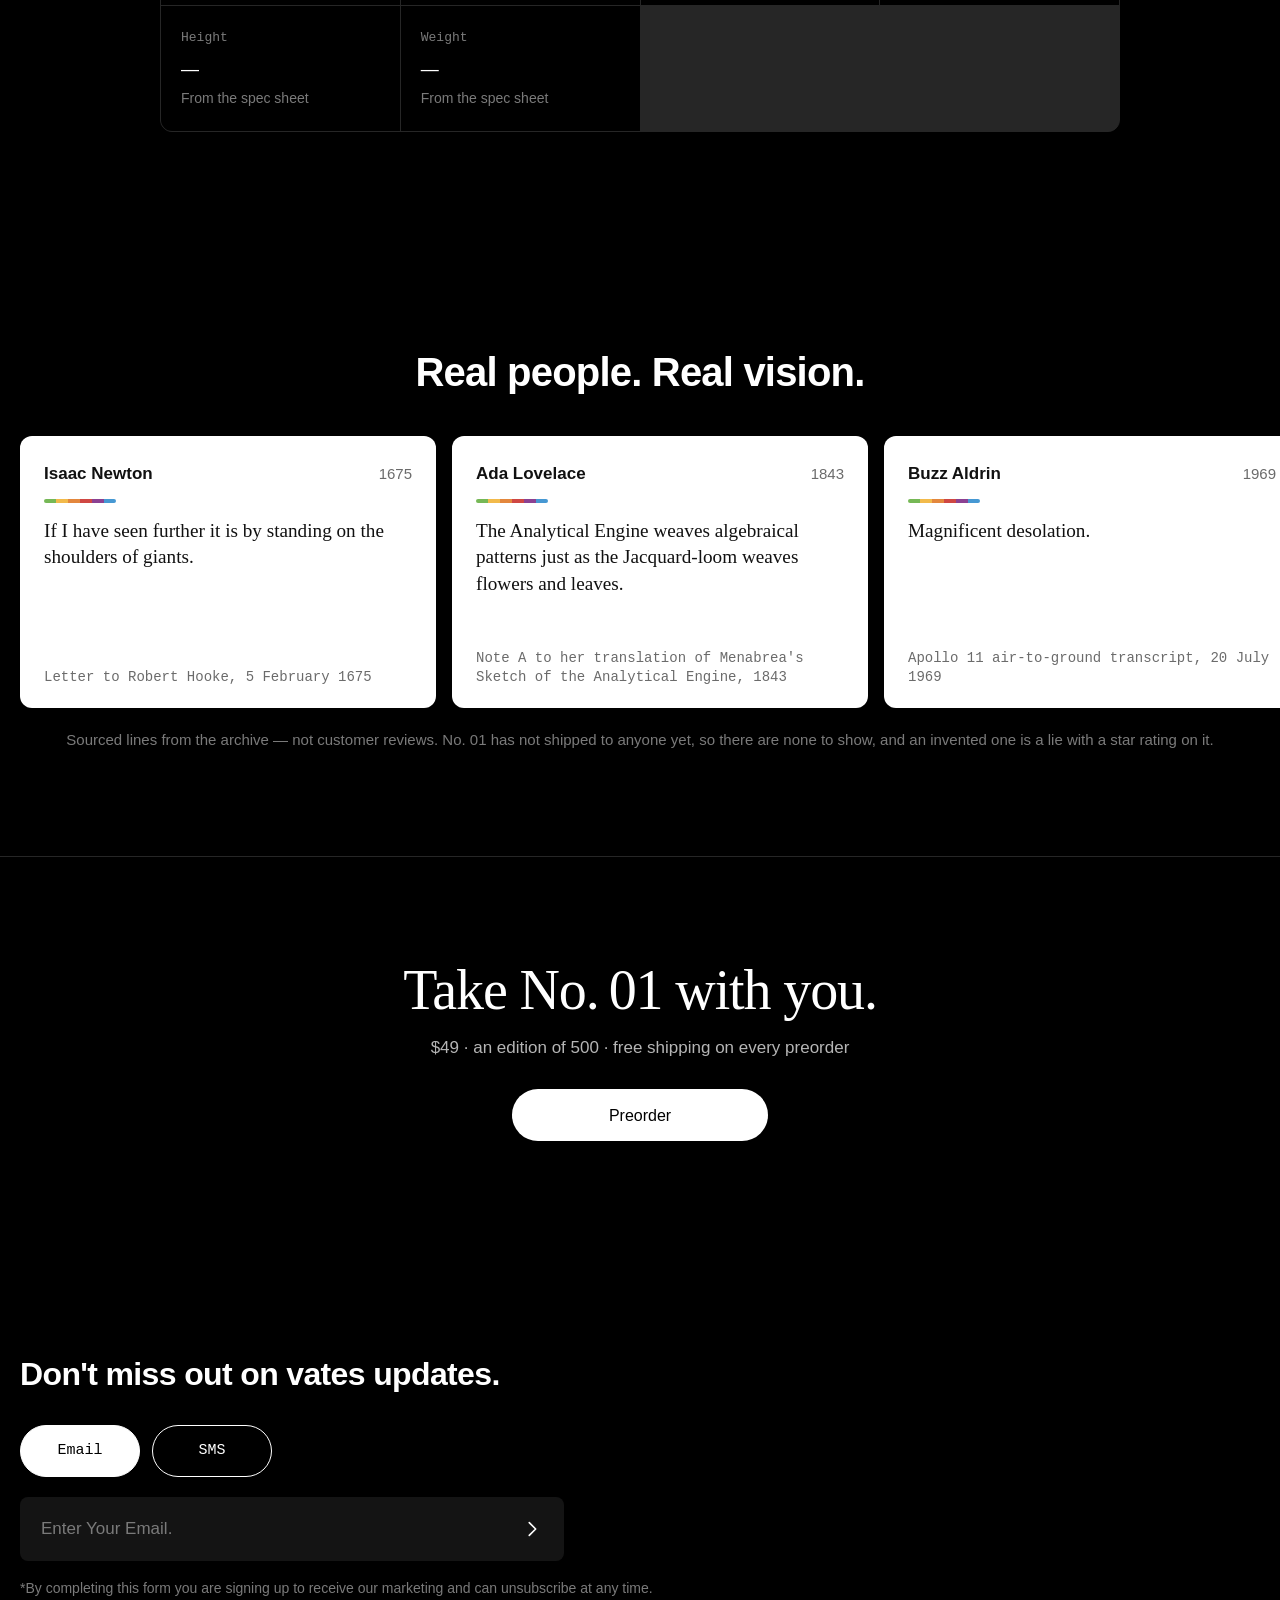
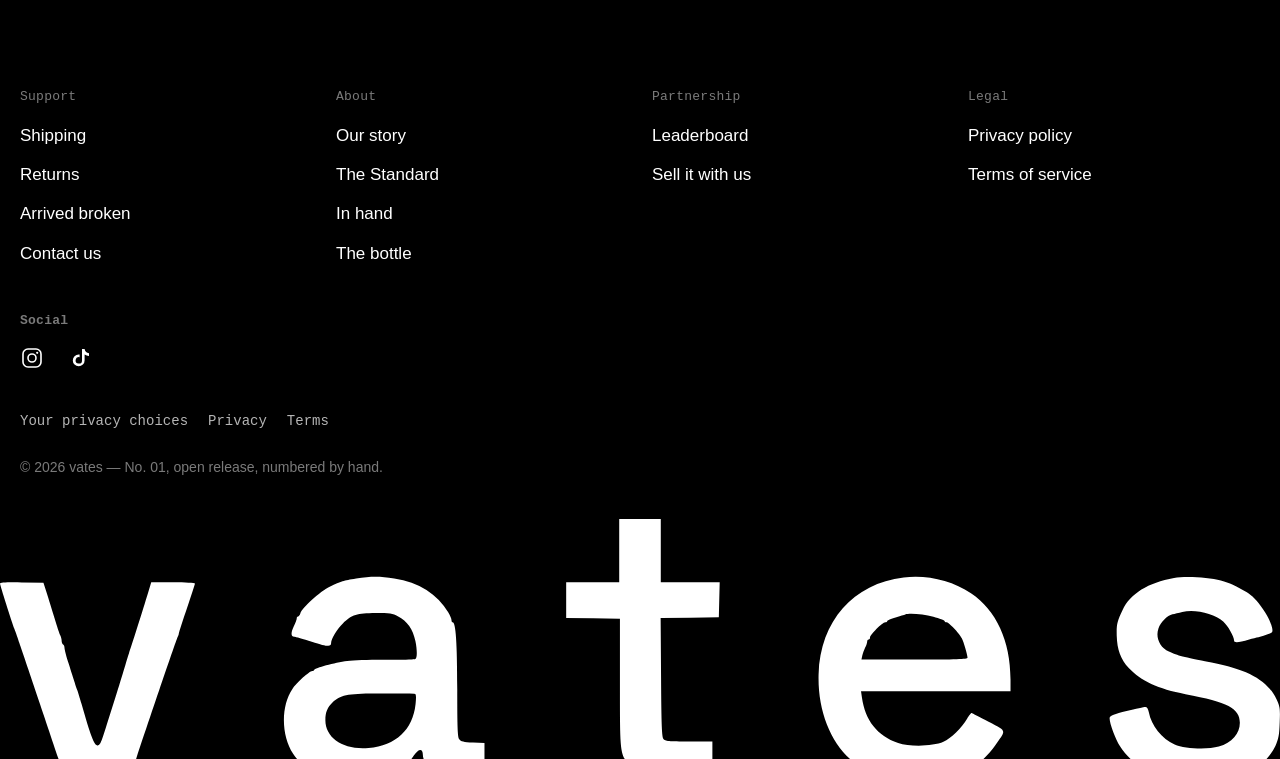
==== commit 8b6c334f: "Open No. 01 for preorder at $49, and gate the site with the offer The site now sells No. 01 as a pre" ====
--- a/index.html
+++ b/index.html
@@ -5,7 +5,7 @@
 <meta name="viewport" content="width=device-width, initial-scale=1">
 
 <title>No. 01 — a one-piece glass water bottle | vates</title>
-<meta name="description" content="No. 01 by vates. One piece of borosilicate glass, a machined steel cap, 32 ounces. $49, free shipping, 30-day returns. For the creators of the world.">
+<meta name="description" content="No. 01 by vates. One piece of borosilicate glass, a machined steel cap, 32 ounces. $49, free shipping on every preorder, 30-day returns. For the creators of the world.">
 <meta name="color-scheme" content="dark">
 <meta name="theme-color" content="#000000">
 
@@ -20,14 +20,14 @@
 <meta property="og:site_name" content="vates">
 <meta property="og:url" content="https://loom-one-lime.vercel.app/">
 <meta property="og:title" content="No. 01 — a one-piece glass water bottle">
-<meta property="og:description" content="One piece of borosilicate glass, a machined steel cap, 32 ounces. $49, free shipping, 30-day returns.">
+<meta property="og:description" content="One piece of borosilicate glass, a machined steel cap, 32 ounces. $49, free shipping on every preorder, 30-day returns.">
 <meta property="og:image" content="https://loom-one-lime.vercel.app/assets/img/og.jpg">
 <meta property="og:image:width" content="1200">
 <meta property="og:image:height" content="630">
 <meta property="og:image:alt" content="Two No. 01 bottles, one clear and one smoke grey, on a workbench.">
 <meta name="twitter:card" content="summary_large_image">
 <meta name="twitter:title" content="No. 01 — a one-piece glass water bottle">
-<meta name="twitter:description" content="One piece of borosilicate glass, a machined steel cap, 32 ounces. $49, free shipping, 30-day returns.">
+<meta name="twitter:description" content="One piece of borosilicate glass, a machined steel cap, 32 ounces. $49, free shipping on every preorder, 30-day returns.">
 <meta name="twitter:image" content="https://loom-one-lime.vercel.app/assets/img/og.jpg">
 
 <link rel="icon" href="assets/brand/vates-mark.svg" type="image/svg+xml">
@@ -65,7 +65,7 @@
     "url": "https://loom-one-lime.vercel.app/",
     "price": "49.00",
     "priceCurrency": "USD",
-    "availability": "https://schema.org/InStock",
+    "availability": "https://schema.org/PreOrder",
     "itemCondition": "https://schema.org/NewCondition",
     "shippingDetails": {
       "@type": "OfferShippingDetails",
@@ -98,7 +98,7 @@
   </button>
 
   <div class="announce__viewport" id="announce" aria-live="off">
-    <p class="announce__item is-current"><a href="shipping.html">Free shipping on every order.</a></p>
+    <p class="announce__item is-current"><a href="shipping.html">Preorder now &mdash; shipping is on us.</a></p>
     <p class="announce__item"><a href="shipping.html#returns">30-day returns, for any reason or none.</a></p>
     <p class="announce__item"><a href="#product-no-01">An edition of 500 — numbered by hand.</a></p>
   </div>
@@ -214,12 +214,12 @@
 
         <li class="card" id="product-no-01" data-collection="best bottles">
           <div class="card__tile card__tile--stage">
-            <p class="card__badge">In stock</p>
+            <p class="card__badge">Preorder</p>
             <img class="card__img" src="assets/img/no-01-thumb.webp" width="345" height="1222"
                  alt="The No. 01 bottle in smoke grey: faceted glass in an irregular
                       cracked-ice pattern, tapering to a machined steel cap, with
                       “For the creators of the world” embossed around the base.">
-            <button type="button" class="card__add" data-purchase aria-label="Add No. 01 in smoke to your cart">+</button>
+            <button type="button" class="card__add" data-purchase aria-label="Preorder No. 01 in smoke">+</button>
           </div>
           <p class="card__tier"><span class="card__dot card__dot--smoke" aria-hidden="true"></span> Smoke</p>
           <h3 class="card__name">No.&thinsp;01</h3>
@@ -512,9 +512,9 @@
 <section class="cta" id="cta">
   <div class="container">
     <h2 class="cta__tag">Take No.&thinsp;01 with you.</h2>
-    <p class="cta__sub">$49 · an edition of 500 · free shipping, 30-day returns</p>
+    <p class="cta__sub">$49 · an edition of 500 · free shipping on every preorder</p>
     <p class="cta__row">
-      <button type="button" class="btn btn--primary" data-purchase>Purchase</button>
+      <button type="button" class="btn btn--primary" data-purchase>Preorder</button>
     </p>
   </div>
 </section>
@@ -704,7 +704,63 @@
     </div>
     <button type="button" class="btn btn--primary btn--block" id="checkout" disabled>Checkout</button>
     <p class="drawer__notice" id="drawer-notice" role="status" hidden></p>
-    <p class="drawer__fineprint">Demonstration storefront. No payment is processed.</p>
+    <p class="drawer__fineprint">A preorder &mdash; free shipping, ships at the drop.
+      Demonstration storefront: no payment is processed.</p>
+  </div>
+</aside>
+
+<!-- ── The preorder gate ─────────────────────────────────────
+     The first thing the site says, and it says it once: No. 01 is
+     open for preorder, and the free shipping is a term of the
+     preorder rather than a standing offer. Every claim in here is
+     made again on the shipping and terms pages — a gate that
+     promises something the rest of the site does not is a refund
+     request with a countdown on it.
+
+     It shares the backdrop, the focus trap and the Escape key with
+     the menu and the drawer; app.js only ever has one of the three
+     open, and Preorder hands straight over to the drawer. -->
+<aside class="gate" id="preorder-gate" role="dialog" aria-modal="true"
+       aria-labelledby="gate-title" aria-describedby="gate-sub" tabindex="-1" hidden>
+  <span class="gate__bands" aria-hidden="true"></span>
+
+  <button type="button" class="gate__close" id="gate-close" aria-label="Close">
+    <svg viewBox="0 0 24 24" width="20" height="20" aria-hidden="true" fill="none"
+         stroke="currentColor" stroke-width="1.6" stroke-linecap="round">
+      <path d="M6 6l12 12M18 6L6 18"/>
+    </svg>
+  </button>
+
+  <div class="gate__inner">
+    <!-- Decorative here: the bottle is described in full on the tile
+         this sits over, so a second alt text is noise to a screen
+         reader. -->
+    <div class="gate__stage" aria-hidden="true">
+      <img src="assets/img/no-01-thumb.webp" width="345" height="1222" alt=""
+           loading="lazy" decoding="async">
+    </div>
+
+    <div class="gate__copy">
+      <p class="label">Preorder &middot; an edition of 500</p>
+      <h2 class="gate__title" id="gate-title">Free shipping ends at the drop.</h2>
+      <p class="gate__sub" id="gate-sub">Preorder No.&thinsp;01 now and the
+        shipping is on us. When the drop opens to everyone, it goes back on
+        the invoice.</p>
+
+      <p class="gate__price">
+        <span class="gate__amount">$49</span>
+        <span class="gate__meta">32&nbsp;oz &middot; one-piece borosilicate glass</span>
+      </p>
+
+      <button type="button" class="btn btn--primary btn--block gate__go" data-purchase>
+        Preorder &mdash; $49
+      </button>
+      <button type="button" class="gate__dismiss" id="gate-dismiss">Not right now</button>
+
+      <p class="gate__fine">Free shipping applies to preorders only. Ships when
+        the edition is ready, 30-day returns either way &mdash;
+        <a href="shipping.html">the details</a>.</p>
+    </div>
   </div>
 </aside>
 
--- a/assets/css/styles.css
+++ b/assets/css/styles.css
@@ -1142,6 +1142,133 @@
 }
 .drawer__fineprint { margin-top: 0.9rem; color: var(--ink-3); font-size: 0.8125rem; }
 
+/* ── The preorder gate ─────────────────────────────────────
+   The site's one interruption, so it is built like the drawer and
+   not like an advert: the same black ground, the same six bands
+   along the edge the eye lands on first, the same focus trap and the
+   same Escape key. On a phone it is a sheet off the bottom edge —
+   that is where the thumb is, and a centred box on a small screen
+   puts its close button somewhere the hand has to travel to. From
+   40rem it becomes a centred dialog and the bottle gets its own lit
+   stage beside the copy. ------------------------------------- */
+
+.gate {
+  position: fixed;
+  z-index: 130;
+  left: 0;
+  right: 0;
+  bottom: 0;
+  max-height: 92vh;
+  max-height: 92dvh;
+  display: flex;
+  flex-direction: column;
+  overflow: hidden;
+  background: var(--ground);
+  border-top: 1px solid var(--line);
+  border-radius: var(--radius-md) var(--radius-md) 0 0;
+  box-shadow: 0 -24px 60px rgba(0, 0, 0, 0.6);
+  transform: translateY(100%);
+  transition: transform 0.34s cubic-bezier(0.22, 0.61, 0.36, 1);
+}
+.gate.is-open { transform: none; }
+
+/* Focus lands here when it opens — the panel is announced, and no
+   control is pre-armed for an Enter the visitor did not mean. The
+   dialog is its own visible boundary, so it draws no ring of its
+   own; every control inside it still does. */
+.gate:focus { outline: none; }
+
+/* The drawer wears the bands down its opening edge; this wears them
+   across its own. */
+.gate__bands { flex: none; height: 3px; background: var(--bands); }
+
+.gate__close {
+  position: absolute;
+  top: 0.65rem;
+  right: 0.65rem;
+  z-index: 2;
+  width: 2.5rem;
+  height: 2.5rem;
+  display: grid;
+  place-items: center;
+  color: var(--ink-3);
+  border-radius: var(--radius-pill);
+}
+.gate__close:hover { color: var(--ink); }
+
+/* min-height:0 so the scroll happens here and not by pushing the
+   sheet off the bottom of the screen. */
+.gate__inner {
+  flex: 1 1 auto;
+  min-height: 0;
+  overflow-y: auto;
+  display: grid;
+}
+
+/* The bottle is a smoke-grey cut-out and disappears on flat black —
+   the same lit stage the product tiles get. Off on a phone, where the
+   sheet is all copy and one button. */
+.gate__stage {
+  display: none;
+  position: relative;
+  background: radial-gradient(62% 58% at 50% 54%, #4d4d4d 0%, #232323 60%, #131313 100%);
+}
+.gate__stage img {
+  position: absolute;
+  inset: 0;
+  width: 100%;
+  height: 100%;
+  padding: 1.75rem 1.25rem;
+  object-fit: contain;
+  filter: drop-shadow(0 18px 26px rgba(0, 0, 0, 0.55));
+}
+
+.gate__copy {
+  padding: clamp(1.5rem, 5vw, 2.5rem);
+  padding-bottom: calc(clamp(1.5rem, 5vw, 2.5rem) + env(safe-area-inset-bottom));
+}
+
+.gate__title {
+  margin-top: 0.7rem;
+  font-family: var(--font-display);
+  font-weight: 400;
+  font-size: clamp(1.7rem, 6vw, 2.4rem);
+  line-height: 1.08;
+  letter-spacing: -0.01em;
+  text-wrap: balance;
+}
+
+.gate__sub { margin-top: 0.85rem; color: var(--ink-2); line-height: 1.55; }
+
+.gate__price {
+  display: flex;
+  align-items: baseline;
+  flex-wrap: wrap;
+  gap: 0.7rem;
+  margin-top: 1.35rem;
+  padding-top: 1.2rem;
+  border-top: 1px solid var(--line);
+}
+.gate__amount { font-size: 2rem; line-height: 1; font-variant-numeric: tabular-nums; }
+.gate__meta { color: var(--ink-3); font-size: 0.9375rem; }
+
+.gate__go { margin-top: 1.2rem; }
+
+.gate__dismiss {
+  display: block;
+  width: 100%;
+  margin-top: 0.85rem;
+  padding: 0.35rem 0;
+  color: var(--ink-3);
+  font-size: 0.9375rem;
+  text-decoration: underline;
+  text-underline-offset: 3px;
+}
+.gate__dismiss:hover { color: var(--ink); }
+
+.gate__fine { margin-top: 1rem; color: var(--ink-3); font-size: 0.8125rem; line-height: 1.5; }
+.gate__fine a { color: var(--ink-2); }
+
 /* ── The plain pages ───────────────────────────────────────
    Shipping, privacy, terms, the leaderboard, thanks, 404. They wear
    the shop's masthead and footer with a single column between. --- */
@@ -1173,64 +1300,6 @@
 .prose li { margin-bottom: 0.5rem; }
 .prose a { color: var(--ink); }
 .prose__updated { font-family: var(--font-mono); font-size: 0.8125rem; color: var(--ink-3); }
-
-/* ── The FAQ ───────────────────────────────────────────────
-   The one plain page that is not a wall of prose: a shop this shape
-   answers questions in an accordion, so each one is a <details> the
-   browser opens on its own. No script — the disclosure is native, so
-   it works with app.js absent, which is how every plain page loads.
-   The questions carry their own ids so a link can point at one; the
-   page script opens whichever id is in the URL. They run unheaded, in
-   one list — there are few enough that grouping them cost more than it
-   bought. ---------------------------------------------------------- */
-
-.faq { margin-top: 2.5rem; border-top: 1px solid var(--line); }
-
-.faq__item { border-bottom: 1px solid var(--line); }
-
-.faq__q {
-  display: flex;
-  align-items: baseline;
-  gap: 1rem;
-  padding: 1.15rem 0;
-  cursor: pointer;
-  color: var(--ink);
-  font-size: 1.0625rem;
-  line-height: 1.4;
-  list-style: none;
-}
-.faq__q::-webkit-details-marker { display: none; }
-.faq__q:hover { color: var(--ink-2); }
-.faq__q:focus-visible { outline: 2px solid var(--ink); outline-offset: 3px; }
-
-/* The +/− sits at the end of the row, the way the product tiles put
-   their round + in the corner. Two gradient strokes crossed; opening
-   collapses the upright one to nothing and leaves the minus. Reduced
-   motion gets the same two states without the collapse being drawn. */
-.faq__q::after {
-  content: "";
-  margin-left: auto;
-  flex: none;
-  width: 0.75rem;
-  height: 0.75rem;
-  align-self: center;
-  background:
-    linear-gradient(currentColor, currentColor) center / 100% 1px no-repeat,
-    linear-gradient(currentColor, currentColor) center / 1px 100% no-repeat;
-  transition: background-size 0.2s ease;
-}
-.faq__item[open] > .faq__q::after { background-size: 100% 1px, 1px 0; }
-
-.faq__a { padding: 0 0 1.35rem; color: var(--ink-2); max-width: 40rem; }
-.faq__a p { margin-bottom: 0.75rem; }
-.faq__a p:last-child { margin-bottom: 0; }
-.faq__a ul { margin: 0 0 0.75rem; padding-left: 1.1rem; list-style: disc; }
-.faq__a li { margin-bottom: 0.35rem; }
-.faq__a a { color: var(--ink); }
-
-@media (prefers-reduced-motion: reduce) {
-  .faq__q::after { transition: none; }
-}
 
 /* ── The leaderboard ───────────────────────────────────────── */
 
@@ -1267,6 +1336,29 @@
   .cards { grid-template-columns: repeat(3, minmax(0, 1fr)); gap: 2.5rem 1.25rem; }
   .site-footer__cols { grid-template-columns: repeat(4, minmax(0, 1fr)); }
   .signup__row { max-width: 34rem; }
+
+  /* Off the bottom edge and into the middle of the screen, with the
+     bottle beside the copy. */
+  .gate {
+    left: 50%;
+    right: auto;
+    bottom: auto;
+    top: 50%;
+    width: min(44rem, calc(100vw - 3rem));
+    max-height: calc(100vh - 3rem);
+    max-height: calc(100dvh - 3rem);
+    border: 1px solid var(--line);
+    border-radius: var(--radius-md);
+    box-shadow: 0 32px 80px rgba(0, 0, 0, 0.7);
+    opacity: 0;
+    transform: translate(-50%, -46%) scale(0.985);
+    transition: opacity 0.3s ease,
+                transform 0.34s cubic-bezier(0.22, 0.61, 0.36, 1);
+  }
+  .gate.is-open { opacity: 1; transform: translate(-50%, -50%) scale(1); }
+
+  .gate__inner { grid-template-columns: 15.5rem 1fr; }
+  .gate__stage { display: block; }
 }
 
 @media (min-width: 60rem) {
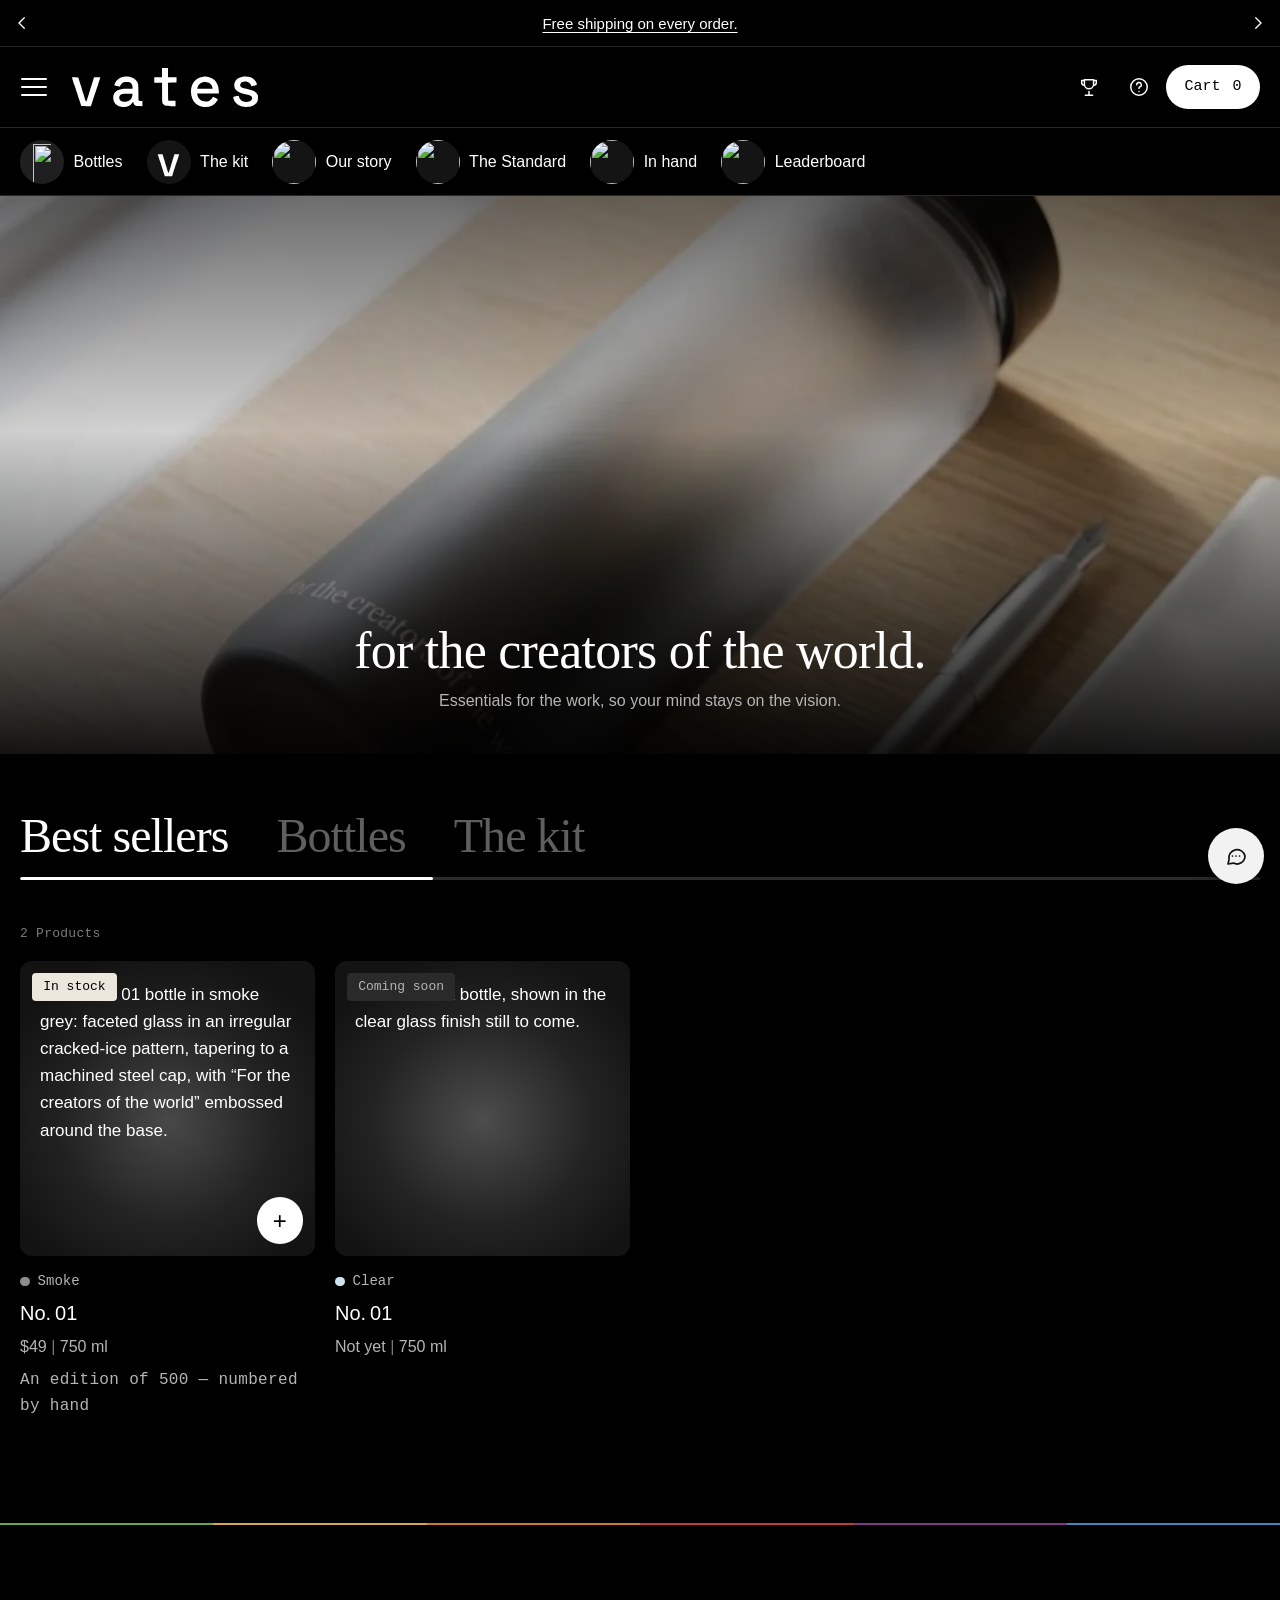
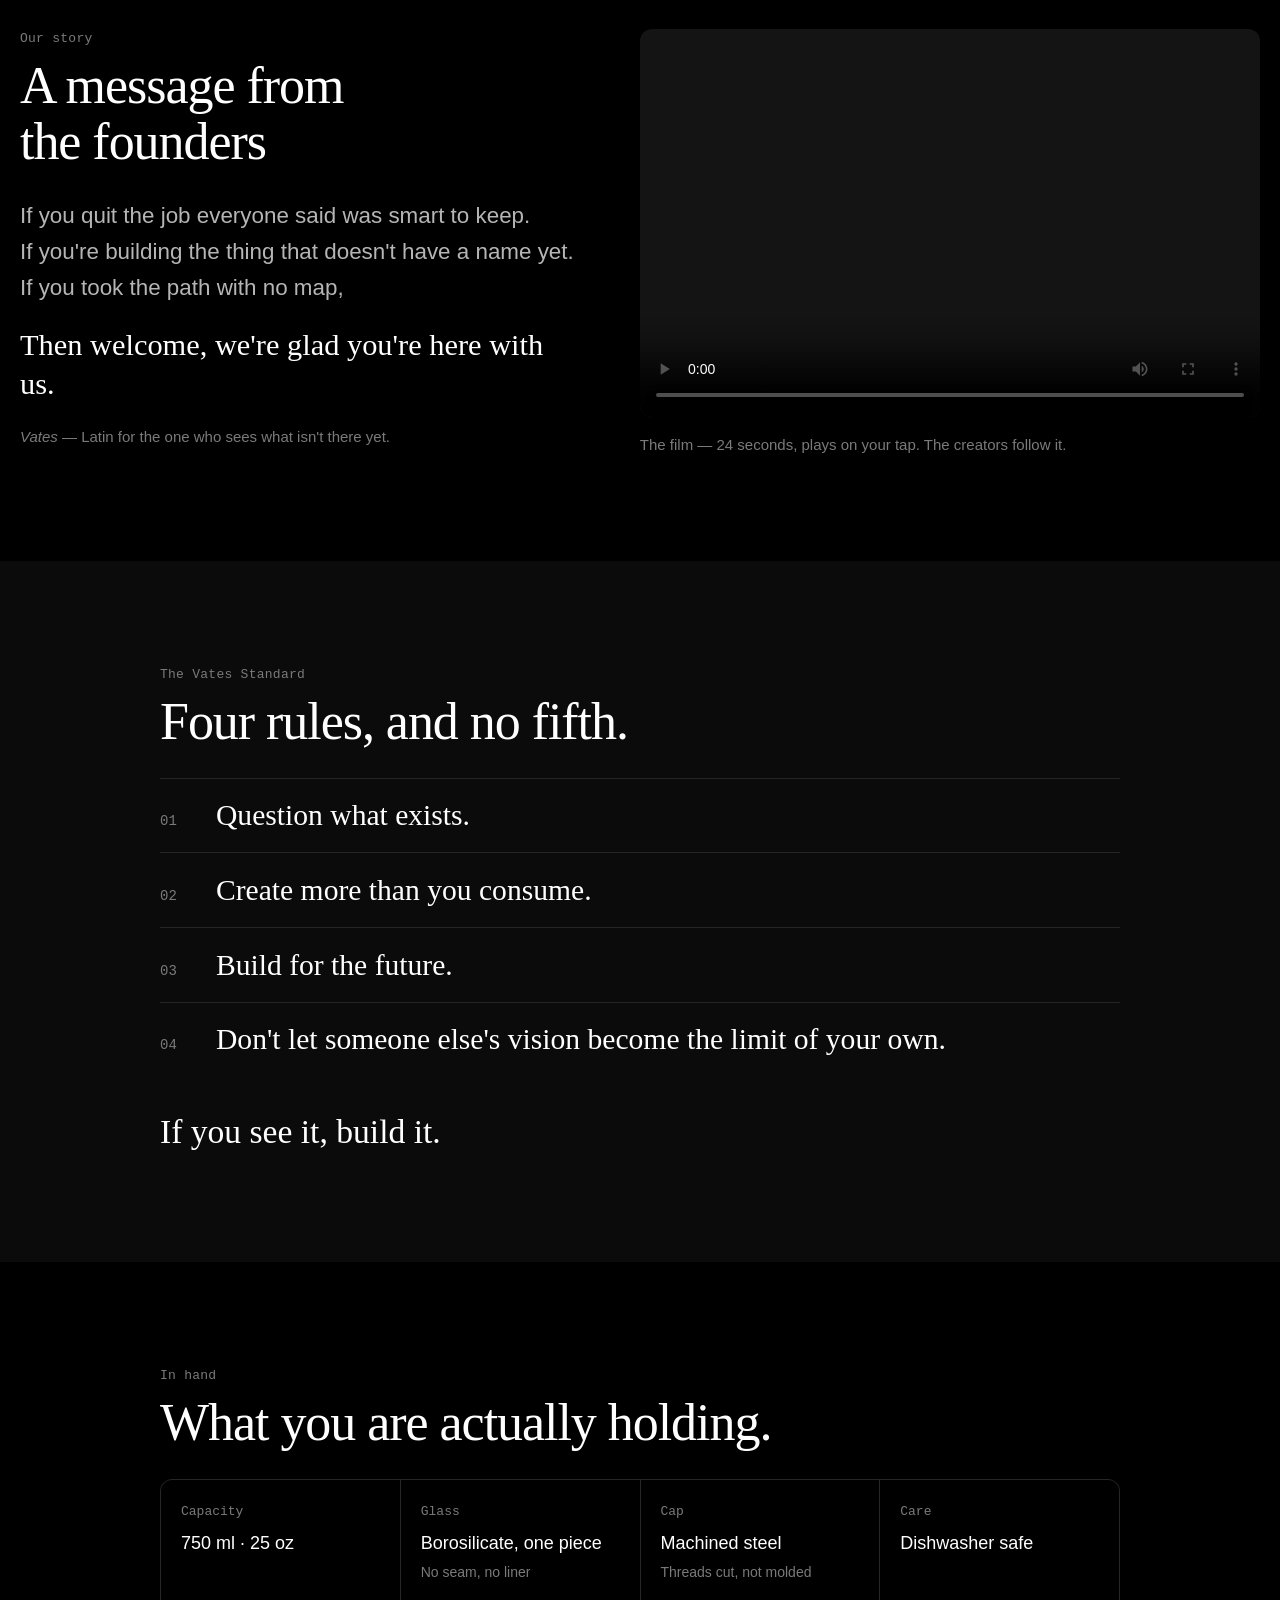
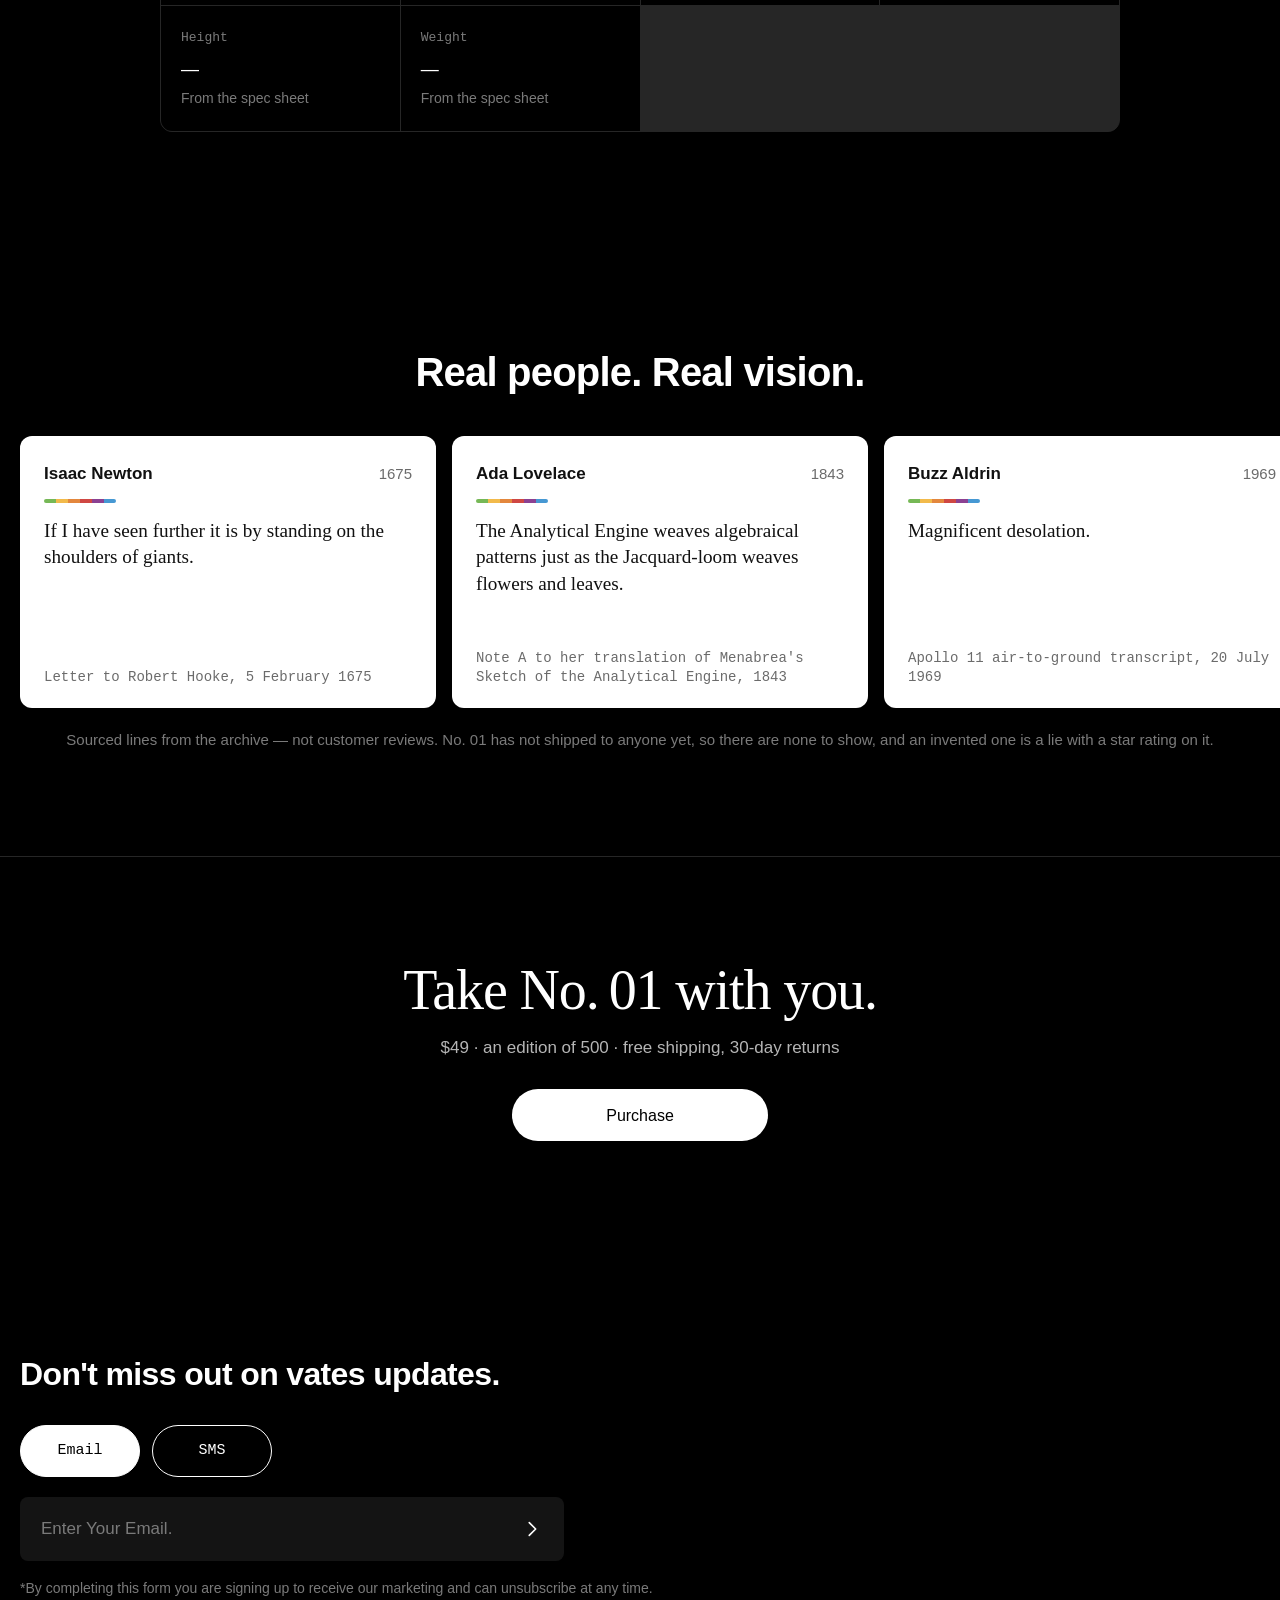
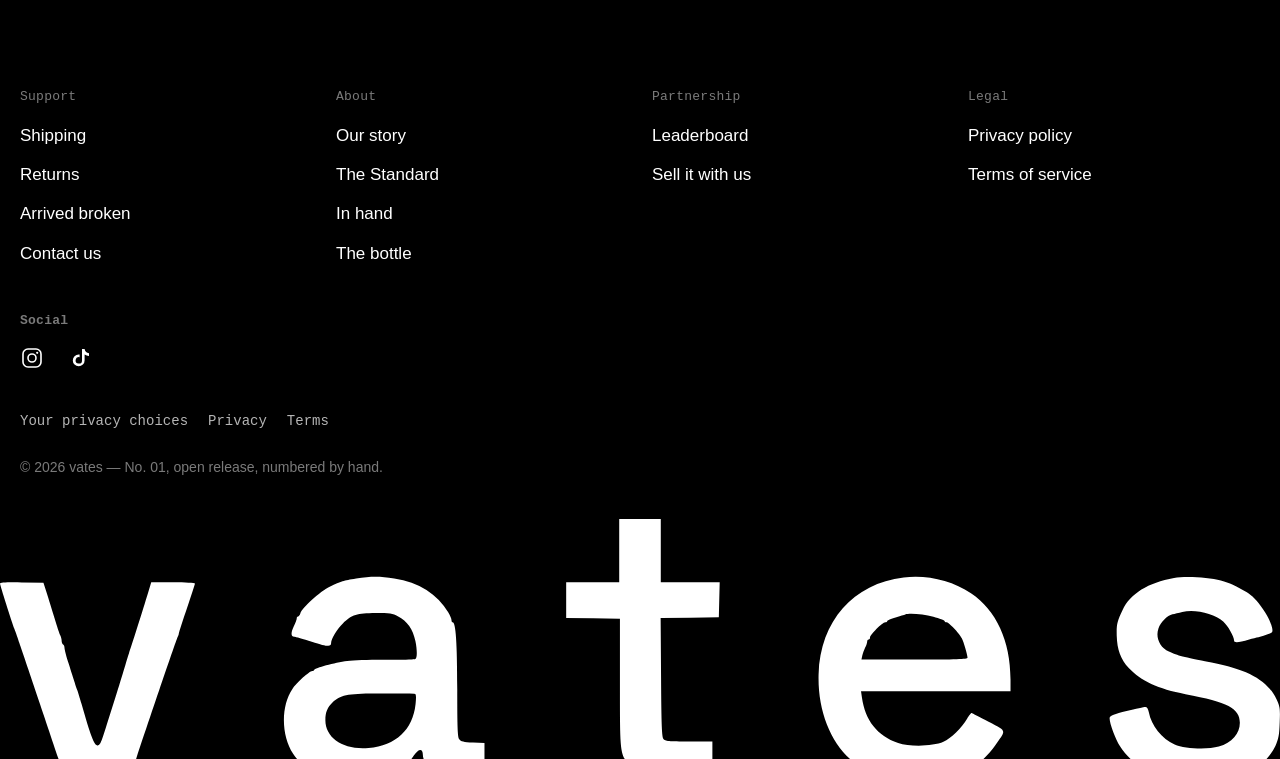
==== commit 06c527d8: "Correct the static site's price and capacity to match the store This repo's site and vates.store wer" ====
--- a/index.html
+++ b/index.html
@@ -5,7 +5,7 @@
 <meta name="viewport" content="width=device-width, initial-scale=1">
 
 <title>No. 01 — a one-piece glass water bottle | vates</title>
-<meta name="description" content="No. 01 by vates. One piece of borosilicate glass, a machined steel cap, 32 ounces. $49, free shipping on every preorder, 30-day returns. For the creators of the world.">
+<meta name="description" content="No. 01 by vates. One piece of borosilicate glass, a machined steel cap, 750 ml. $49, free shipping, 30-day returns. For the creators of the world.">
 <meta name="color-scheme" content="dark">
 <meta name="theme-color" content="#000000">
 
@@ -20,14 +20,14 @@
 <meta property="og:site_name" content="vates">
 <meta property="og:url" content="https://loom-one-lime.vercel.app/">
 <meta property="og:title" content="No. 01 — a one-piece glass water bottle">
-<meta property="og:description" content="One piece of borosilicate glass, a machined steel cap, 32 ounces. $49, free shipping on every preorder, 30-day returns.">
+<meta property="og:description" content="One piece of borosilicate glass, a machined steel cap, 750 ml. $49, free shipping, 30-day returns.">
 <meta property="og:image" content="https://loom-one-lime.vercel.app/assets/img/og.jpg">
 <meta property="og:image:width" content="1200">
 <meta property="og:image:height" content="630">
 <meta property="og:image:alt" content="Two No. 01 bottles, one clear and one smoke grey, on a workbench.">
 <meta name="twitter:card" content="summary_large_image">
 <meta name="twitter:title" content="No. 01 — a one-piece glass water bottle">
-<meta name="twitter:description" content="One piece of borosilicate glass, a machined steel cap, 32 ounces. $49, free shipping on every preorder, 30-day returns.">
+<meta name="twitter:description" content="One piece of borosilicate glass, a machined steel cap, 750 ml. $49, free shipping, 30-day returns.">
 <meta name="twitter:image" content="https://loom-one-lime.vercel.app/assets/img/og.jpg">
 
 <link rel="icon" href="assets/brand/vates-mark.svg" type="image/svg+xml">
@@ -56,7 +56,7 @@
   "@type": "Product",
   "name": "No. 01",
   "sku": "VATES-NO01",
-  "description": "A one-piece borosilicate glass water bottle with a machined steel cap. 32 ounces.",
+  "description": "A one-piece borosilicate glass water bottle with a machined steel cap. 750 ml.",
   "image": "https://loom-one-lime.vercel.app/assets/img/no-01.jpg",
   "brand": { "@type": "Brand", "name": "vates" },
   "material": "Borosilicate glass",
@@ -65,7 +65,7 @@
     "url": "https://loom-one-lime.vercel.app/",
     "price": "49.00",
     "priceCurrency": "USD",
-    "availability": "https://schema.org/PreOrder",
+    "availability": "https://schema.org/InStock",
     "itemCondition": "https://schema.org/NewCondition",
     "shippingDetails": {
       "@type": "OfferShippingDetails",
@@ -98,7 +98,7 @@
   </button>
 
   <div class="announce__viewport" id="announce" aria-live="off">
-    <p class="announce__item is-current"><a href="shipping.html">Preorder now &mdash; shipping is on us.</a></p>
+    <p class="announce__item is-current"><a href="shipping.html">Free shipping on every order.</a></p>
     <p class="announce__item"><a href="shipping.html#returns">30-day returns, for any reason or none.</a></p>
     <p class="announce__item"><a href="#product-no-01">An edition of 500 — numbered by hand.</a></p>
   </div>
@@ -214,16 +214,16 @@
 
         <li class="card" id="product-no-01" data-collection="best bottles">
           <div class="card__tile card__tile--stage">
-            <p class="card__badge">Preorder</p>
+            <p class="card__badge">In stock</p>
             <img class="card__img" src="assets/img/no-01-thumb.webp" width="345" height="1222"
                  alt="The No. 01 bottle in smoke grey: faceted glass in an irregular
                       cracked-ice pattern, tapering to a machined steel cap, with
                       “For the creators of the world” embossed around the base.">
-            <button type="button" class="card__add" data-purchase aria-label="Preorder No. 01 in smoke">+</button>
+            <button type="button" class="card__add" data-purchase aria-label="Add No. 01 in smoke to your cart">+</button>
           </div>
           <p class="card__tier"><span class="card__dot card__dot--smoke" aria-hidden="true"></span> Smoke</p>
           <h3 class="card__name">No.&thinsp;01</h3>
-          <p class="card__price">$49 <span>|</span> 32 oz</p>
+          <p class="card__price">$49 <span>|</span> 750 ml</p>
           <!-- Reads window.VATES.product.edition in config.js. With no number
                set, this line stands as written — true as long as the run is
                actually capped at editionTotal. Set edition.number once real
@@ -244,7 +244,7 @@
           </div>
           <p class="card__tier"><span class="card__dot card__dot--clear" aria-hidden="true"></span> Clear</p>
           <h3 class="card__name">No.&thinsp;01</h3>
-          <p class="card__price">Not yet <span>|</span> 32 oz</p>
+          <p class="card__price">Not yet <span>|</span> 750 ml</p>
         </li>
 
         <!-- The kit: what is in every box. No photographs of these exist
@@ -441,7 +441,7 @@
         <h2 class="band__title">What you are actually holding.</h2>
       </div>
       <dl class="specs__grid">
-        <div class="specs__cell"><dt>Capacity</dt><dd>32 oz · 950 ml</dd></div>
+        <div class="specs__cell"><dt>Capacity</dt><dd>750 ml · 25 oz</dd></div>
         <div class="specs__cell"><dt>Glass</dt><dd>Borosilicate, one piece<small>No seam, no liner</small></dd></div>
         <div class="specs__cell"><dt>Cap</dt><dd>Machined steel<small>Threads cut, not molded</small></dd></div>
         <div class="specs__cell"><dt>Care</dt><dd>Dishwasher safe</dd></div>
@@ -512,9 +512,9 @@
 <section class="cta" id="cta">
   <div class="container">
     <h2 class="cta__tag">Take No.&thinsp;01 with you.</h2>
-    <p class="cta__sub">$49 · an edition of 500 · free shipping on every preorder</p>
+    <p class="cta__sub">$49 · an edition of 500 · free shipping, 30-day returns</p>
     <p class="cta__row">
-      <button type="button" class="btn btn--primary" data-purchase>Preorder</button>
+      <button type="button" class="btn btn--primary" data-purchase>Purchase</button>
     </p>
   </div>
 </section>
@@ -704,63 +704,7 @@
     </div>
     <button type="button" class="btn btn--primary btn--block" id="checkout" disabled>Checkout</button>
     <p class="drawer__notice" id="drawer-notice" role="status" hidden></p>
-    <p class="drawer__fineprint">A preorder &mdash; free shipping, ships at the drop.
-      Demonstration storefront: no payment is processed.</p>
-  </div>
-</aside>
-
-<!-- ── The preorder gate ─────────────────────────────────────
-     The first thing the site says, and it says it once: No. 01 is
-     open for preorder, and the free shipping is a term of the
-     preorder rather than a standing offer. Every claim in here is
-     made again on the shipping and terms pages — a gate that
-     promises something the rest of the site does not is a refund
-     request with a countdown on it.
-
-     It shares the backdrop, the focus trap and the Escape key with
-     the menu and the drawer; app.js only ever has one of the three
-     open, and Preorder hands straight over to the drawer. -->
-<aside class="gate" id="preorder-gate" role="dialog" aria-modal="true"
-       aria-labelledby="gate-title" aria-describedby="gate-sub" tabindex="-1" hidden>
-  <span class="gate__bands" aria-hidden="true"></span>
-
-  <button type="button" class="gate__close" id="gate-close" aria-label="Close">
-    <svg viewBox="0 0 24 24" width="20" height="20" aria-hidden="true" fill="none"
-         stroke="currentColor" stroke-width="1.6" stroke-linecap="round">
-      <path d="M6 6l12 12M18 6L6 18"/>
-    </svg>
-  </button>
-
-  <div class="gate__inner">
-    <!-- Decorative here: the bottle is described in full on the tile
-         this sits over, so a second alt text is noise to a screen
-         reader. -->
-    <div class="gate__stage" aria-hidden="true">
-      <img src="assets/img/no-01-thumb.webp" width="345" height="1222" alt=""
-           loading="lazy" decoding="async">
-    </div>
-
-    <div class="gate__copy">
-      <p class="label">Preorder &middot; an edition of 500</p>
-      <h2 class="gate__title" id="gate-title">Free shipping ends at the drop.</h2>
-      <p class="gate__sub" id="gate-sub">Preorder No.&thinsp;01 now and the
-        shipping is on us. When the drop opens to everyone, it goes back on
-        the invoice.</p>
-
-      <p class="gate__price">
-        <span class="gate__amount">$49</span>
-        <span class="gate__meta">32&nbsp;oz &middot; one-piece borosilicate glass</span>
-      </p>
-
-      <button type="button" class="btn btn--primary btn--block gate__go" data-purchase>
-        Preorder &mdash; $49
-      </button>
-      <button type="button" class="gate__dismiss" id="gate-dismiss">Not right now</button>
-
-      <p class="gate__fine">Free shipping applies to preorders only. Ships when
-        the edition is ready, 30-day returns either way &mdash;
-        <a href="shipping.html">the details</a>.</p>
-    </div>
+    <p class="drawer__fineprint">Demonstration storefront. No payment is processed.</p>
   </div>
 </aside>
 
